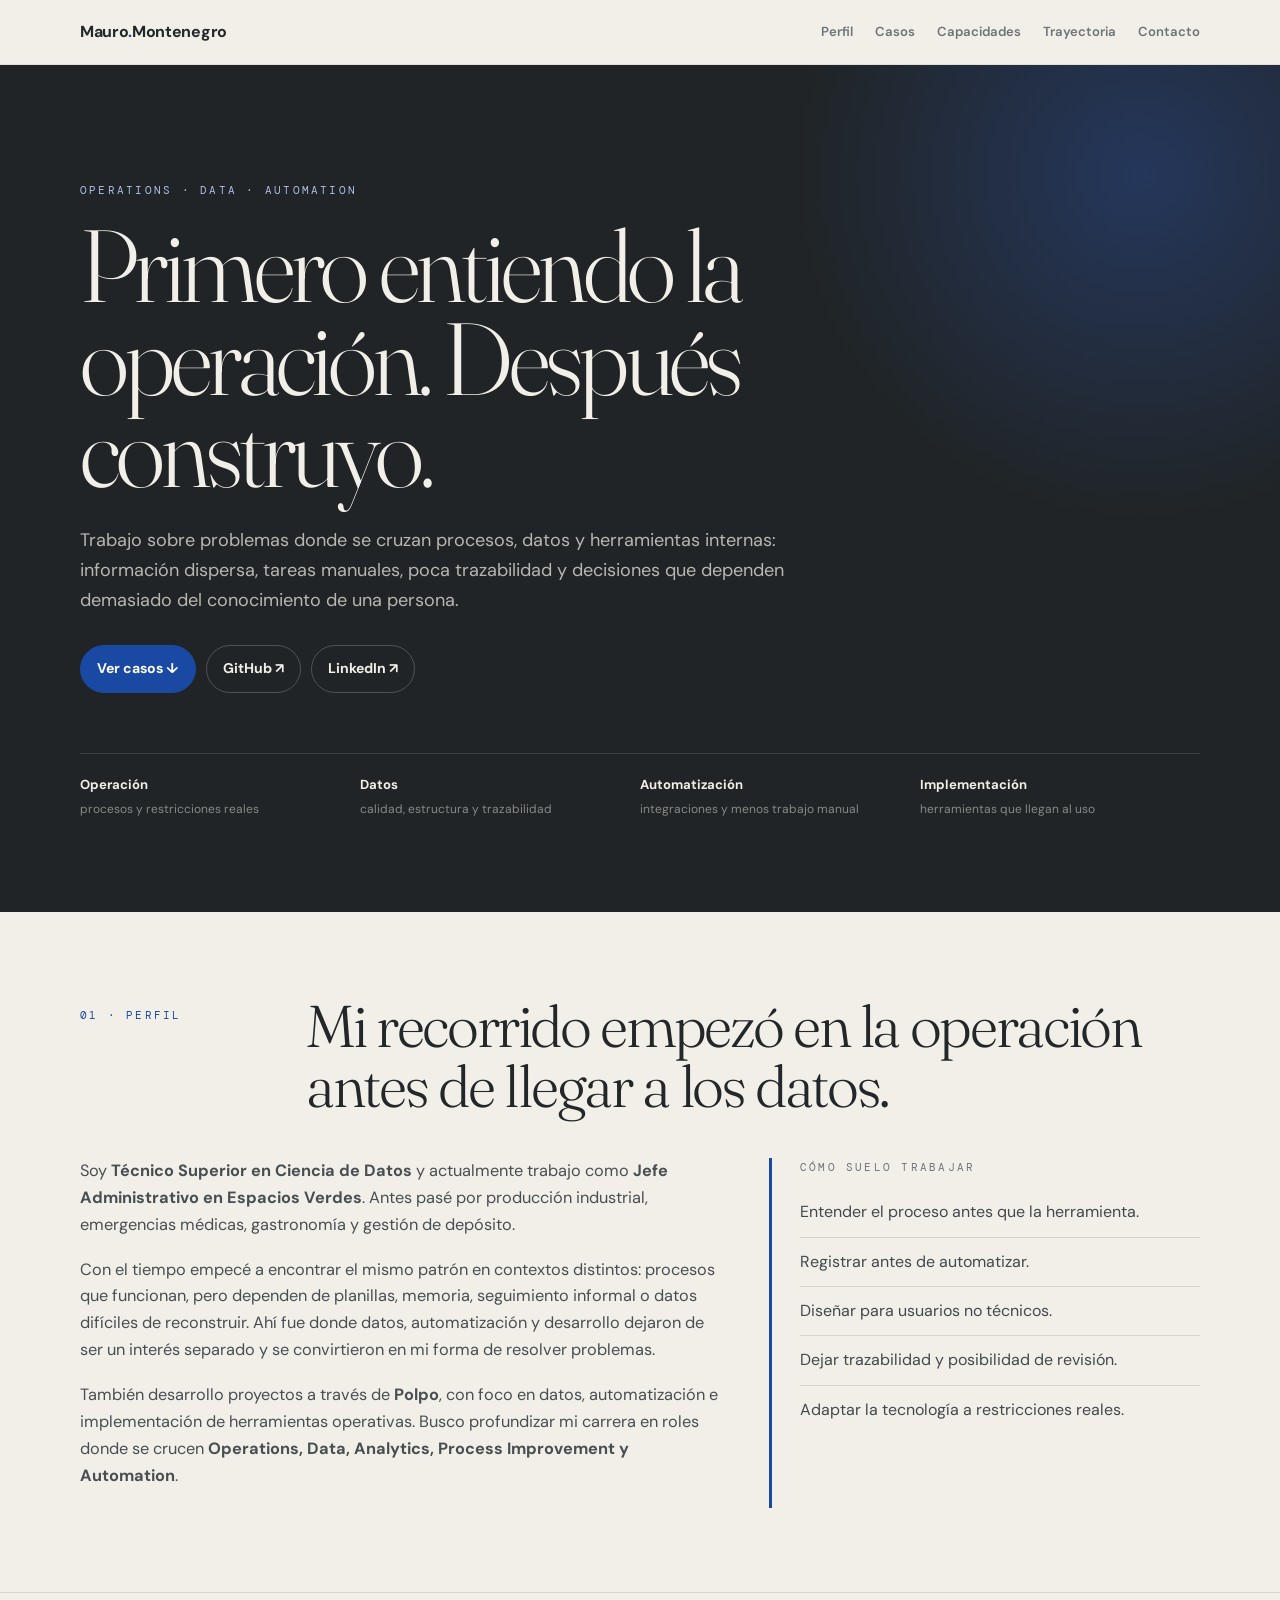
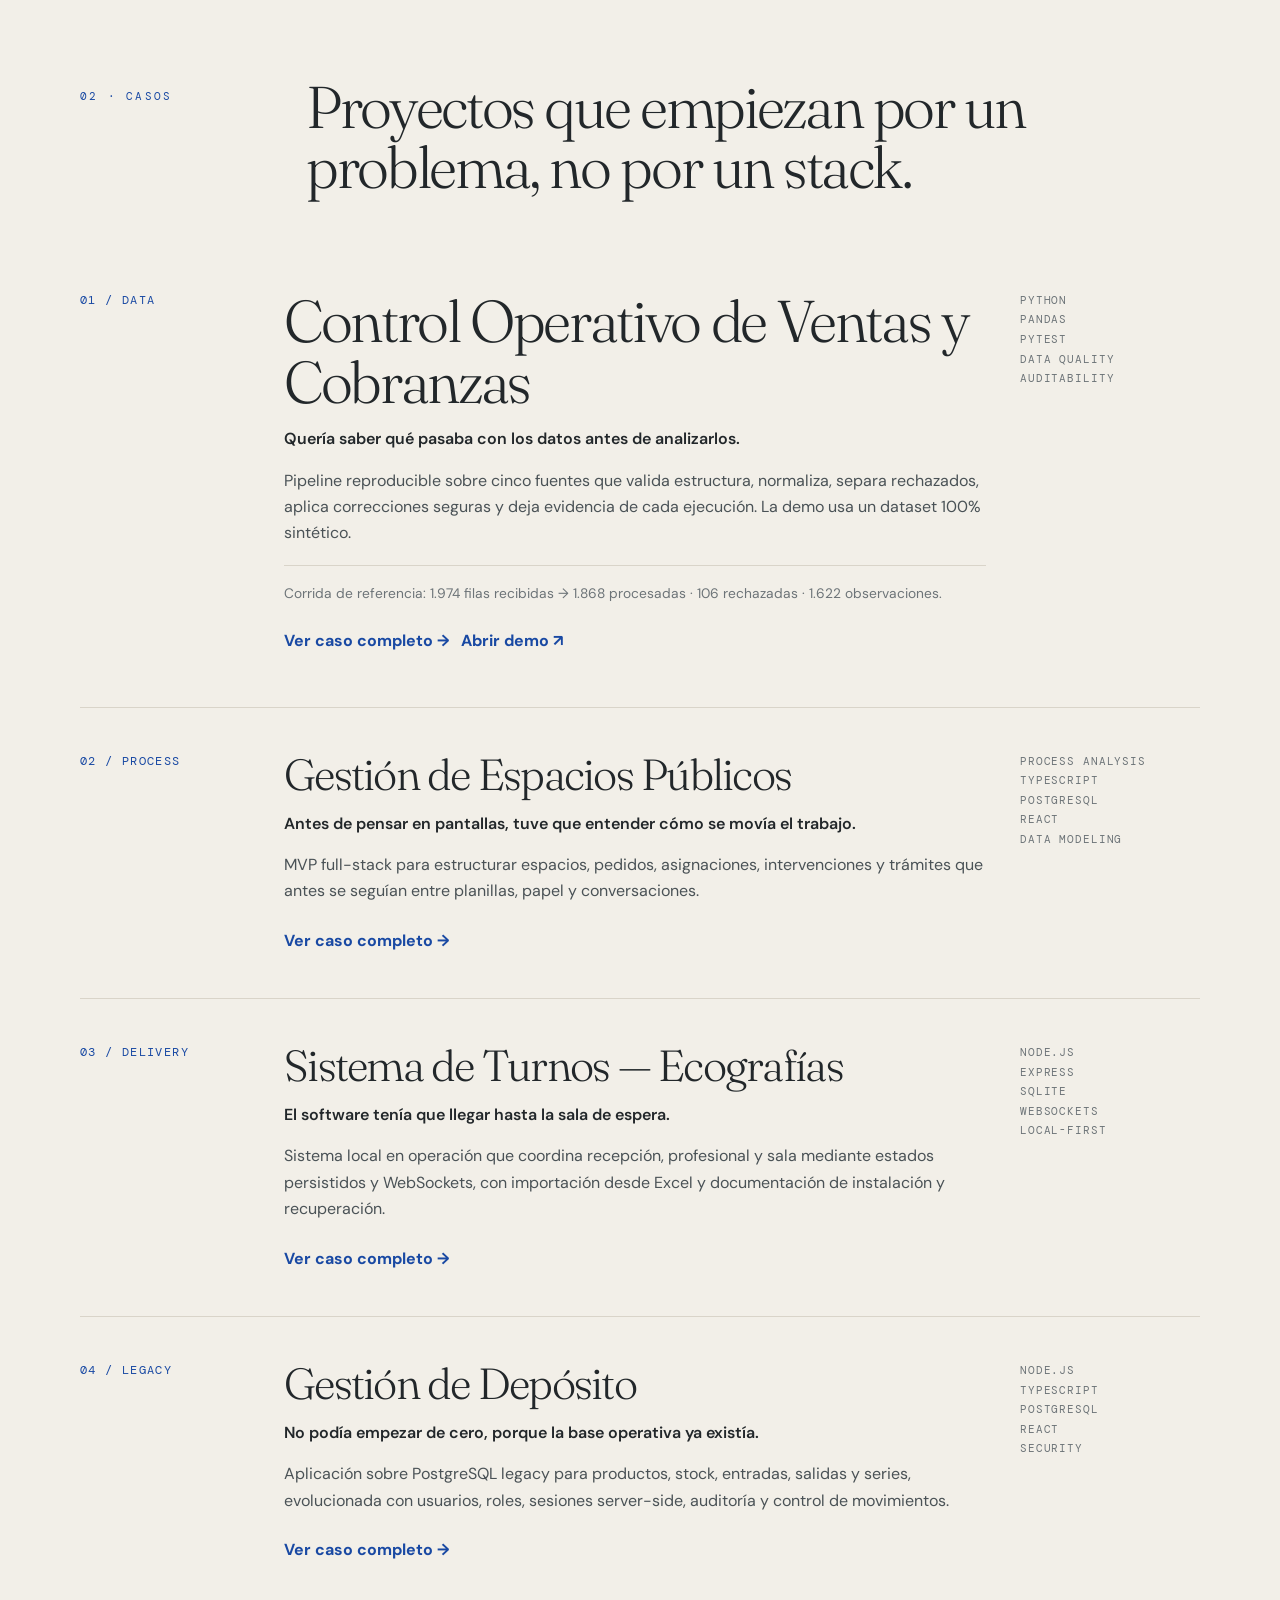
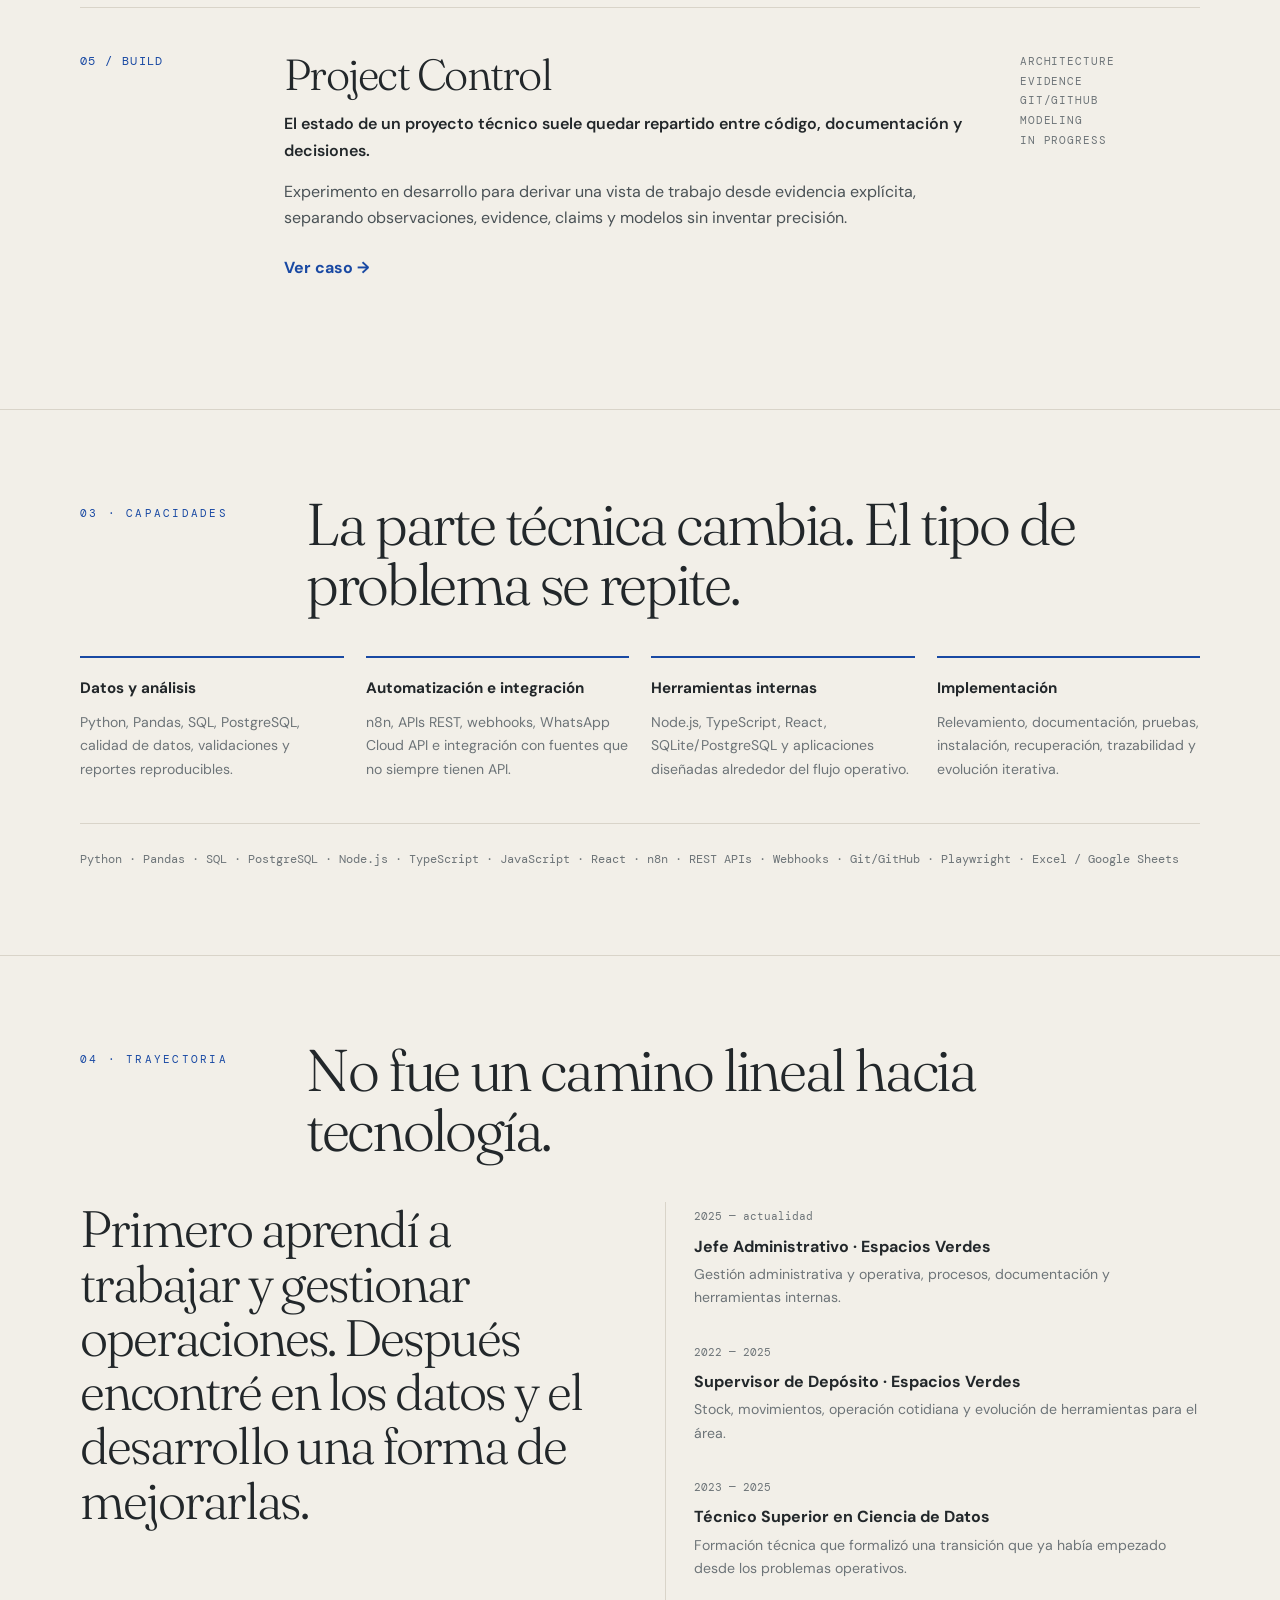
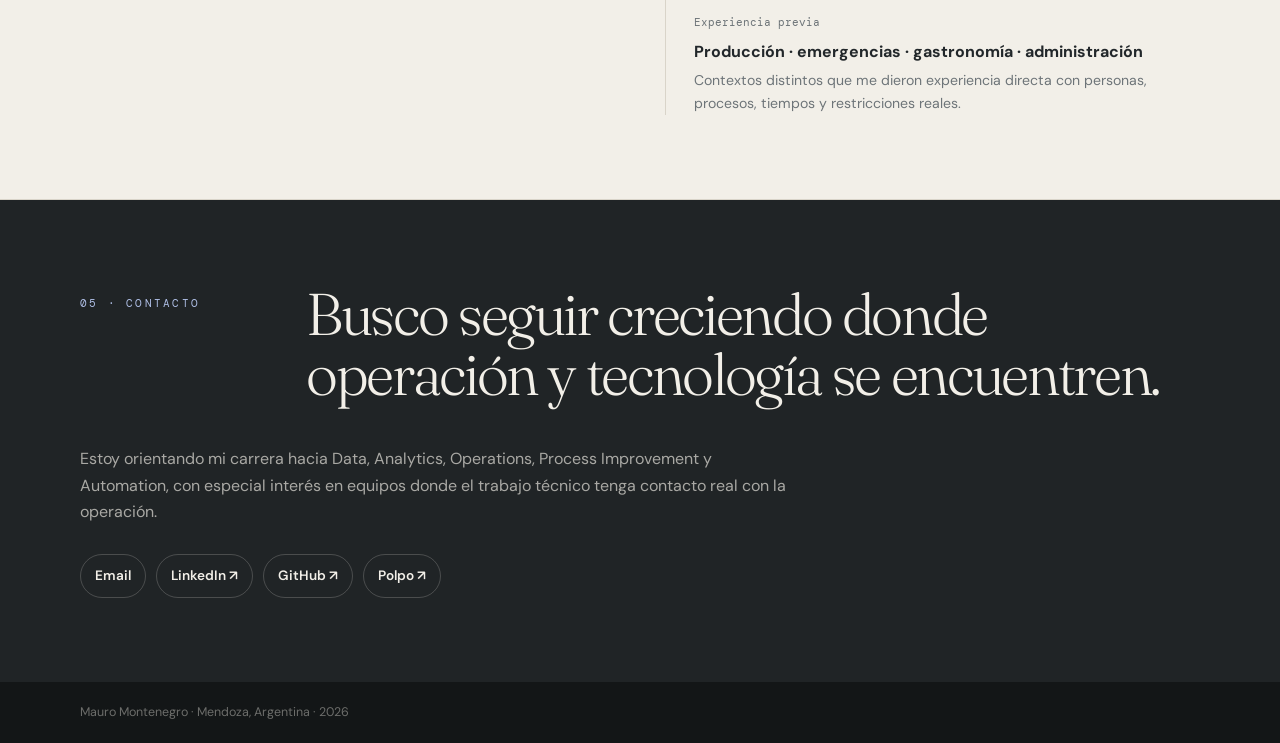
==== index.html @ 7356fea2 "redesign: align portfolio home with editorial case direction" ====
<!doctype html>
<html lang="es">
<head>
  <meta charset="utf-8">
  <meta name="viewport" content="width=device-width,initial-scale=1">
  <meta name="description" content="Portfolio de Mauro Montenegro: operaciones, datos, automatización y mejora de procesos.">
  <title>Mauro Montenegro — Operations & Data</title>
  <link rel="preconnect" href="https://fonts.googleapis.com">
  <link rel="preconnect" href="https://fonts.gstatic.com" crossorigin>
  <link href="https://fonts.googleapis.com/css2?family=DM+Mono:wght@400;500&family=DM+Sans:wght@400;500;600;700&family=Fraunces:opsz,wght@9..144,300;9..144,400&display=swap" rel="stylesheet">
  <style>
    :root{--ivory:#f2efe8;--paper:#f8f6f1;--graphite:#202426;--ink:#22272a;--muted:#6d7478;--line:#d9d4c9;--cobalt:#1949a3;--cobalt2:#2f62d6;--max:1120px}
    *{box-sizing:border-box}html{scroll-behavior:smooth}body{margin:0;background:var(--ivory);color:var(--ink);font-family:"DM Sans",system-ui,sans-serif;line-height:1.65}a{color:inherit}.wrap{width:min(var(--max),calc(100% - 48px));margin:auto}
    nav{position:sticky;top:0;z-index:30;background:rgba(242,239,232,.9);backdrop-filter:blur(14px);border-bottom:1px solid rgba(32,36,38,.08)}.nav{height:64px;display:flex;align-items:center;justify-content:space-between;gap:20px}.brand{text-decoration:none;font-weight:700;letter-spacing:-.02em}.brand span{color:var(--cobalt)}.links{display:flex;gap:22px}.links a{text-decoration:none;font-size:.82rem;font-weight:600;color:var(--muted)}
    .hero{position:relative;overflow:hidden;background:var(--graphite);color:var(--ivory);padding:116px 0 90px}.hero:after{content:"";position:absolute;width:720px;height:720px;border-radius:50%;background:radial-gradient(circle,rgba(47,98,214,.3),rgba(47,98,214,0) 68%);right:-220px;top:-250px}.hero .wrap{position:relative;z-index:1}.eyebrow,.kicker,.tiny{font-family:"DM Mono",monospace;text-transform:uppercase;letter-spacing:.2em;font-size:.7rem}.eyebrow{color:#aebee5}.hero h1,.section-title,.case-title,.bigline{font-family:"Fraunces",Georgia,serif;font-weight:300;letter-spacing:-.04em}.hero h1{font-size:clamp(3.3rem,8vw,7rem);line-height:.9;max-width:1000px;margin:20px 0 30px}.hero .lead{max-width:760px;color:rgba(242,239,232,.72);font-size:1.13rem}.actions{display:flex;gap:10px;flex-wrap:wrap;margin-top:30px}.btn{display:inline-flex;align-items:center;gap:8px;border-radius:999px;padding:11px 16px;text-decoration:none;font-size:.88rem;font-weight:700;border:1px solid rgba(242,239,232,.22)}.btn.primary{background:var(--cobalt);border-color:var(--cobalt);color:#fff}.hero-foot{display:grid;grid-template-columns:repeat(4,1fr);gap:0;margin-top:60px;border-top:1px solid rgba(242,239,232,.13)}.hero-foot div{padding:20px 24px 0 0}.hero-foot b{display:block;font-size:.82rem}.hero-foot span{font-size:.75rem;color:rgba(242,239,232,.5)}
    section{padding:84px 0;border-bottom:1px solid var(--line)}.section-head{display:grid;grid-template-columns:180px 1fr;gap:46px;margin-bottom:42px}.kicker{color:var(--cobalt);padding-top:10px}.section-title{font-size:clamp(2.2rem,4.6vw,4.4rem);line-height:1.02;margin:0;max-width:850px}.intro{max-width:780px;color:#474f53;font-size:1.02rem}.intro p{margin:0 0 18px}.profile-grid{display:grid;grid-template-columns:1.2fr .8fr;gap:42px}.principles{border-left:3px solid var(--cobalt);padding-left:28px}.principles .tiny{color:var(--muted);margin-bottom:12px}.principles ul{list-style:none;padding:0;margin:0}.principles li{padding:11px 0;border-bottom:1px solid var(--line);color:#42494d}.principles li:last-child{border-bottom:0}
    .cases{display:grid;gap:0}.case{display:grid;grid-template-columns:170px 1fr 180px;gap:34px;padding:44px 0;border-top:1px solid var(--line);align-items:start}.case:first-child{border-top:0}.case-number{font-family:"DM Mono",monospace;font-size:.72rem;color:var(--cobalt);letter-spacing:.12em}.case-title{font-size:clamp(2rem,3.4vw,3.3rem);line-height:1.03;margin:0 0 14px}.case p{margin:0 0 15px;color:#4a5256;max-width:720px}.case .problem{color:var(--ink);font-weight:600}.case-meta{font-family:"DM Mono",monospace;font-size:.68rem;color:var(--muted);text-transform:uppercase;letter-spacing:.08em;line-height:1.8}.case-link{display:inline-block;margin-top:8px;color:var(--cobalt);font-weight:700;text-decoration:none}.case-link:hover{text-decoration:underline}.case.featured{padding:52px 0}.case.featured .case-title{font-size:clamp(2.4rem,4.6vw,4.5rem)}.case-note{margin-top:18px;padding:16px 0;border-top:1px solid var(--line);font-size:.86rem;color:var(--muted)}
    .capabilities{display:grid;grid-template-columns:repeat(4,1fr);gap:22px}.capability{padding-top:18px;border-top:2px solid var(--cobalt)}.capability h3{margin:0 0 10px;font-size:.95rem}.capability p{margin:0;color:var(--muted);font-size:.88rem}.stackline{margin-top:42px;padding-top:24px;border-top:1px solid var(--line);font-family:"DM Mono",monospace;color:var(--muted);font-size:.73rem;line-height:2}
    .journey{display:grid;grid-template-columns:1fr 1fr;gap:50px}.bigline{font-size:clamp(2rem,4vw,3.8rem);line-height:1.06;margin:0}.timeline{border-left:1px solid var(--line);padding-left:28px}.job{padding:0 0 28px}.job:last-child{padding-bottom:0}.job time{font-family:"DM Mono",monospace;font-size:.7rem;color:var(--muted)}.job h3{margin:5px 0 3px;font-size:1rem}.job p{margin:0;color:var(--muted);font-size:.88rem}
    .contact{background:var(--graphite);color:var(--ivory);border-bottom:0}.contact .kicker{color:#aebee5}.contact .section-title{max-width:900px}.contact p{max-width:720px;color:rgba(242,239,232,.65)}.contact-links{display:flex;gap:10px;flex-wrap:wrap;margin-top:28px}.contact-links a{padding:10px 14px;border:1px solid rgba(242,239,232,.2);border-radius:999px;text-decoration:none;font-weight:600;font-size:.85rem}
    footer{background:#131617;color:rgba(242,239,232,.4);padding:20px 0;font-size:.78rem}
    @media(max-width:850px){.links{display:none}.hero-foot{grid-template-columns:1fr 1fr}.section-head,.profile-grid,.journey{grid-template-columns:1fr;gap:20px}.case{grid-template-columns:70px 1fr}.case-meta{grid-column:2}.capabilities{grid-template-columns:1fr 1fr}}
    @media(max-width:540px){.wrap{width:calc(100% - 28px)}.hero{padding:92px 0 70px}.hero h1{font-size:clamp(3rem,15vw,4.8rem)}.hero-foot,.capabilities{grid-template-columns:1fr}.case{grid-template-columns:1fr;gap:10px}.case-meta{grid-column:auto}.case-number{margin-bottom:4px}section{padding:64px 0}}
  </style>
</head>
<body>
  <nav>
    <div class="wrap nav">
      <a class="brand" href="#inicio">Mauro<span>.</span>Montenegro</a>
      <div class="links"><a href="#perfil">Perfil</a><a href="#casos">Casos</a><a href="#capacidades">Capacidades</a><a href="#trayectoria">Trayectoria</a><a href="#contacto">Contacto</a></div>
    </div>
  </nav>

  <header class="hero" id="inicio">
    <div class="wrap">
      <div class="eyebrow">Operations · Data · Automation</div>
      <h1>Primero entiendo la operación. Después construyo.</h1>
      <p class="lead">Trabajo sobre problemas donde se cruzan procesos, datos y herramientas internas: información dispersa, tareas manuales, poca trazabilidad y decisiones que dependen demasiado del conocimiento de una persona.</p>
      <div class="actions">
        <a class="btn primary" href="#casos">Ver casos ↓</a>
        <a class="btn" href="https://github.com/mauro-montenegro-data" target="_blank" rel="noreferrer">GitHub ↗</a>
        <a class="btn" href="https://linkedin.com/in/mauro-montenegro-data" target="_blank" rel="noreferrer">LinkedIn ↗</a>
      </div>
      <div class="hero-foot">
        <div><b>Operación</b><span>procesos y restricciones reales</span></div>
        <div><b>Datos</b><span>calidad, estructura y trazabilidad</span></div>
        <div><b>Automatización</b><span>integraciones y menos trabajo manual</span></div>
        <div><b>Implementación</b><span>herramientas que llegan al uso</span></div>
      </div>
    </div>
  </header>

  <main>
    <section id="perfil">
      <div class="wrap">
        <div class="section-head"><div class="kicker">01 · Perfil</div><h2 class="section-title">Mi recorrido empezó en la operación antes de llegar a los datos.</h2></div>
        <div class="profile-grid">
          <div class="intro">
            <p>Soy <strong>Técnico Superior en Ciencia de Datos</strong> y actualmente trabajo como <strong>Jefe Administrativo en Espacios Verdes</strong>. Antes pasé por producción industrial, emergencias médicas, gastronomía y gestión de depósito.</p>
            <p>Con el tiempo empecé a encontrar el mismo patrón en contextos distintos: procesos que funcionan, pero dependen de planillas, memoria, seguimiento informal o datos difíciles de reconstruir. Ahí fue donde datos, automatización y desarrollo dejaron de ser un interés separado y se convirtieron en mi forma de resolver problemas.</p>
            <p>También desarrollo proyectos a través de <strong>Polpo</strong>, con foco en datos, automatización e implementación de herramientas operativas. Busco profundizar mi carrera en roles donde se crucen <strong>Operations, Data, Analytics, Process Improvement y Automation</strong>.</p>
          </div>
          <aside class="principles">
            <div class="tiny">Cómo suelo trabajar</div>
            <ul>
              <li>Entender el proceso antes que la herramienta.</li>
              <li>Registrar antes de automatizar.</li>
              <li>Diseñar para usuarios no técnicos.</li>
              <li>Dejar trazabilidad y posibilidad de revisión.</li>
              <li>Adaptar la tecnología a restricciones reales.</li>
            </ul>
          </aside>
        </div>
      </div>
    </section>

    <section id="casos">
      <div class="wrap">
        <div class="section-head"><div class="kicker">02 · Casos</div><h2 class="section-title">Proyectos que empiezan por un problema, no por un stack.</h2></div>
        <div class="cases">
          <article class="case featured">
            <div class="case-number">01 / DATA</div>
            <div>
              <h3 class="case-title">Control Operativo de Ventas y Cobranzas</h3>
              <p class="problem">Quería saber qué pasaba con los datos antes de analizarlos.</p>
              <p>Pipeline reproducible sobre cinco fuentes que valida estructura, normaliza, separa rechazados, aplica correcciones seguras y deja evidencia de cada ejecución. La demo usa un dataset 100% sintético.</p>
              <div class="case-note">Corrida de referencia: 1.974 filas recibidas → 1.868 procesadas · 106 rechazadas · 1.622 observaciones.</div>
              <a class="case-link" href="cases/ventas-cobranzas.html">Ver caso completo →</a>
              &nbsp;&nbsp;<a class="case-link" href="https://polpo-control-demo.vercel.app/" target="_blank" rel="noreferrer">Abrir demo ↗</a>
            </div>
            <div class="case-meta">Python<br>Pandas<br>Pytest<br>Data quality<br>Auditability</div>
          </article>

          <article class="case">
            <div class="case-number">02 / PROCESS</div>
            <div>
              <h3 class="case-title">Gestión de Espacios Públicos</h3>
              <p class="problem">Antes de pensar en pantallas, tuve que entender cómo se movía el trabajo.</p>
              <p>MVP full-stack para estructurar espacios, pedidos, asignaciones, intervenciones y trámites que antes se seguían entre planillas, papel y conversaciones.</p>
              <a class="case-link" href="cases/espacios-publicos.html">Ver caso completo →</a>
            </div>
            <div class="case-meta">Process analysis<br>TypeScript<br>PostgreSQL<br>React<br>Data modeling</div>
          </article>

          <article class="case">
            <div class="case-number">03 / DELIVERY</div>
            <div>
              <h3 class="case-title">Sistema de Turnos — Ecografías</h3>
              <p class="problem">El software tenía que llegar hasta la sala de espera.</p>
              <p>Sistema local en operación que coordina recepción, profesional y sala mediante estados persistidos y WebSockets, con importación desde Excel y documentación de instalación y recuperación.</p>
              <a class="case-link" href="cases/ecografias-turnos.html">Ver caso completo →</a>
            </div>
            <div class="case-meta">Node.js<br>Express<br>SQLite<br>WebSockets<br>Local-first</div>
          </article>

          <article class="case">
            <div class="case-number">04 / LEGACY</div>
            <div>
              <h3 class="case-title">Gestión de Depósito</h3>
              <p class="problem">No podía empezar de cero, porque la base operativa ya existía.</p>
              <p>Aplicación sobre PostgreSQL legacy para productos, stock, entradas, salidas y series, evolucionada con usuarios, roles, sesiones server-side, auditoría y control de movimientos.</p>
              <a class="case-link" href="cases/deposito.html">Ver caso completo →</a>
            </div>
            <div class="case-meta">Node.js<br>TypeScript<br>PostgreSQL<br>React<br>Security</div>
          </article>

          <article class="case">
            <div class="case-number">05 / BUILD</div>
            <div>
              <h3 class="case-title">Project Control</h3>
              <p class="problem">El estado de un proyecto técnico suele quedar repartido entre código, documentación y decisiones.</p>
              <p>Experimento en desarrollo para derivar una vista de trabajo desde evidencia explícita, separando observaciones, evidence, claims y modelos sin inventar precisión.</p>
              <a class="case-link" href="cases/project-control.html">Ver caso →</a>
            </div>
            <div class="case-meta">Architecture<br>Evidence<br>Git/GitHub<br>Modeling<br>In progress</div>
          </article>
        </div>
      </div>
    </section>

    <section id="capacidades">
      <div class="wrap">
        <div class="section-head"><div class="kicker">03 · Capacidades</div><h2 class="section-title">La parte técnica cambia. El tipo de problema se repite.</h2></div>
        <div class="capabilities">
          <article class="capability"><h3>Datos y análisis</h3><p>Python, Pandas, SQL, PostgreSQL, calidad de datos, validaciones y reportes reproducibles.</p></article>
          <article class="capability"><h3>Automatización e integración</h3><p>n8n, APIs REST, webhooks, WhatsApp Cloud API e integración con fuentes que no siempre tienen API.</p></article>
          <article class="capability"><h3>Herramientas internas</h3><p>Node.js, TypeScript, React, SQLite/PostgreSQL y aplicaciones diseñadas alrededor del flujo operativo.</p></article>
          <article class="capability"><h3>Implementación</h3><p>Relevamiento, documentación, pruebas, instalación, recuperación, trazabilidad y evolución iterativa.</p></article>
        </div>
        <div class="stackline">Python · Pandas · SQL · PostgreSQL · Node.js · TypeScript · JavaScript · React · n8n · REST APIs · Webhooks · Git/GitHub · Playwright · Excel / Google Sheets</div>
      </div>
    </section>

    <section id="trayectoria">
      <div class="wrap">
        <div class="section-head"><div class="kicker">04 · Trayectoria</div><h2 class="section-title">No fue un camino lineal hacia tecnología.</h2></div>
        <div class="journey">
          <p class="bigline">Primero aprendí a trabajar y gestionar operaciones. Después encontré en los datos y el desarrollo una forma de mejorarlas.</p>
          <div class="timeline">
            <div class="job"><time>2025 — actualidad</time><h3>Jefe Administrativo · Espacios Verdes</h3><p>Gestión administrativa y operativa, procesos, documentación y herramientas internas.</p></div>
            <div class="job"><time>2022 — 2025</time><h3>Supervisor de Depósito · Espacios Verdes</h3><p>Stock, movimientos, operación cotidiana y evolución de herramientas para el área.</p></div>
            <div class="job"><time>2023 — 2025</time><h3>Técnico Superior en Ciencia de Datos</h3><p>Formación técnica que formalizó una transición que ya había empezado desde los problemas operativos.</p></div>
            <div class="job"><time>Experiencia previa</time><h3>Producción · emergencias · gastronomía · administración</h3><p>Contextos distintos que me dieron experiencia directa con personas, procesos, tiempos y restricciones reales.</p></div>
          </div>
        </div>
      </div>
    </section>

    <section class="contact" id="contacto">
      <div class="wrap">
        <div class="section-head"><div class="kicker">05 · Contacto</div><h2 class="section-title">Busco seguir creciendo donde operación y tecnología se encuentren.</h2></div>
        <p>Estoy orientando mi carrera hacia Data, Analytics, Operations, Process Improvement y Automation, con especial interés en equipos donde el trabajo técnico tenga contacto real con la operación.</p>
        <div class="contact-links">
          <a href="mailto:maumontenegrom@gmail.com">Email</a>
          <a href="https://linkedin.com/in/mauro-montenegro-data" target="_blank" rel="noreferrer">LinkedIn ↗</a>
          <a href="https://github.com/mauro-montenegro-data" target="_blank" rel="noreferrer">GitHub ↗</a>
          <a href="https://polpo.ar" target="_blank" rel="noreferrer">Polpo ↗</a>
        </div>
      </div>
    </section>
  </main>

  <footer><div class="wrap">Mauro Montenegro · Mendoza, Argentina · 2026</div></footer>
</body>
</html>
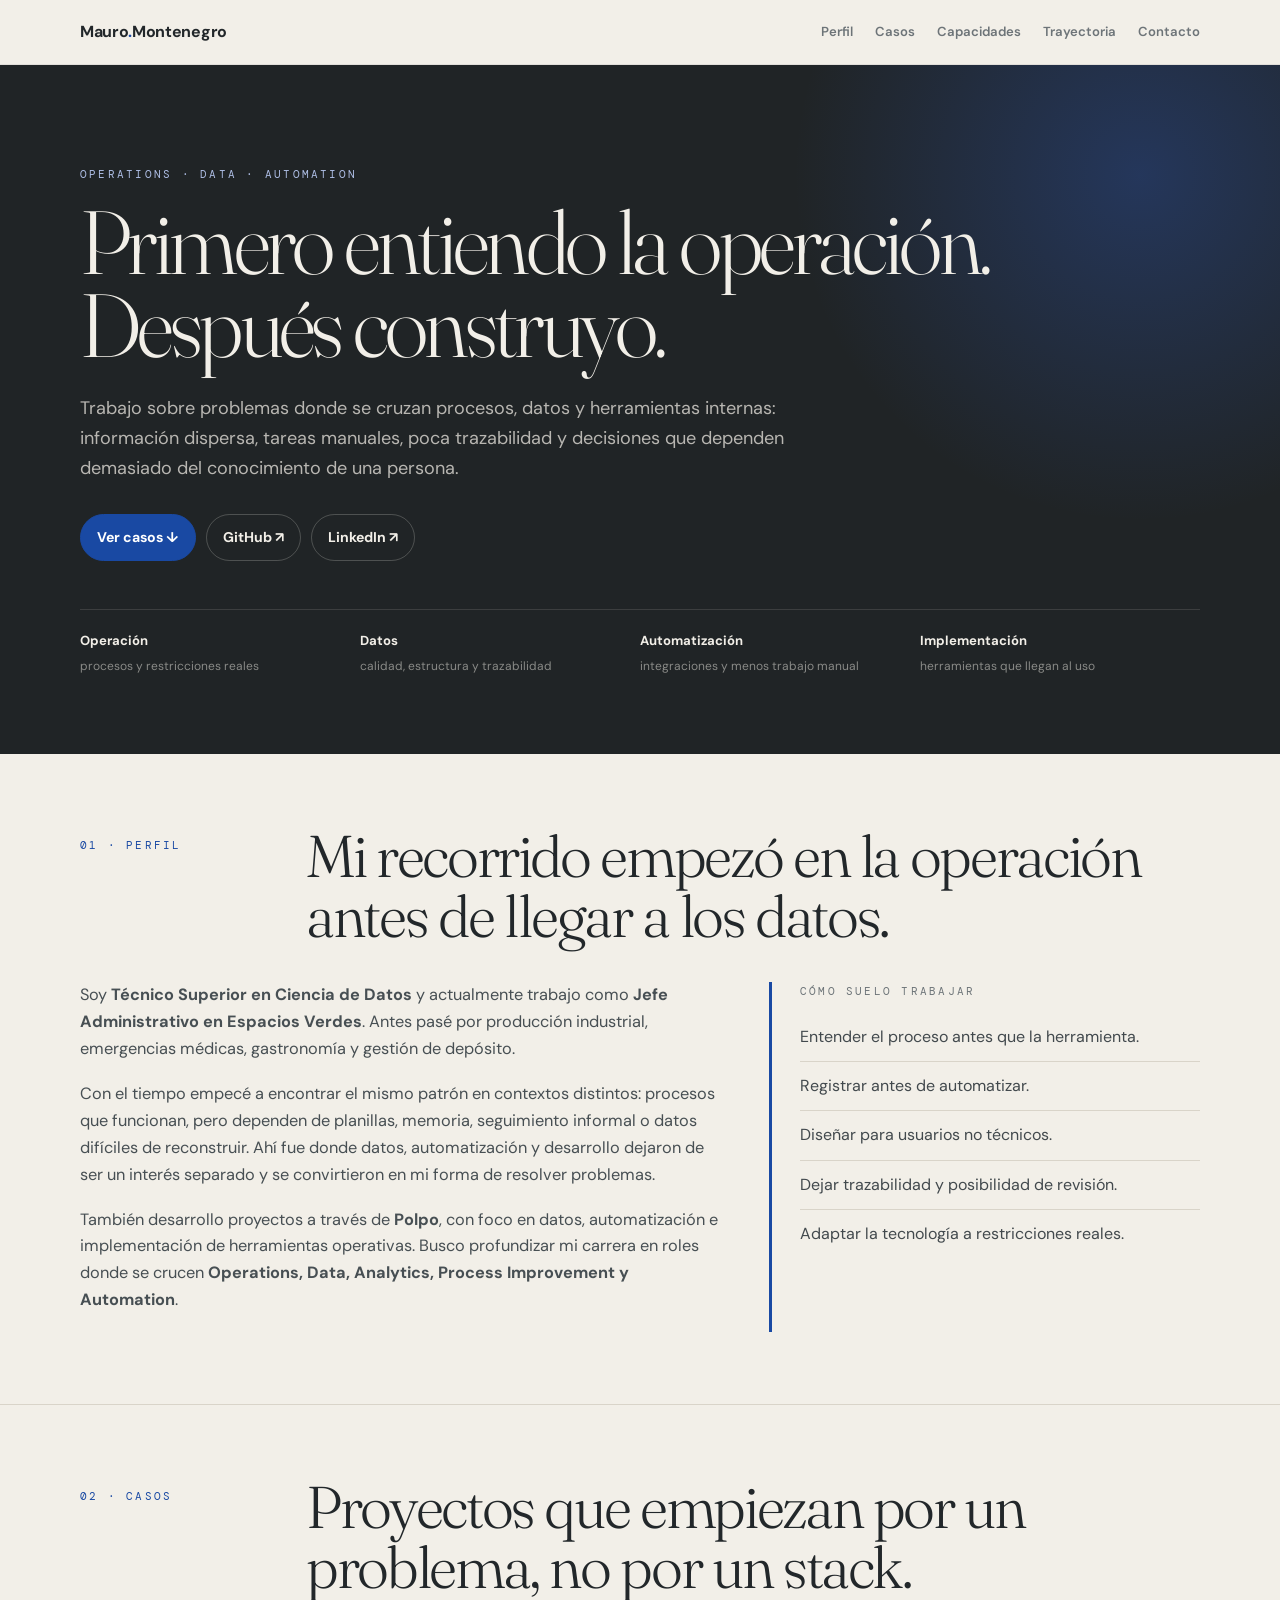
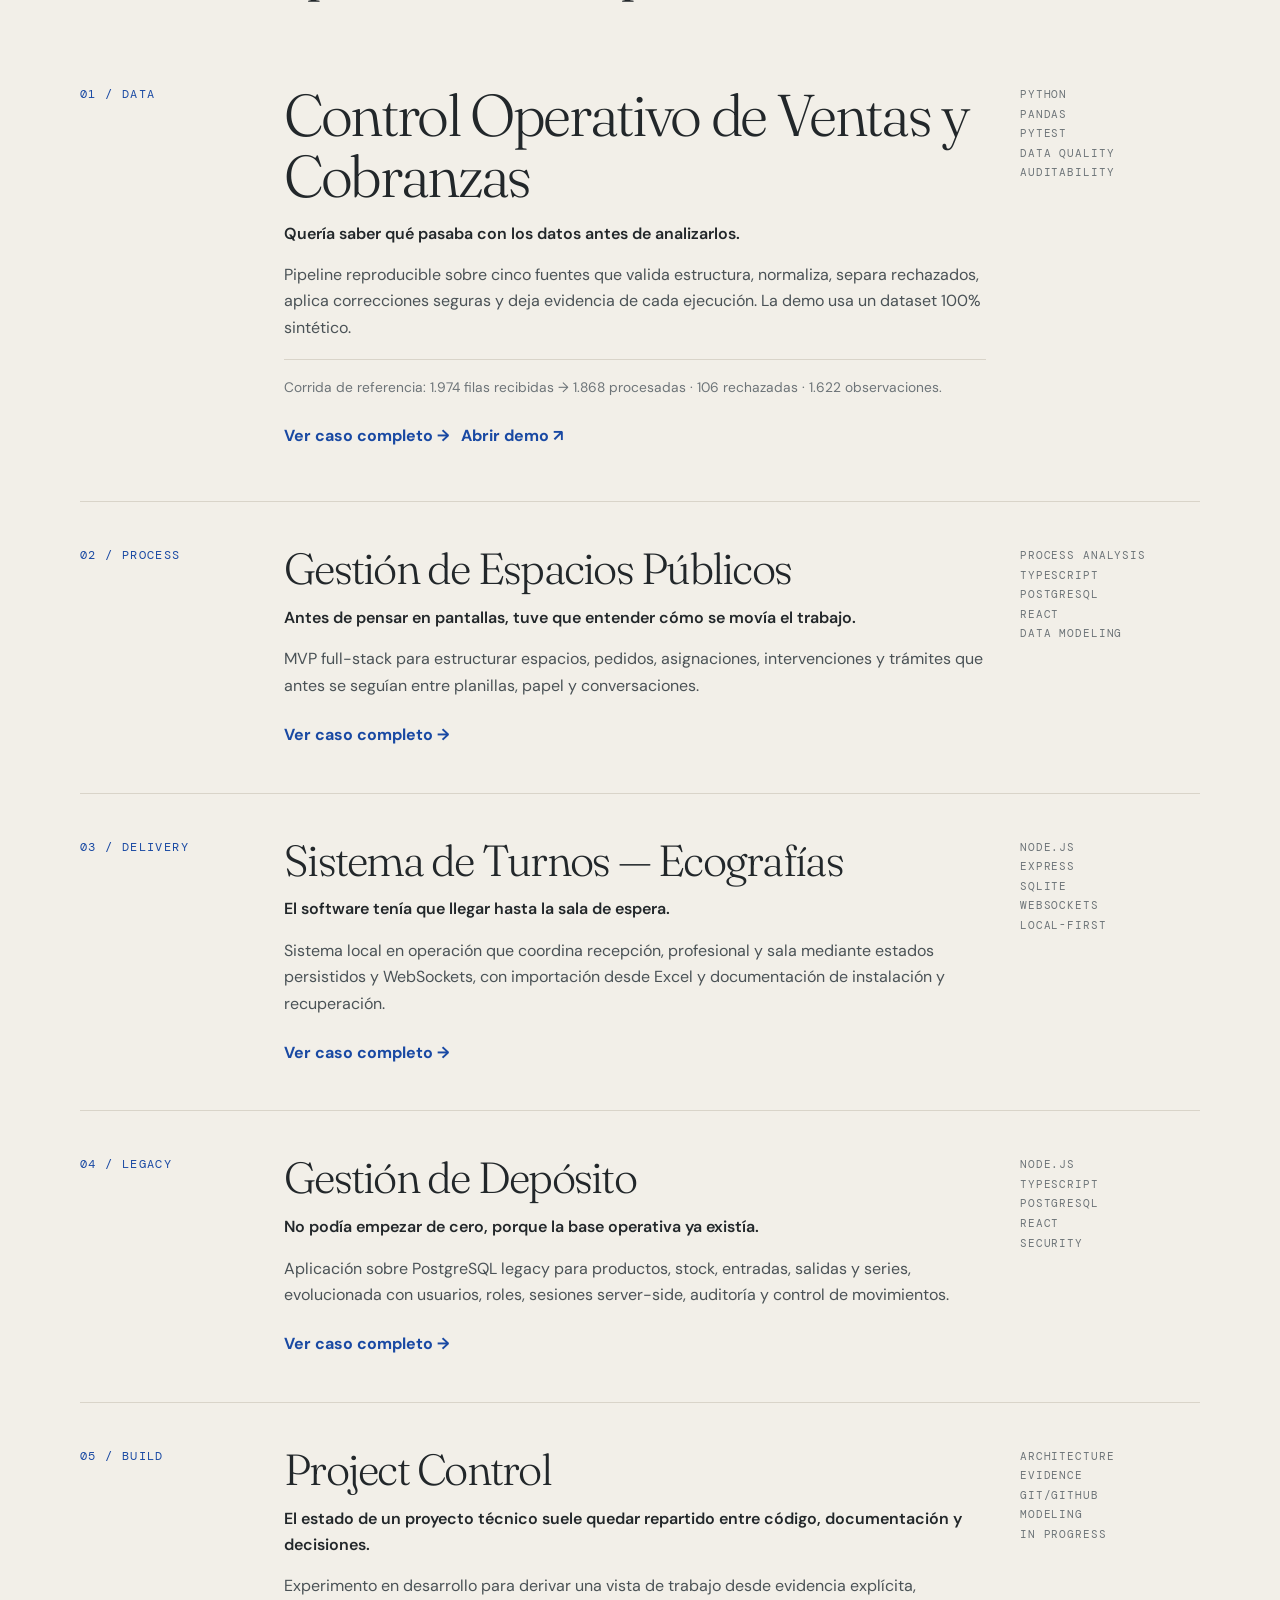
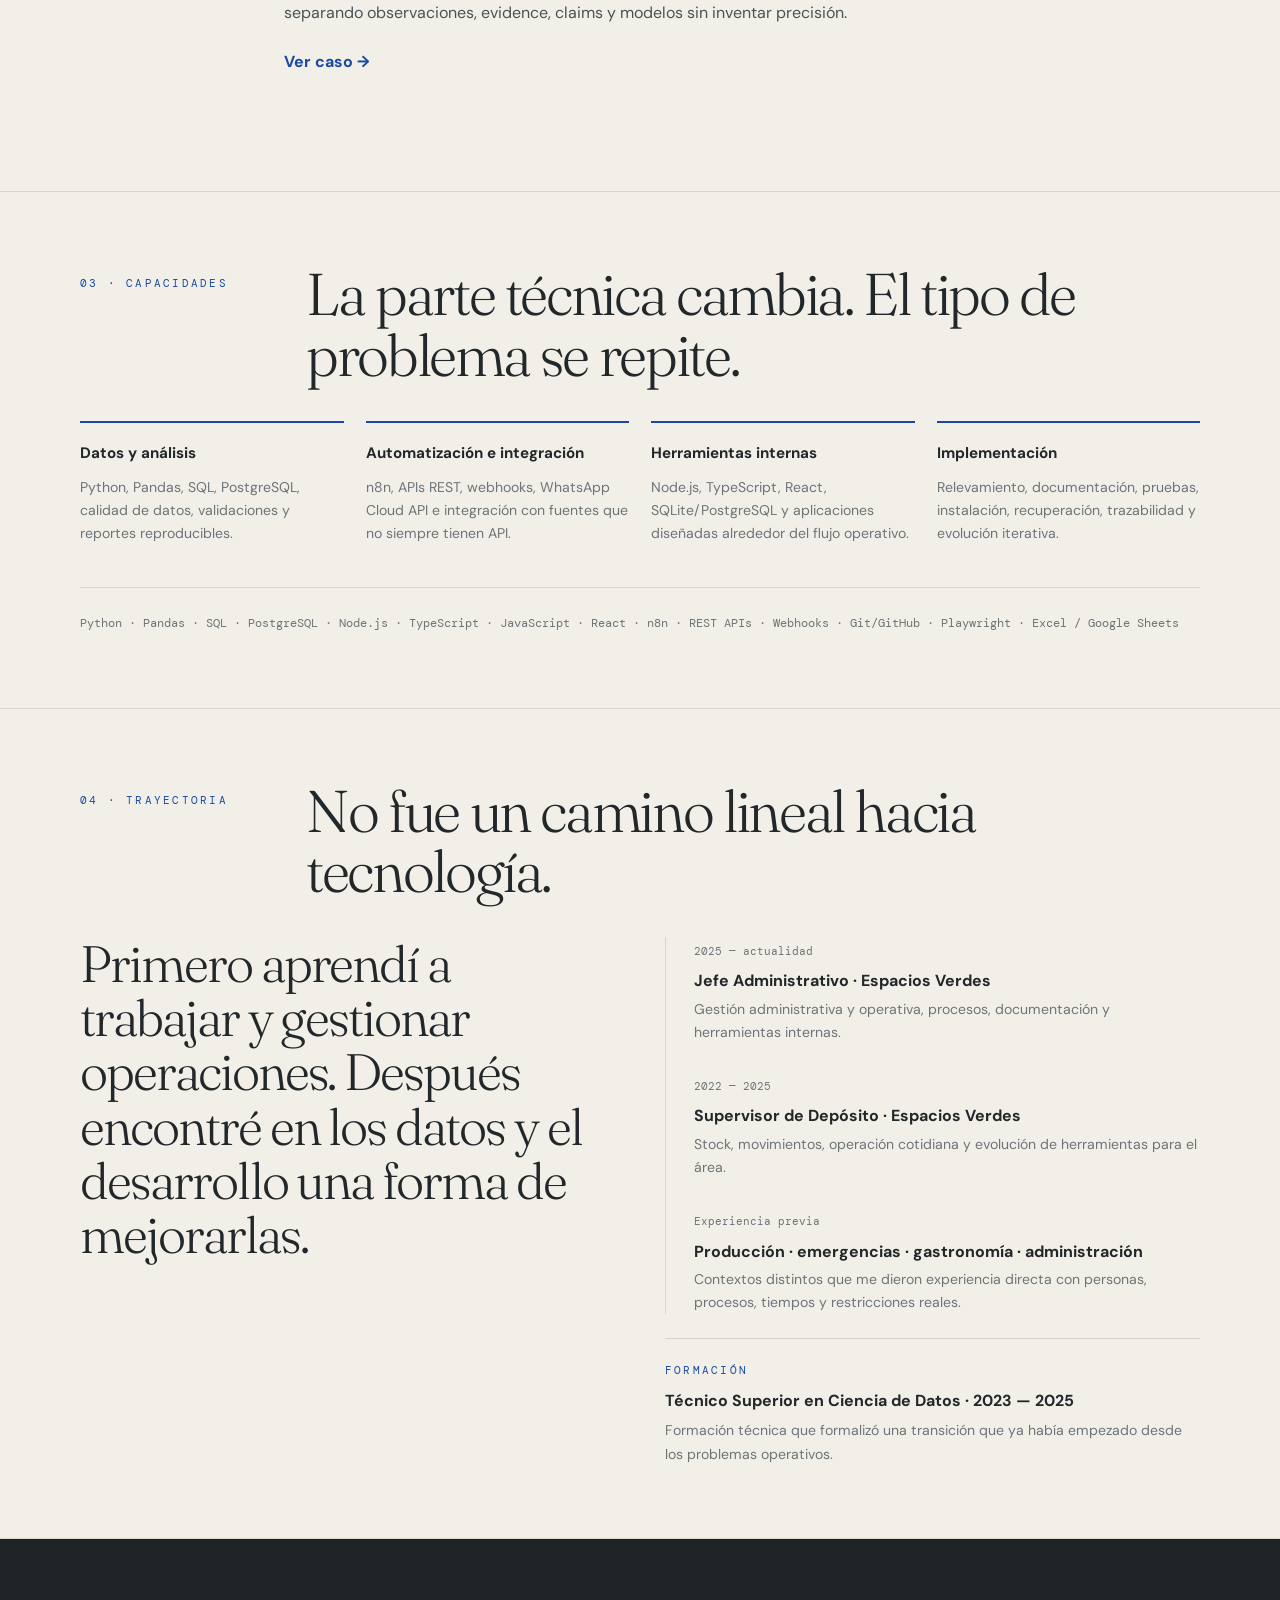
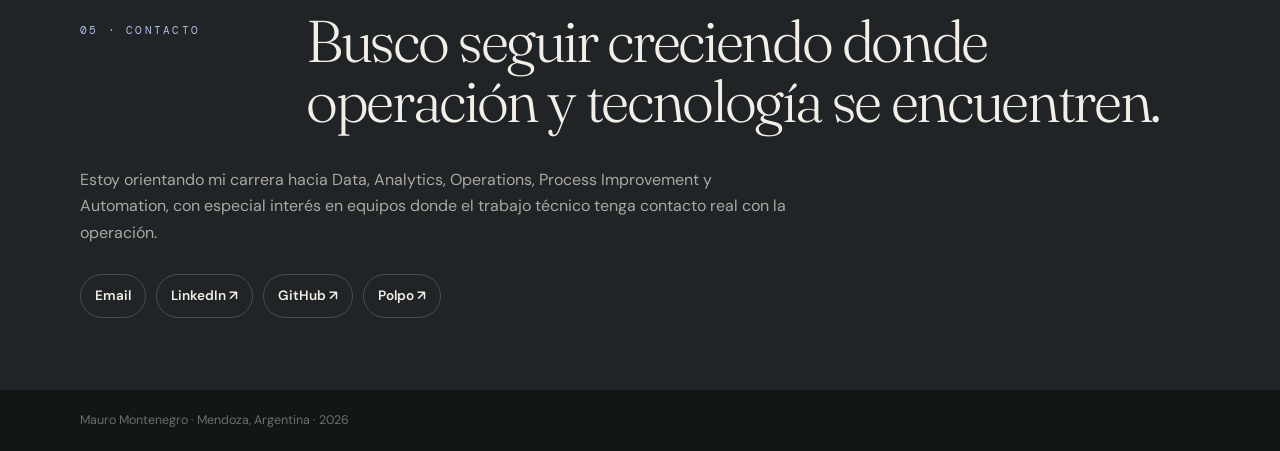
==== commit f211b85f: "polish: tighten home and separate education" ====
--- a/index.html
+++ b/index.html
@@ -12,15 +12,15 @@
     :root{--ivory:#f2efe8;--paper:#f8f6f1;--graphite:#202426;--ink:#22272a;--muted:#6d7478;--line:#d9d4c9;--cobalt:#1949a3;--cobalt2:#2f62d6;--max:1120px}
     *{box-sizing:border-box}html{scroll-behavior:smooth}body{margin:0;background:var(--ivory);color:var(--ink);font-family:"DM Sans",system-ui,sans-serif;line-height:1.65}a{color:inherit}.wrap{width:min(var(--max),calc(100% - 48px));margin:auto}
     nav{position:sticky;top:0;z-index:30;background:rgba(242,239,232,.9);backdrop-filter:blur(14px);border-bottom:1px solid rgba(32,36,38,.08)}.nav{height:64px;display:flex;align-items:center;justify-content:space-between;gap:20px}.brand{text-decoration:none;font-weight:700;letter-spacing:-.02em}.brand span{color:var(--cobalt)}.links{display:flex;gap:22px}.links a{text-decoration:none;font-size:.82rem;font-weight:600;color:var(--muted)}
-    .hero{position:relative;overflow:hidden;background:var(--graphite);color:var(--ivory);padding:116px 0 90px}.hero:after{content:"";position:absolute;width:720px;height:720px;border-radius:50%;background:radial-gradient(circle,rgba(47,98,214,.3),rgba(47,98,214,0) 68%);right:-220px;top:-250px}.hero .wrap{position:relative;z-index:1}.eyebrow,.kicker,.tiny{font-family:"DM Mono",monospace;text-transform:uppercase;letter-spacing:.2em;font-size:.7rem}.eyebrow{color:#aebee5}.hero h1,.section-title,.case-title,.bigline{font-family:"Fraunces",Georgia,serif;font-weight:300;letter-spacing:-.04em}.hero h1{font-size:clamp(3.3rem,8vw,7rem);line-height:.9;max-width:1000px;margin:20px 0 30px}.hero .lead{max-width:760px;color:rgba(242,239,232,.72);font-size:1.13rem}.actions{display:flex;gap:10px;flex-wrap:wrap;margin-top:30px}.btn{display:inline-flex;align-items:center;gap:8px;border-radius:999px;padding:11px 16px;text-decoration:none;font-size:.88rem;font-weight:700;border:1px solid rgba(242,239,232,.22)}.btn.primary{background:var(--cobalt);border-color:var(--cobalt);color:#fff}.hero-foot{display:grid;grid-template-columns:repeat(4,1fr);gap:0;margin-top:60px;border-top:1px solid rgba(242,239,232,.13)}.hero-foot div{padding:20px 24px 0 0}.hero-foot b{display:block;font-size:.82rem}.hero-foot span{font-size:.75rem;color:rgba(242,239,232,.5)}
-    section{padding:84px 0;border-bottom:1px solid var(--line)}.section-head{display:grid;grid-template-columns:180px 1fr;gap:46px;margin-bottom:42px}.kicker{color:var(--cobalt);padding-top:10px}.section-title{font-size:clamp(2.2rem,4.6vw,4.4rem);line-height:1.02;margin:0;max-width:850px}.intro{max-width:780px;color:#474f53;font-size:1.02rem}.intro p{margin:0 0 18px}.profile-grid{display:grid;grid-template-columns:1.2fr .8fr;gap:42px}.principles{border-left:3px solid var(--cobalt);padding-left:28px}.principles .tiny{color:var(--muted);margin-bottom:12px}.principles ul{list-style:none;padding:0;margin:0}.principles li{padding:11px 0;border-bottom:1px solid var(--line);color:#42494d}.principles li:last-child{border-bottom:0}
+    .hero{position:relative;overflow:hidden;background:var(--graphite);color:var(--ivory);padding:100px 0 76px}.hero:after{content:"";position:absolute;width:720px;height:720px;border-radius:50%;background:radial-gradient(circle,rgba(47,98,214,.3),rgba(47,98,214,0) 68%);right:-220px;top:-250px}.hero .wrap{position:relative;z-index:1}.eyebrow,.kicker,.tiny{font-family:"DM Mono",monospace;text-transform:uppercase;letter-spacing:.2em;font-size:.7rem}.eyebrow{color:#aebee5}.hero h1,.section-title,.case-title,.bigline{font-family:"Fraunces",Georgia,serif;font-weight:300;letter-spacing:-.04em}.hero h1{font-size:clamp(3.1rem,7vw,6.2rem);line-height:.92;max-width:980px;margin:18px 0 28px}.hero .lead{max-width:760px;color:rgba(242,239,232,.72);font-size:1.13rem}.actions{display:flex;gap:10px;flex-wrap:wrap;margin-top:30px}.btn{display:inline-flex;align-items:center;gap:8px;border-radius:999px;padding:11px 16px;text-decoration:none;font-size:.88rem;font-weight:700;border:1px solid rgba(242,239,232,.22)}.btn.primary{background:var(--cobalt);border-color:var(--cobalt);color:#fff}.hero-foot{display:grid;grid-template-columns:repeat(4,1fr);gap:0;margin-top:48px;border-top:1px solid rgba(242,239,232,.13)}.hero-foot div{padding:20px 24px 0 0}.hero-foot b{display:block;font-size:.82rem}.hero-foot span{font-size:.75rem;color:rgba(242,239,232,.5)}
+    section{padding:72px 0;border-bottom:1px solid var(--line)}.section-head{display:grid;grid-template-columns:180px 1fr;gap:46px;margin-bottom:36px}.kicker{color:var(--cobalt);padding-top:10px}.section-title{font-size:clamp(2.2rem,4.6vw,4.4rem);line-height:1.02;margin:0;max-width:850px}.intro{max-width:780px;color:#474f53;font-size:1.02rem}.intro p{margin:0 0 18px}.profile-grid{display:grid;grid-template-columns:1.2fr .8fr;gap:42px}.principles{border-left:3px solid var(--cobalt);padding-left:28px}.principles .tiny{color:var(--muted);margin-bottom:12px}.principles ul{list-style:none;padding:0;margin:0}.principles li{padding:11px 0;border-bottom:1px solid var(--line);color:#42494d}.principles li:last-child{border-bottom:0}
     .cases{display:grid;gap:0}.case{display:grid;grid-template-columns:170px 1fr 180px;gap:34px;padding:44px 0;border-top:1px solid var(--line);align-items:start}.case:first-child{border-top:0}.case-number{font-family:"DM Mono",monospace;font-size:.72rem;color:var(--cobalt);letter-spacing:.12em}.case-title{font-size:clamp(2rem,3.4vw,3.3rem);line-height:1.03;margin:0 0 14px}.case p{margin:0 0 15px;color:#4a5256;max-width:720px}.case .problem{color:var(--ink);font-weight:600}.case-meta{font-family:"DM Mono",monospace;font-size:.68rem;color:var(--muted);text-transform:uppercase;letter-spacing:.08em;line-height:1.8}.case-link{display:inline-block;margin-top:8px;color:var(--cobalt);font-weight:700;text-decoration:none}.case-link:hover{text-decoration:underline}.case.featured{padding:52px 0}.case.featured .case-title{font-size:clamp(2.4rem,4.6vw,4.5rem)}.case-note{margin-top:18px;padding:16px 0;border-top:1px solid var(--line);font-size:.86rem;color:var(--muted)}
     .capabilities{display:grid;grid-template-columns:repeat(4,1fr);gap:22px}.capability{padding-top:18px;border-top:2px solid var(--cobalt)}.capability h3{margin:0 0 10px;font-size:.95rem}.capability p{margin:0;color:var(--muted);font-size:.88rem}.stackline{margin-top:42px;padding-top:24px;border-top:1px solid var(--line);font-family:"DM Mono",monospace;color:var(--muted);font-size:.73rem;line-height:2}
-    .journey{display:grid;grid-template-columns:1fr 1fr;gap:50px}.bigline{font-size:clamp(2rem,4vw,3.8rem);line-height:1.06;margin:0}.timeline{border-left:1px solid var(--line);padding-left:28px}.job{padding:0 0 28px}.job:last-child{padding-bottom:0}.job time{font-family:"DM Mono",monospace;font-size:.7rem;color:var(--muted)}.job h3{margin:5px 0 3px;font-size:1rem}.job p{margin:0;color:var(--muted);font-size:.88rem}
+    .journey{display:grid;grid-template-columns:1fr 1fr;gap:50px}.bigline{font-size:clamp(2rem,4vw,3.8rem);line-height:1.06;margin:0}.timeline{border-left:1px solid var(--line);padding-left:28px}.job{padding:0 0 28px}.job:last-child{padding-bottom:0}.job time{font-family:"DM Mono",monospace;font-size:.7rem;color:var(--muted)}.job h3{margin:5px 0 3px;font-size:1rem}.job p{margin:0;color:var(--muted);font-size:.88rem}.education{margin-top:24px;padding-top:22px;border-top:1px solid var(--line)}.education .tiny{color:var(--cobalt);margin-bottom:8px}.education h3{margin:0 0 5px;font-size:1rem}.education p{margin:0;color:var(--muted);font-size:.88rem}
     .contact{background:var(--graphite);color:var(--ivory);border-bottom:0}.contact .kicker{color:#aebee5}.contact .section-title{max-width:900px}.contact p{max-width:720px;color:rgba(242,239,232,.65)}.contact-links{display:flex;gap:10px;flex-wrap:wrap;margin-top:28px}.contact-links a{padding:10px 14px;border:1px solid rgba(242,239,232,.2);border-radius:999px;text-decoration:none;font-weight:600;font-size:.85rem}
     footer{background:#131617;color:rgba(242,239,232,.4);padding:20px 0;font-size:.78rem}
     @media(max-width:850px){.links{display:none}.hero-foot{grid-template-columns:1fr 1fr}.section-head,.profile-grid,.journey{grid-template-columns:1fr;gap:20px}.case{grid-template-columns:70px 1fr}.case-meta{grid-column:2}.capabilities{grid-template-columns:1fr 1fr}}
-    @media(max-width:540px){.wrap{width:calc(100% - 28px)}.hero{padding:92px 0 70px}.hero h1{font-size:clamp(3rem,15vw,4.8rem)}.hero-foot,.capabilities{grid-template-columns:1fr}.case{grid-template-columns:1fr;gap:10px}.case-meta{grid-column:auto}.case-number{margin-bottom:4px}section{padding:64px 0}}
+    @media(max-width:540px){.wrap{width:calc(100% - 28px)}.hero{padding:78px 0 58px}.hero h1{font-size:clamp(2.8rem,14vw,4.2rem)}.hero-foot,.capabilities{grid-template-columns:1fr}.case{grid-template-columns:1fr;gap:10px}.case-meta{grid-column:auto}.case-number{margin-bottom:4px}section{padding:56px 0}}
   </style>
 </head>
 <body>
@@ -156,11 +156,17 @@
         <div class="section-head"><div class="kicker">04 · Trayectoria</div><h2 class="section-title">No fue un camino lineal hacia tecnología.</h2></div>
         <div class="journey">
           <p class="bigline">Primero aprendí a trabajar y gestionar operaciones. Después encontré en los datos y el desarrollo una forma de mejorarlas.</p>
-          <div class="timeline">
-            <div class="job"><time>2025 — actualidad</time><h3>Jefe Administrativo · Espacios Verdes</h3><p>Gestión administrativa y operativa, procesos, documentación y herramientas internas.</p></div>
-            <div class="job"><time>2022 — 2025</time><h3>Supervisor de Depósito · Espacios Verdes</h3><p>Stock, movimientos, operación cotidiana y evolución de herramientas para el área.</p></div>
-            <div class="job"><time>2023 — 2025</time><h3>Técnico Superior en Ciencia de Datos</h3><p>Formación técnica que formalizó una transición que ya había empezado desde los problemas operativos.</p></div>
-            <div class="job"><time>Experiencia previa</time><h3>Producción · emergencias · gastronomía · administración</h3><p>Contextos distintos que me dieron experiencia directa con personas, procesos, tiempos y restricciones reales.</p></div>
+          <div>
+            <div class="timeline">
+              <div class="job"><time>2025 — actualidad</time><h3>Jefe Administrativo · Espacios Verdes</h3><p>Gestión administrativa y operativa, procesos, documentación y herramientas internas.</p></div>
+              <div class="job"><time>2022 — 2025</time><h3>Supervisor de Depósito · Espacios Verdes</h3><p>Stock, movimientos, operación cotidiana y evolución de herramientas para el área.</p></div>
+              <div class="job"><time>Experiencia previa</time><h3>Producción · emergencias · gastronomía · administración</h3><p>Contextos distintos que me dieron experiencia directa con personas, procesos, tiempos y restricciones reales.</p></div>
+            </div>
+            <div class="education">
+              <div class="tiny">Formación</div>
+              <h3>Técnico Superior en Ciencia de Datos · 2023 — 2025</h3>
+              <p>Formación técnica que formalizó una transición que ya había empezado desde los problemas operativos.</p>
+            </div>
           </div>
         </div>
       </div>
@@ -182,4 +188,4 @@
 
   <footer><div class="wrap">Mauro Montenegro · Mendoza, Argentina · 2026</div></footer>
 </body>
-</html>
+</html>
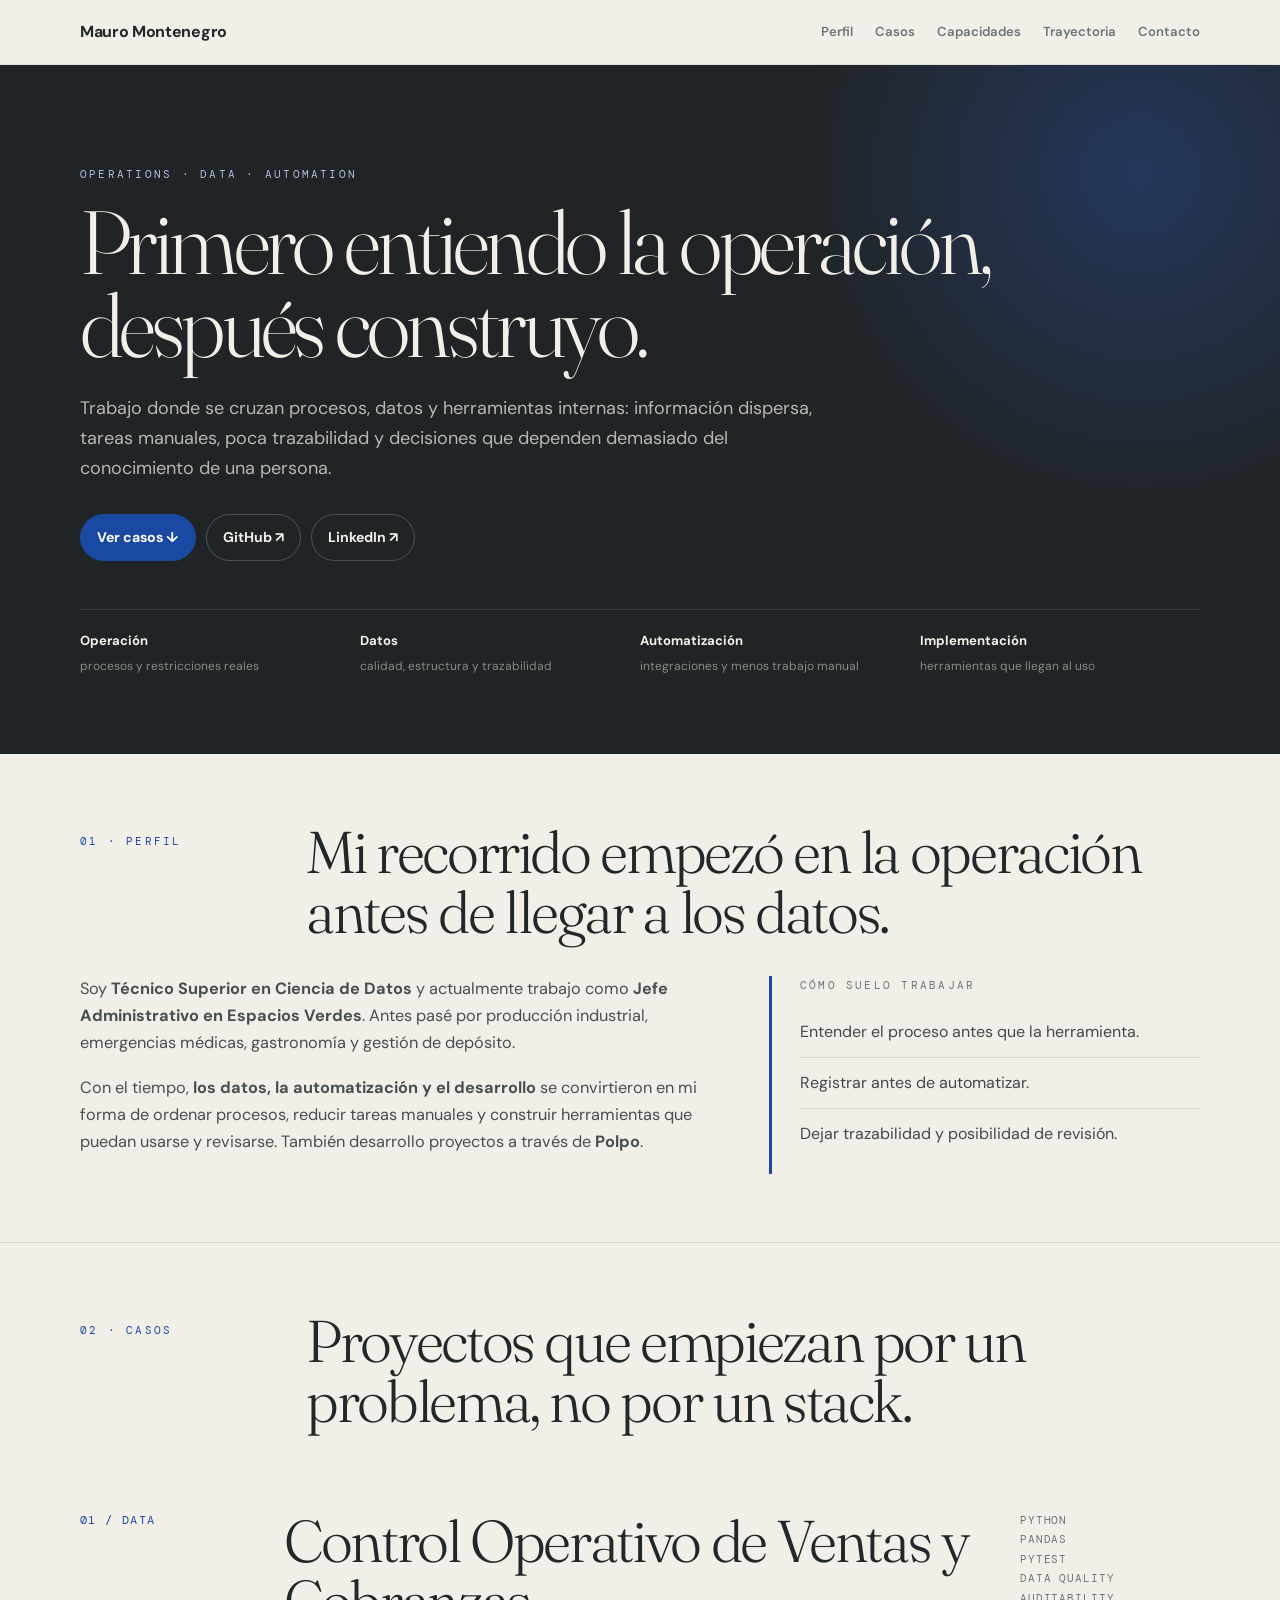
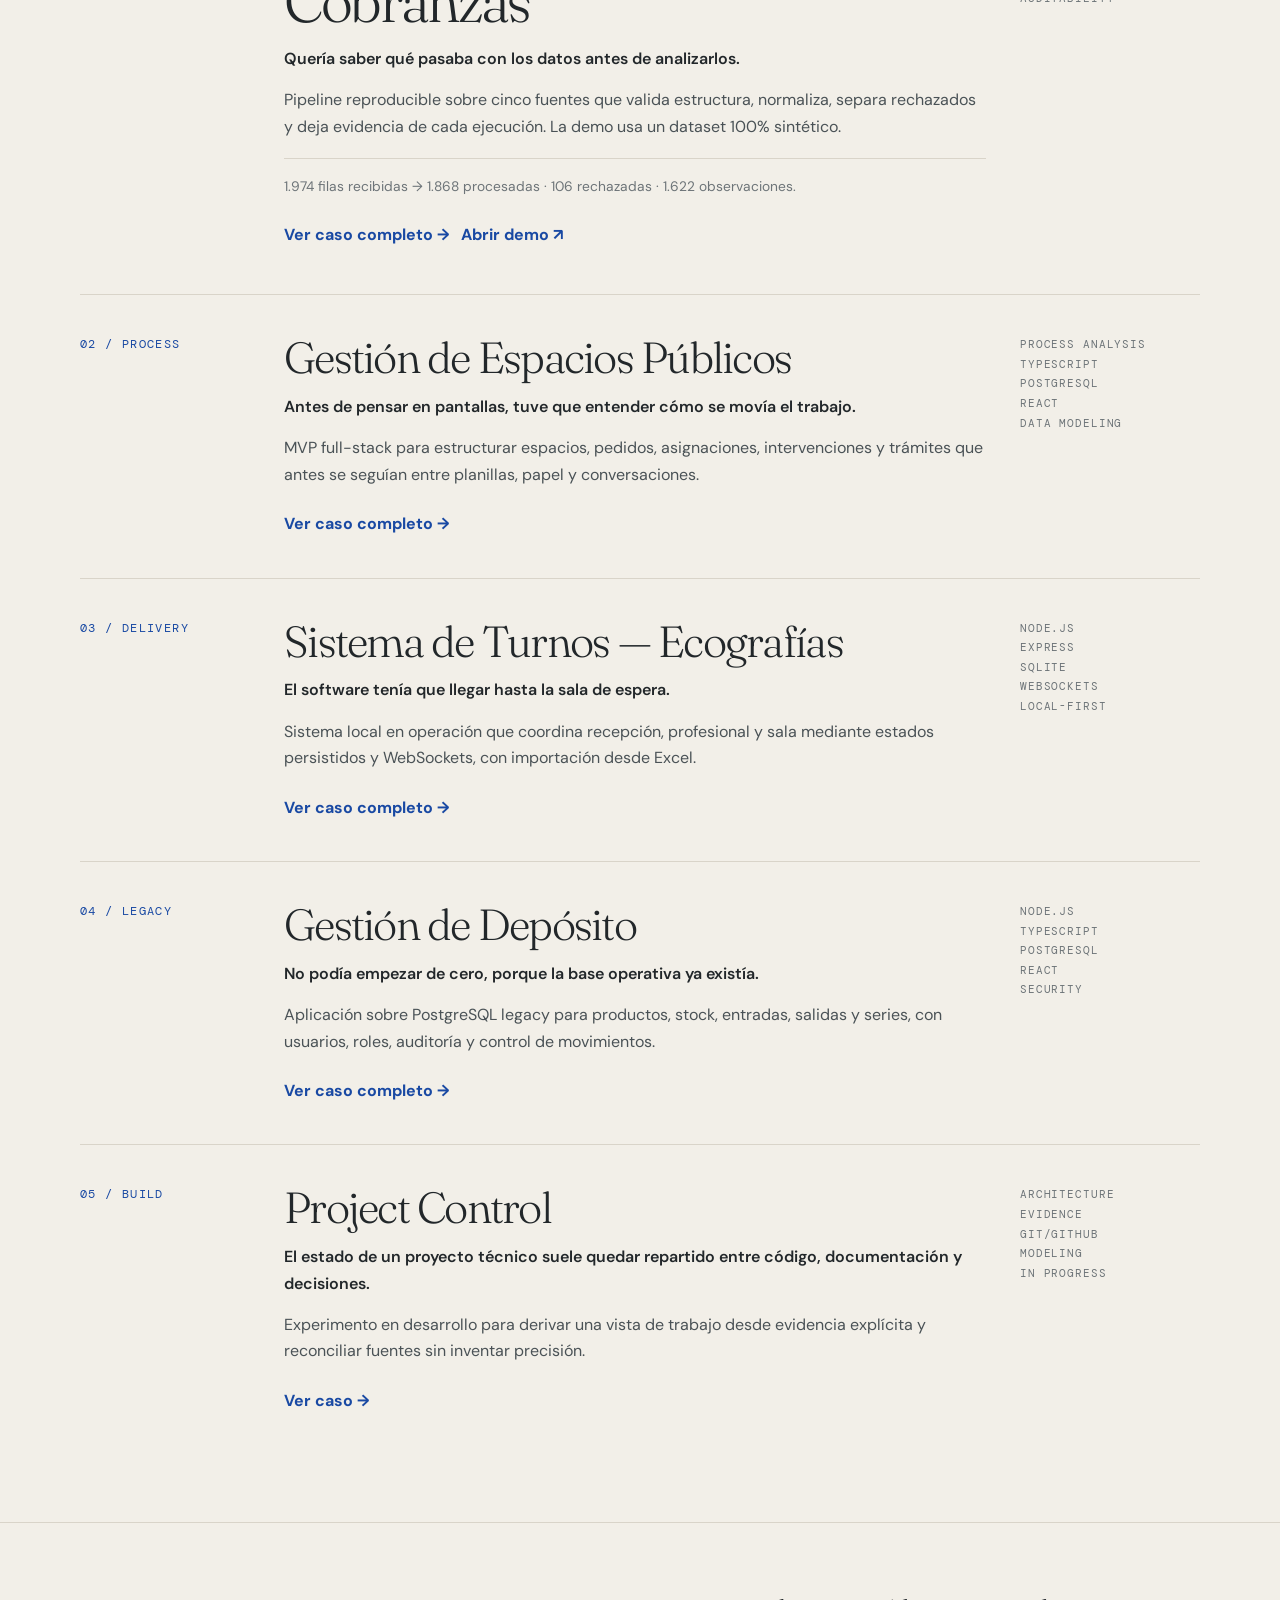
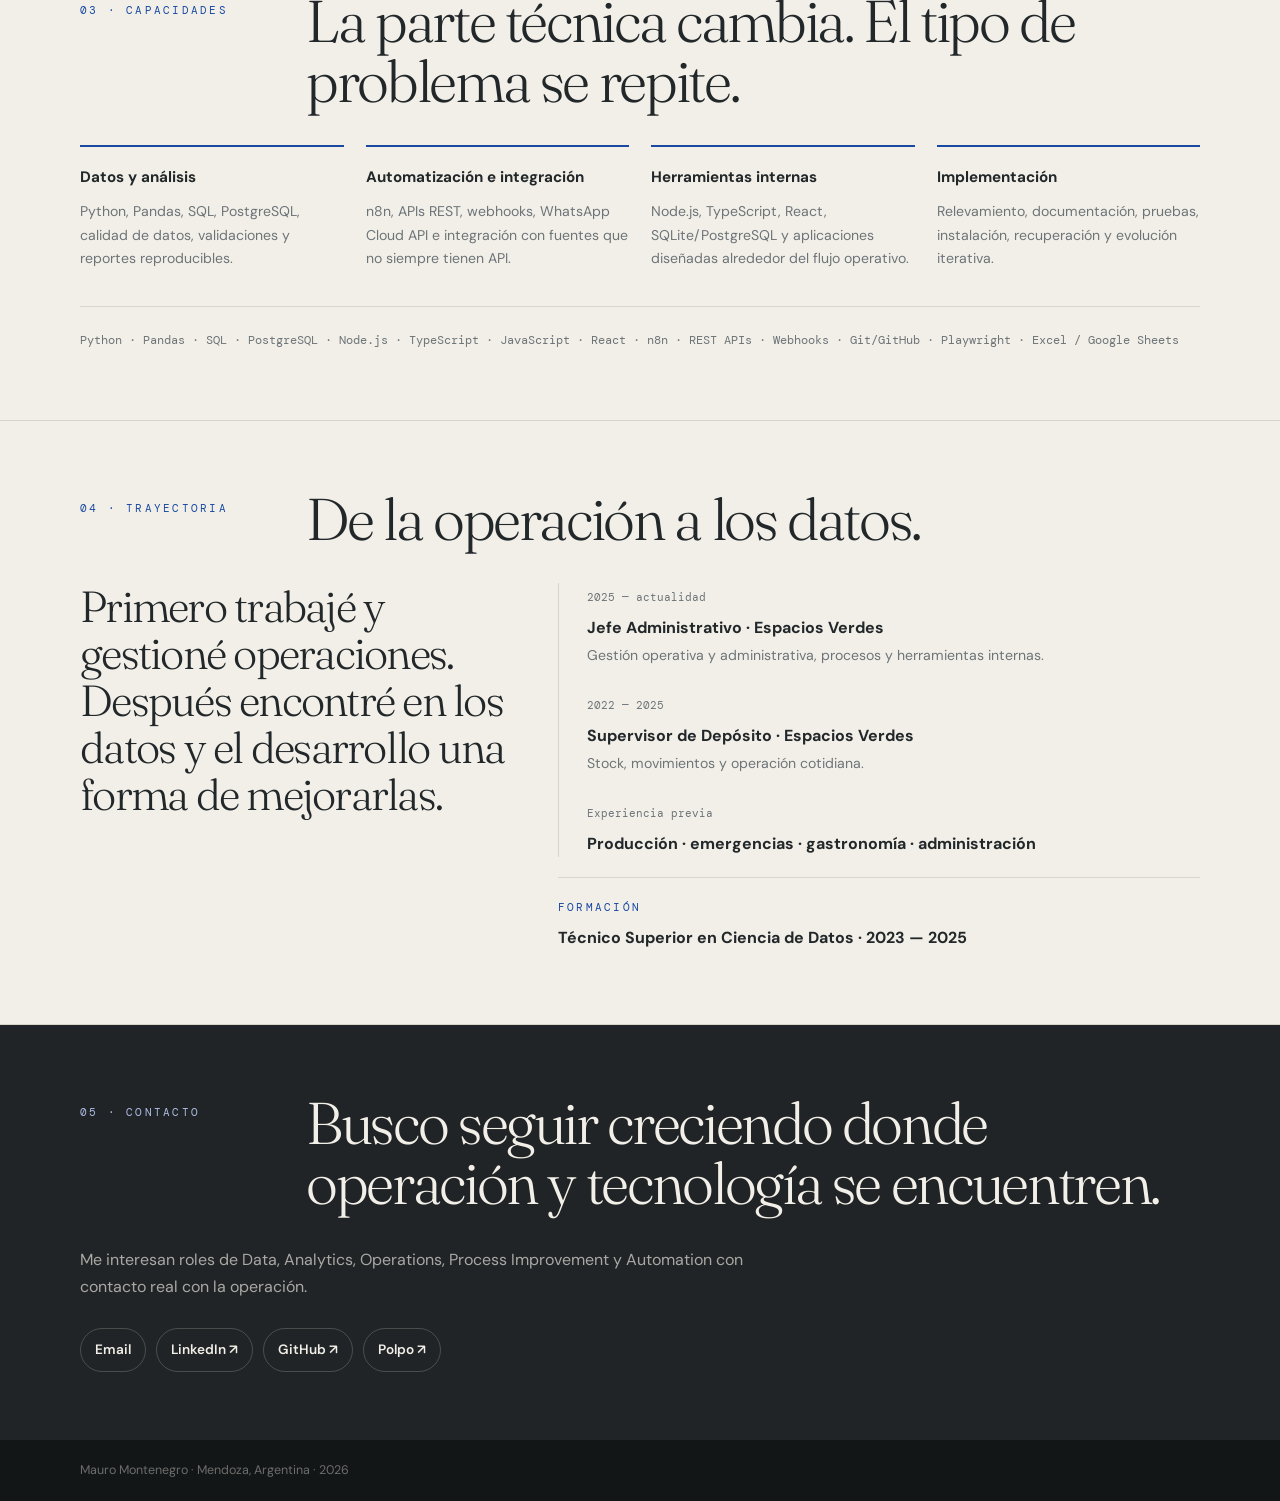
==== commit 5515a95f: "polish: recortar home y simplificar narrativa" ====
--- a/index.html
+++ b/index.html
@@ -11,22 +11,22 @@
   <style>
     :root{--ivory:#f2efe8;--paper:#f8f6f1;--graphite:#202426;--ink:#22272a;--muted:#6d7478;--line:#d9d4c9;--cobalt:#1949a3;--cobalt2:#2f62d6;--max:1120px}
     *{box-sizing:border-box}html{scroll-behavior:smooth}body{margin:0;background:var(--ivory);color:var(--ink);font-family:"DM Sans",system-ui,sans-serif;line-height:1.65}a{color:inherit}.wrap{width:min(var(--max),calc(100% - 48px));margin:auto}
-    nav{position:sticky;top:0;z-index:30;background:rgba(242,239,232,.9);backdrop-filter:blur(14px);border-bottom:1px solid rgba(32,36,38,.08)}.nav{height:64px;display:flex;align-items:center;justify-content:space-between;gap:20px}.brand{text-decoration:none;font-weight:700;letter-spacing:-.02em}.brand span{color:var(--cobalt)}.links{display:flex;gap:22px}.links a{text-decoration:none;font-size:.82rem;font-weight:600;color:var(--muted)}
+    nav{position:sticky;top:0;z-index:30;background:rgba(242,239,232,.9);backdrop-filter:blur(14px);border-bottom:1px solid rgba(32,36,38,.08)}.nav{height:64px;display:flex;align-items:center;justify-content:space-between;gap:20px}.brand{text-decoration:none;font-weight:700;letter-spacing:-.02em}.links{display:flex;gap:22px}.links a{text-decoration:none;font-size:.82rem;font-weight:600;color:var(--muted)}
     .hero{position:relative;overflow:hidden;background:var(--graphite);color:var(--ivory);padding:100px 0 76px}.hero:after{content:"";position:absolute;width:720px;height:720px;border-radius:50%;background:radial-gradient(circle,rgba(47,98,214,.3),rgba(47,98,214,0) 68%);right:-220px;top:-250px}.hero .wrap{position:relative;z-index:1}.eyebrow,.kicker,.tiny{font-family:"DM Mono",monospace;text-transform:uppercase;letter-spacing:.2em;font-size:.7rem}.eyebrow{color:#aebee5}.hero h1,.section-title,.case-title,.bigline{font-family:"Fraunces",Georgia,serif;font-weight:300;letter-spacing:-.04em}.hero h1{font-size:clamp(3.1rem,7vw,6.2rem);line-height:.92;max-width:980px;margin:18px 0 28px}.hero .lead{max-width:760px;color:rgba(242,239,232,.72);font-size:1.13rem}.actions{display:flex;gap:10px;flex-wrap:wrap;margin-top:30px}.btn{display:inline-flex;align-items:center;gap:8px;border-radius:999px;padding:11px 16px;text-decoration:none;font-size:.88rem;font-weight:700;border:1px solid rgba(242,239,232,.22)}.btn.primary{background:var(--cobalt);border-color:var(--cobalt);color:#fff}.hero-foot{display:grid;grid-template-columns:repeat(4,1fr);gap:0;margin-top:48px;border-top:1px solid rgba(242,239,232,.13)}.hero-foot div{padding:20px 24px 0 0}.hero-foot b{display:block;font-size:.82rem}.hero-foot span{font-size:.75rem;color:rgba(242,239,232,.5)}
-    section{padding:72px 0;border-bottom:1px solid var(--line)}.section-head{display:grid;grid-template-columns:180px 1fr;gap:46px;margin-bottom:36px}.kicker{color:var(--cobalt);padding-top:10px}.section-title{font-size:clamp(2.2rem,4.6vw,4.4rem);line-height:1.02;margin:0;max-width:850px}.intro{max-width:780px;color:#474f53;font-size:1.02rem}.intro p{margin:0 0 18px}.profile-grid{display:grid;grid-template-columns:1.2fr .8fr;gap:42px}.principles{border-left:3px solid var(--cobalt);padding-left:28px}.principles .tiny{color:var(--muted);margin-bottom:12px}.principles ul{list-style:none;padding:0;margin:0}.principles li{padding:11px 0;border-bottom:1px solid var(--line);color:#42494d}.principles li:last-child{border-bottom:0}
-    .cases{display:grid;gap:0}.case{display:grid;grid-template-columns:170px 1fr 180px;gap:34px;padding:44px 0;border-top:1px solid var(--line);align-items:start}.case:first-child{border-top:0}.case-number{font-family:"DM Mono",monospace;font-size:.72rem;color:var(--cobalt);letter-spacing:.12em}.case-title{font-size:clamp(2rem,3.4vw,3.3rem);line-height:1.03;margin:0 0 14px}.case p{margin:0 0 15px;color:#4a5256;max-width:720px}.case .problem{color:var(--ink);font-weight:600}.case-meta{font-family:"DM Mono",monospace;font-size:.68rem;color:var(--muted);text-transform:uppercase;letter-spacing:.08em;line-height:1.8}.case-link{display:inline-block;margin-top:8px;color:var(--cobalt);font-weight:700;text-decoration:none}.case-link:hover{text-decoration:underline}.case.featured{padding:52px 0}.case.featured .case-title{font-size:clamp(2.4rem,4.6vw,4.5rem)}.case-note{margin-top:18px;padding:16px 0;border-top:1px solid var(--line);font-size:.86rem;color:var(--muted)}
-    .capabilities{display:grid;grid-template-columns:repeat(4,1fr);gap:22px}.capability{padding-top:18px;border-top:2px solid var(--cobalt)}.capability h3{margin:0 0 10px;font-size:.95rem}.capability p{margin:0;color:var(--muted);font-size:.88rem}.stackline{margin-top:42px;padding-top:24px;border-top:1px solid var(--line);font-family:"DM Mono",monospace;color:var(--muted);font-size:.73rem;line-height:2}
-    .journey{display:grid;grid-template-columns:1fr 1fr;gap:50px}.bigline{font-size:clamp(2rem,4vw,3.8rem);line-height:1.06;margin:0}.timeline{border-left:1px solid var(--line);padding-left:28px}.job{padding:0 0 28px}.job:last-child{padding-bottom:0}.job time{font-family:"DM Mono",monospace;font-size:.7rem;color:var(--muted)}.job h3{margin:5px 0 3px;font-size:1rem}.job p{margin:0;color:var(--muted);font-size:.88rem}.education{margin-top:24px;padding-top:22px;border-top:1px solid var(--line)}.education .tiny{color:var(--cobalt);margin-bottom:8px}.education h3{margin:0 0 5px;font-size:1rem}.education p{margin:0;color:var(--muted);font-size:.88rem}
+    section{padding:68px 0;border-bottom:1px solid var(--line)}.section-head{display:grid;grid-template-columns:180px 1fr;gap:46px;margin-bottom:34px}.kicker{color:var(--cobalt);padding-top:10px}.section-title{font-size:clamp(2.2rem,4.6vw,4.4rem);line-height:1.02;margin:0;max-width:850px}.intro{max-width:780px;color:#474f53;font-size:1.02rem}.intro p{margin:0 0 18px}.profile-grid{display:grid;grid-template-columns:1.2fr .8fr;gap:42px}.principles{border-left:3px solid var(--cobalt);padding-left:28px}.principles .tiny{color:var(--muted);margin-bottom:12px}.principles ul{list-style:none;padding:0;margin:0}.principles li{padding:12px 0;border-bottom:1px solid var(--line);color:#42494d}.principles li:last-child{border-bottom:0}
+    .cases{display:grid;gap:0}.case{display:grid;grid-template-columns:170px 1fr 180px;gap:34px;padding:40px 0;border-top:1px solid var(--line);align-items:start}.case:first-child{border-top:0}.case-number{font-family:"DM Mono",monospace;font-size:.72rem;color:var(--cobalt);letter-spacing:.12em}.case-title{font-size:clamp(2rem,3.4vw,3.3rem);line-height:1.03;margin:0 0 14px}.case p{margin:0 0 15px;color:#4a5256;max-width:720px}.case .problem{color:var(--ink);font-weight:600}.case-meta{font-family:"DM Mono",monospace;font-size:.68rem;color:var(--muted);text-transform:uppercase;letter-spacing:.08em;line-height:1.8}.case-link{display:inline-block;margin-top:8px;color:var(--cobalt);font-weight:700;text-decoration:none}.case-link:hover{text-decoration:underline}.case.featured{padding:46px 0}.case.featured .case-title{font-size:clamp(2.4rem,4.6vw,4.5rem)}.case-note{margin-top:18px;padding:16px 0;border-top:1px solid var(--line);font-size:.86rem;color:var(--muted)}
+    .capabilities{display:grid;grid-template-columns:repeat(4,1fr);gap:22px}.capability{padding-top:18px;border-top:2px solid var(--cobalt)}.capability h3{margin:0 0 10px;font-size:.95rem}.capability p{margin:0;color:var(--muted);font-size:.88rem}.stackline{margin-top:36px;padding-top:22px;border-top:1px solid var(--line);font-family:"DM Mono",monospace;color:var(--muted);font-size:.73rem;line-height:2}
+    .journey{display:grid;grid-template-columns:.8fr 1.2fr;gap:50px}.bigline{font-size:clamp(1.9rem,3.4vw,3.2rem);line-height:1.08;margin:0}.timeline{border-left:1px solid var(--line);padding-left:28px}.job{padding:0 0 24px}.job:last-child{padding-bottom:0}.job time{font-family:"DM Mono",monospace;font-size:.7rem;color:var(--muted)}.job h3{margin:5px 0 3px;font-size:1rem}.job p{margin:0;color:var(--muted);font-size:.88rem}.education{margin-top:20px;padding-top:20px;border-top:1px solid var(--line)}.education .tiny{color:var(--cobalt);margin-bottom:8px}.education h3{margin:0 0 5px;font-size:1rem}.education p{margin:0;color:var(--muted);font-size:.88rem}
     .contact{background:var(--graphite);color:var(--ivory);border-bottom:0}.contact .kicker{color:#aebee5}.contact .section-title{max-width:900px}.contact p{max-width:720px;color:rgba(242,239,232,.65)}.contact-links{display:flex;gap:10px;flex-wrap:wrap;margin-top:28px}.contact-links a{padding:10px 14px;border:1px solid rgba(242,239,232,.2);border-radius:999px;text-decoration:none;font-weight:600;font-size:.85rem}
     footer{background:#131617;color:rgba(242,239,232,.4);padding:20px 0;font-size:.78rem}
     @media(max-width:850px){.links{display:none}.hero-foot{grid-template-columns:1fr 1fr}.section-head,.profile-grid,.journey{grid-template-columns:1fr;gap:20px}.case{grid-template-columns:70px 1fr}.case-meta{grid-column:2}.capabilities{grid-template-columns:1fr 1fr}}
-    @media(max-width:540px){.wrap{width:calc(100% - 28px)}.hero{padding:78px 0 58px}.hero h1{font-size:clamp(2.8rem,14vw,4.2rem)}.hero-foot,.capabilities{grid-template-columns:1fr}.case{grid-template-columns:1fr;gap:10px}.case-meta{grid-column:auto}.case-number{margin-bottom:4px}section{padding:56px 0}}
+    @media(max-width:540px){.wrap{width:calc(100% - 28px)}.hero{padding:78px 0 58px}.hero h1{font-size:clamp(2.8rem,14vw,4.2rem)}.hero-foot,.capabilities{grid-template-columns:1fr}.case{grid-template-columns:1fr;gap:10px}.case-meta{grid-column:auto}.case-number{margin-bottom:4px}section{padding:54px 0}}
   </style>
 </head>
 <body>
   <nav>
     <div class="wrap nav">
-      <a class="brand" href="#inicio">Mauro<span>.</span>Montenegro</a>
+      <a class="brand" href="#inicio">Mauro Montenegro</a>
       <div class="links"><a href="#perfil">Perfil</a><a href="#casos">Casos</a><a href="#capacidades">Capacidades</a><a href="#trayectoria">Trayectoria</a><a href="#contacto">Contacto</a></div>
     </div>
   </nav>
@@ -34,8 +34,8 @@
   <header class="hero" id="inicio">
     <div class="wrap">
       <div class="eyebrow">Operations · Data · Automation</div>
-      <h1>Primero entiendo la operación. Después construyo.</h1>
-      <p class="lead">Trabajo sobre problemas donde se cruzan procesos, datos y herramientas internas: información dispersa, tareas manuales, poca trazabilidad y decisiones que dependen demasiado del conocimiento de una persona.</p>
+      <h1>Primero entiendo la operación, después construyo.</h1>
+      <p class="lead">Trabajo donde se cruzan procesos, datos y herramientas internas: información dispersa, tareas manuales, poca trazabilidad y decisiones que dependen demasiado del conocimiento de una persona.</p>
       <div class="actions">
         <a class="btn primary" href="#casos">Ver casos ↓</a>
         <a class="btn" href="https://github.com/mauro-montenegro-data" target="_blank" rel="noreferrer">GitHub ↗</a>
@@ -57,17 +57,14 @@
         <div class="profile-grid">
           <div class="intro">
             <p>Soy <strong>Técnico Superior en Ciencia de Datos</strong> y actualmente trabajo como <strong>Jefe Administrativo en Espacios Verdes</strong>. Antes pasé por producción industrial, emergencias médicas, gastronomía y gestión de depósito.</p>
-            <p>Con el tiempo empecé a encontrar el mismo patrón en contextos distintos: procesos que funcionan, pero dependen de planillas, memoria, seguimiento informal o datos difíciles de reconstruir. Ahí fue donde datos, automatización y desarrollo dejaron de ser un interés separado y se convirtieron en mi forma de resolver problemas.</p>
-            <p>También desarrollo proyectos a través de <strong>Polpo</strong>, con foco en datos, automatización e implementación de herramientas operativas. Busco profundizar mi carrera en roles donde se crucen <strong>Operations, Data, Analytics, Process Improvement y Automation</strong>.</p>
+            <p>Con el tiempo, <strong>los datos, la automatización y el desarrollo</strong> se convirtieron en mi forma de ordenar procesos, reducir tareas manuales y construir herramientas que puedan usarse y revisarse. También desarrollo proyectos a través de <strong>Polpo</strong>.</p>
           </div>
           <aside class="principles">
             <div class="tiny">Cómo suelo trabajar</div>
             <ul>
               <li>Entender el proceso antes que la herramienta.</li>
               <li>Registrar antes de automatizar.</li>
-              <li>Diseñar para usuarios no técnicos.</li>
               <li>Dejar trazabilidad y posibilidad de revisión.</li>
-              <li>Adaptar la tecnología a restricciones reales.</li>
             </ul>
           </aside>
         </div>
@@ -83,8 +80,8 @@
             <div>
               <h3 class="case-title">Control Operativo de Ventas y Cobranzas</h3>
               <p class="problem">Quería saber qué pasaba con los datos antes de analizarlos.</p>
-              <p>Pipeline reproducible sobre cinco fuentes que valida estructura, normaliza, separa rechazados, aplica correcciones seguras y deja evidencia de cada ejecución. La demo usa un dataset 100% sintético.</p>
-              <div class="case-note">Corrida de referencia: 1.974 filas recibidas → 1.868 procesadas · 106 rechazadas · 1.622 observaciones.</div>
+              <p>Pipeline reproducible sobre cinco fuentes que valida estructura, normaliza, separa rechazados y deja evidencia de cada ejecución. La demo usa un dataset 100% sintético.</p>
+              <div class="case-note">1.974 filas recibidas → 1.868 procesadas · 106 rechazadas · 1.622 observaciones.</div>
               <a class="case-link" href="cases/ventas-cobranzas.html">Ver caso completo →</a>
               &nbsp;&nbsp;<a class="case-link" href="https://polpo-control-demo.vercel.app/" target="_blank" rel="noreferrer">Abrir demo ↗</a>
             </div>
@@ -107,7 +104,7 @@
             <div>
               <h3 class="case-title">Sistema de Turnos — Ecografías</h3>
               <p class="problem">El software tenía que llegar hasta la sala de espera.</p>
-              <p>Sistema local en operación que coordina recepción, profesional y sala mediante estados persistidos y WebSockets, con importación desde Excel y documentación de instalación y recuperación.</p>
+              <p>Sistema local en operación que coordina recepción, profesional y sala mediante estados persistidos y WebSockets, con importación desde Excel.</p>
               <a class="case-link" href="cases/ecografias-turnos.html">Ver caso completo →</a>
             </div>
             <div class="case-meta">Node.js<br>Express<br>SQLite<br>WebSockets<br>Local-first</div>
@@ -118,7 +115,7 @@
             <div>
               <h3 class="case-title">Gestión de Depósito</h3>
               <p class="problem">No podía empezar de cero, porque la base operativa ya existía.</p>
-              <p>Aplicación sobre PostgreSQL legacy para productos, stock, entradas, salidas y series, evolucionada con usuarios, roles, sesiones server-side, auditoría y control de movimientos.</p>
+              <p>Aplicación sobre PostgreSQL legacy para productos, stock, entradas, salidas y series, con usuarios, roles, auditoría y control de movimientos.</p>
               <a class="case-link" href="cases/deposito.html">Ver caso completo →</a>
             </div>
             <div class="case-meta">Node.js<br>TypeScript<br>PostgreSQL<br>React<br>Security</div>
@@ -129,7 +126,7 @@
             <div>
               <h3 class="case-title">Project Control</h3>
               <p class="problem">El estado de un proyecto técnico suele quedar repartido entre código, documentación y decisiones.</p>
-              <p>Experimento en desarrollo para derivar una vista de trabajo desde evidencia explícita, separando observaciones, evidence, claims y modelos sin inventar precisión.</p>
+              <p>Experimento en desarrollo para derivar una vista de trabajo desde evidencia explícita y reconciliar fuentes sin inventar precisión.</p>
               <a class="case-link" href="cases/project-control.html">Ver caso →</a>
             </div>
             <div class="case-meta">Architecture<br>Evidence<br>Git/GitHub<br>Modeling<br>In progress</div>
@@ -145,7 +142,7 @@
           <article class="capability"><h3>Datos y análisis</h3><p>Python, Pandas, SQL, PostgreSQL, calidad de datos, validaciones y reportes reproducibles.</p></article>
           <article class="capability"><h3>Automatización e integración</h3><p>n8n, APIs REST, webhooks, WhatsApp Cloud API e integración con fuentes que no siempre tienen API.</p></article>
           <article class="capability"><h3>Herramientas internas</h3><p>Node.js, TypeScript, React, SQLite/PostgreSQL y aplicaciones diseñadas alrededor del flujo operativo.</p></article>
-          <article class="capability"><h3>Implementación</h3><p>Relevamiento, documentación, pruebas, instalación, recuperación, trazabilidad y evolución iterativa.</p></article>
+          <article class="capability"><h3>Implementación</h3><p>Relevamiento, documentación, pruebas, instalación, recuperación y evolución iterativa.</p></article>
         </div>
         <div class="stackline">Python · Pandas · SQL · PostgreSQL · Node.js · TypeScript · JavaScript · React · n8n · REST APIs · Webhooks · Git/GitHub · Playwright · Excel / Google Sheets</div>
       </div>
@@ -153,19 +150,18 @@
 
     <section id="trayectoria">
       <div class="wrap">
-        <div class="section-head"><div class="kicker">04 · Trayectoria</div><h2 class="section-title">No fue un camino lineal hacia tecnología.</h2></div>
+        <div class="section-head"><div class="kicker">04 · Trayectoria</div><h2 class="section-title">De la operación a los datos.</h2></div>
         <div class="journey">
-          <p class="bigline">Primero aprendí a trabajar y gestionar operaciones. Después encontré en los datos y el desarrollo una forma de mejorarlas.</p>
+          <p class="bigline">Primero trabajé y gestioné operaciones. Después encontré en los datos y el desarrollo una forma de mejorarlas.</p>
           <div>
             <div class="timeline">
-              <div class="job"><time>2025 — actualidad</time><h3>Jefe Administrativo · Espacios Verdes</h3><p>Gestión administrativa y operativa, procesos, documentación y herramientas internas.</p></div>
-              <div class="job"><time>2022 — 2025</time><h3>Supervisor de Depósito · Espacios Verdes</h3><p>Stock, movimientos, operación cotidiana y evolución de herramientas para el área.</p></div>
-              <div class="job"><time>Experiencia previa</time><h3>Producción · emergencias · gastronomía · administración</h3><p>Contextos distintos que me dieron experiencia directa con personas, procesos, tiempos y restricciones reales.</p></div>
+              <div class="job"><time>2025 — actualidad</time><h3>Jefe Administrativo · Espacios Verdes</h3><p>Gestión operativa y administrativa, procesos y herramientas internas.</p></div>
+              <div class="job"><time>2022 — 2025</time><h3>Supervisor de Depósito · Espacios Verdes</h3><p>Stock, movimientos y operación cotidiana.</p></div>
+              <div class="job"><time>Experiencia previa</time><h3>Producción · emergencias · gastronomía · administración</h3></div>
             </div>
             <div class="education">
               <div class="tiny">Formación</div>
               <h3>Técnico Superior en Ciencia de Datos · 2023 — 2025</h3>
-              <p>Formación técnica que formalizó una transición que ya había empezado desde los problemas operativos.</p>
             </div>
           </div>
         </div>
@@ -175,7 +171,7 @@
     <section class="contact" id="contacto">
       <div class="wrap">
         <div class="section-head"><div class="kicker">05 · Contacto</div><h2 class="section-title">Busco seguir creciendo donde operación y tecnología se encuentren.</h2></div>
-        <p>Estoy orientando mi carrera hacia Data, Analytics, Operations, Process Improvement y Automation, con especial interés en equipos donde el trabajo técnico tenga contacto real con la operación.</p>
+        <p>Me interesan roles de Data, Analytics, Operations, Process Improvement y Automation con contacto real con la operación.</p>
         <div class="contact-links">
           <a href="mailto:maumontenegrom@gmail.com">Email</a>
           <a href="https://linkedin.com/in/mauro-montenegro-data" target="_blank" rel="noreferrer">LinkedIn ↗</a>
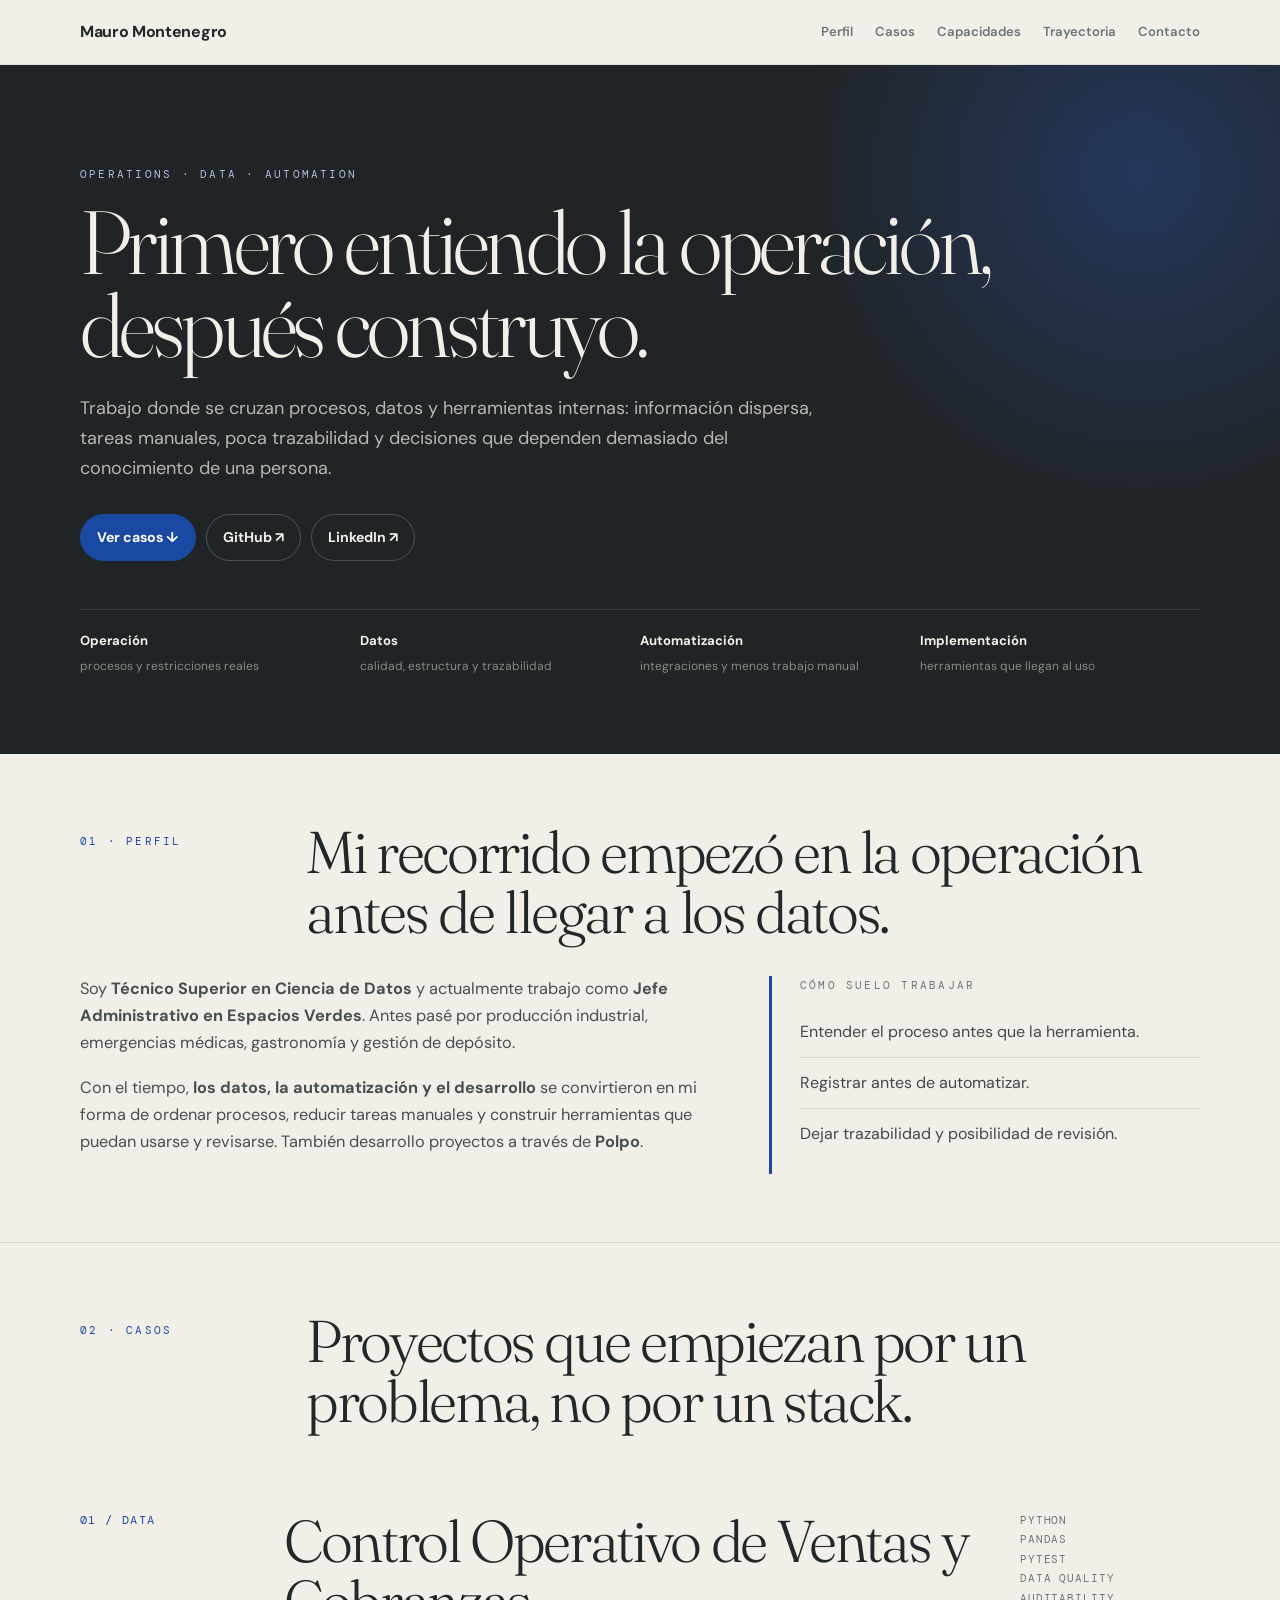
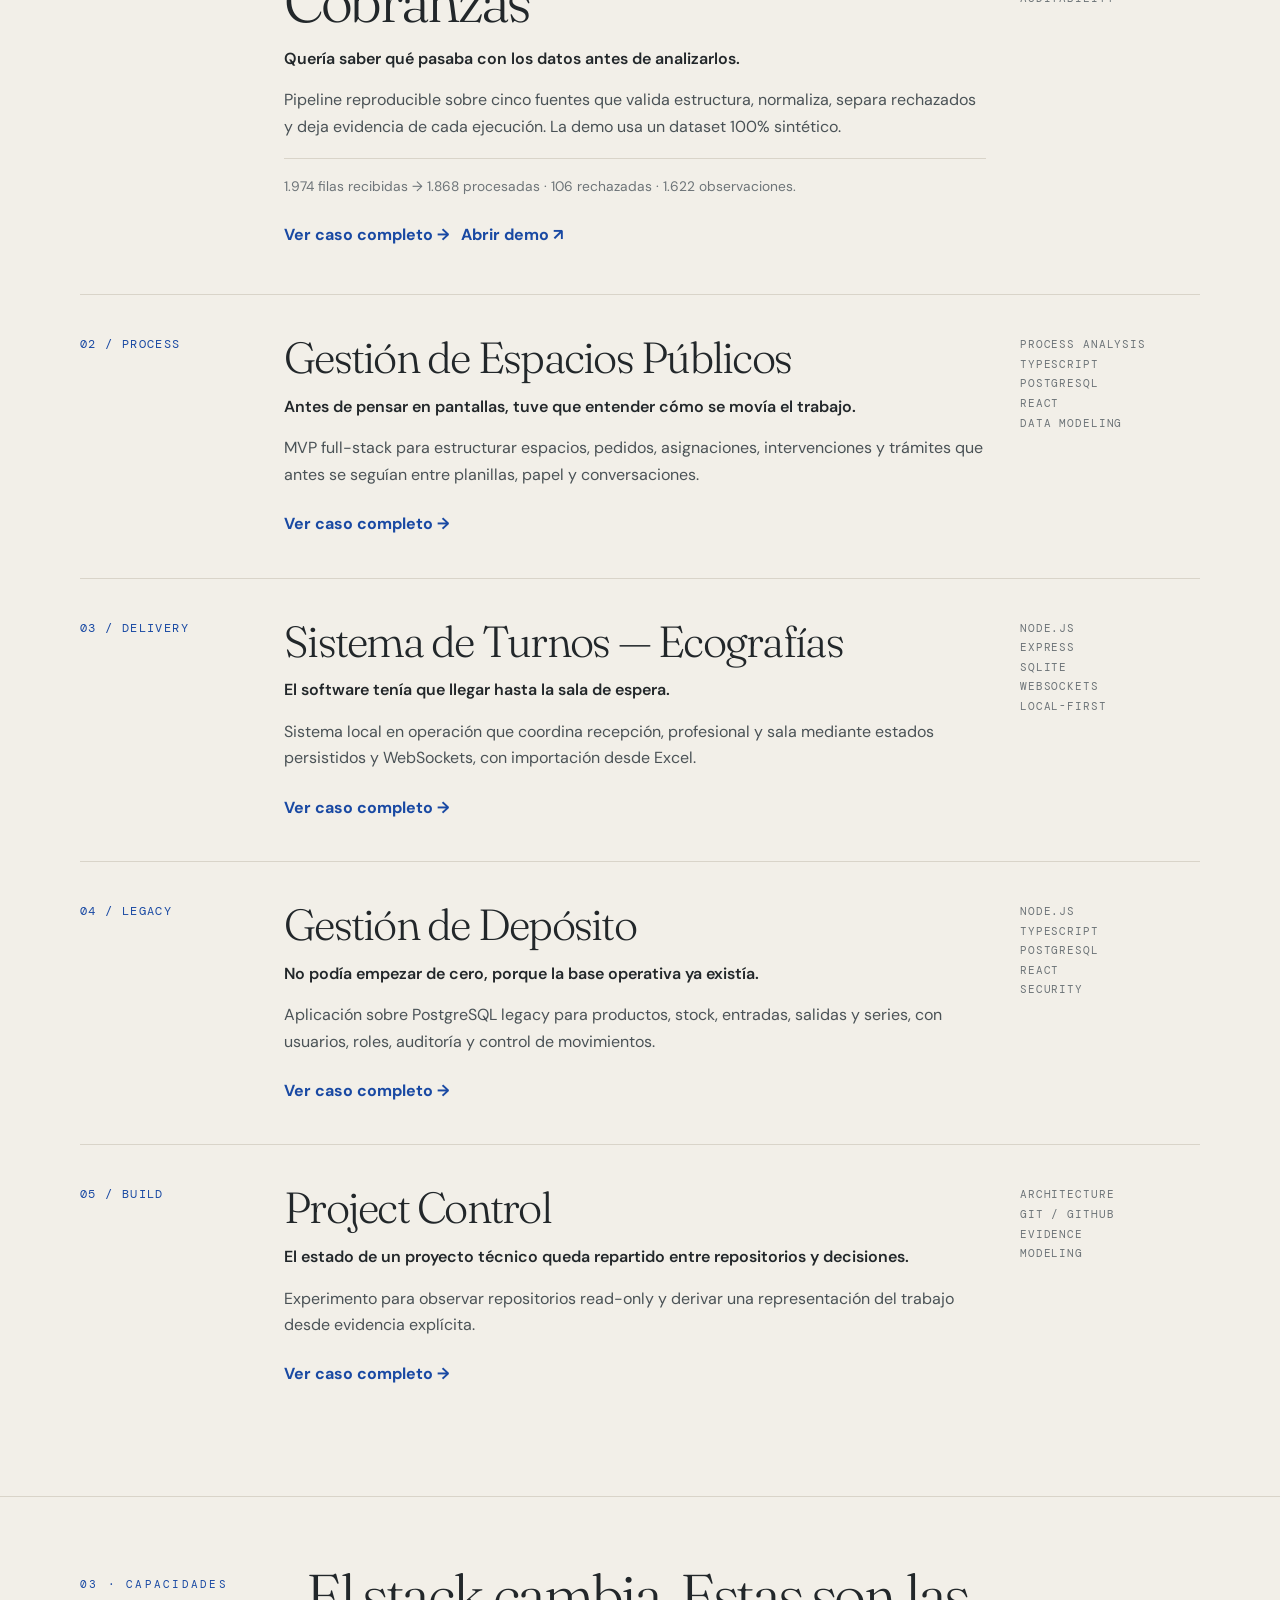
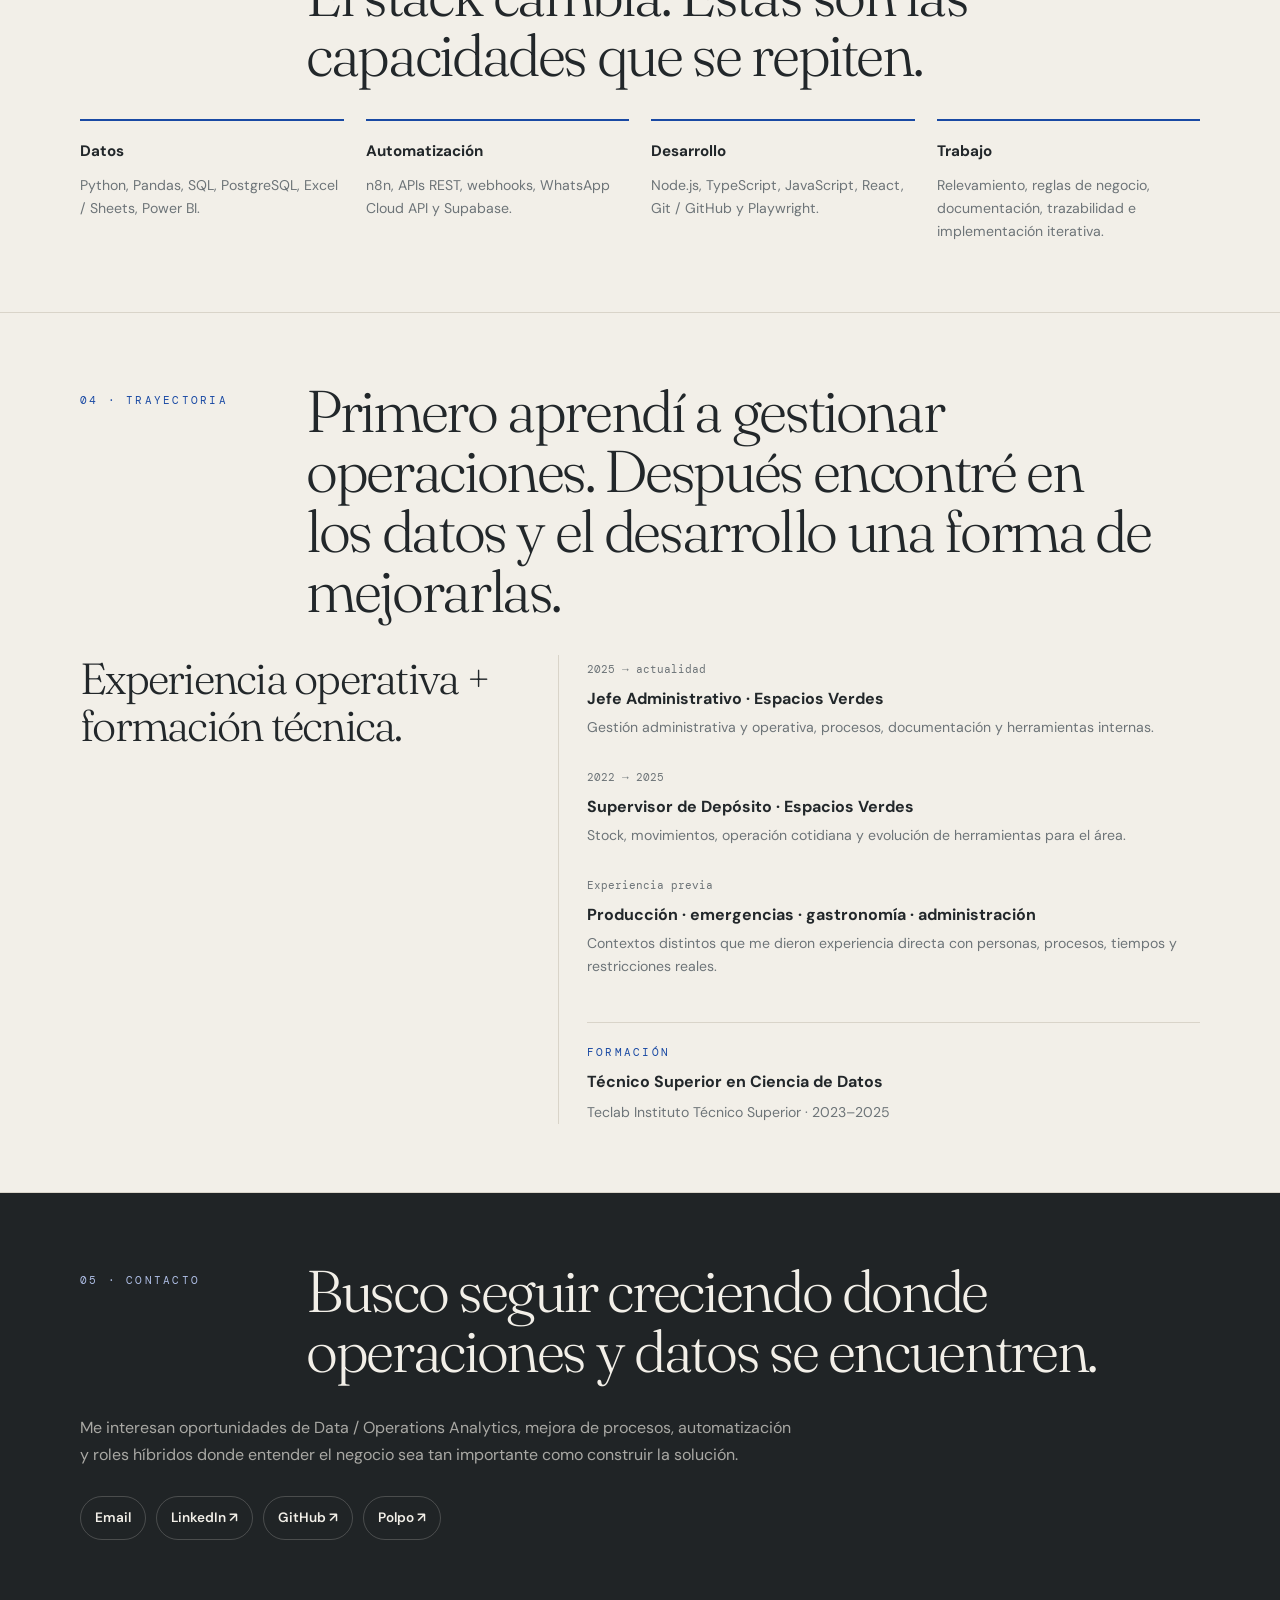
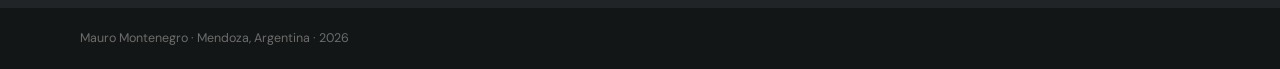
==== commit 9e8bc38a: "feat: add social metadata and favicon" ====
--- a/index.html
+++ b/index.html
@@ -4,6 +4,21 @@
   <meta charset="utf-8">
   <meta name="viewport" content="width=device-width,initial-scale=1">
   <meta name="description" content="Portfolio de Mauro Montenegro: operaciones, datos, automatización y mejora de procesos.">
+  <link rel="canonical" href="https://mauro-montenegro-data.github.io/portfolio/">
+  <meta property="og:type" content="website">
+  <meta property="og:locale" content="es_AR">
+  <meta property="og:title" content="Mauro Montenegro — Operations & Data">
+  <meta property="og:description" content="Operaciones, datos, automatización y herramientas internas. Casos reales, demos sintéticas y trabajo orientado a procesos.">
+  <meta property="og:url" content="https://mauro-montenegro-data.github.io/portfolio/">
+  <meta property="og:image" content="https://mauro-montenegro-data.github.io/portfolio/assets/social-preview.png">
+  <meta property="og:image:width" content="1200">
+  <meta property="og:image:height" content="630">
+  <meta property="og:image:alt" content="Portfolio de Mauro Montenegro — Operations & Data">
+  <meta name="twitter:card" content="summary_large_image">
+  <meta name="twitter:title" content="Mauro Montenegro — Operations & Data">
+  <meta name="twitter:description" content="Operaciones, datos, automatización y herramientas internas.">
+  <meta name="twitter:image" content="https://mauro-montenegro-data.github.io/portfolio/assets/social-preview.png">
+  <link rel="icon" href="assets/favicon.svg" type="image/svg+xml">
   <title>Mauro Montenegro — Operations & Data</title>
   <link rel="preconnect" href="https://fonts.googleapis.com">
   <link rel="preconnect" href="https://fonts.gstatic.com" crossorigin>
@@ -125,11 +140,11 @@
             <div class="case-number">05 / BUILD</div>
             <div>
               <h3 class="case-title">Project Control</h3>
-              <p class="problem">El estado de un proyecto técnico suele quedar repartido entre código, documentación y decisiones.</p>
-              <p>Experimento en desarrollo para derivar una vista de trabajo desde evidencia explícita y reconciliar fuentes sin inventar precisión.</p>
-              <a class="case-link" href="cases/project-control.html">Ver caso →</a>
+              <p class="problem">El estado de un proyecto técnico queda repartido entre repositorios y decisiones.</p>
+              <p>Experimento para observar repositorios read-only y derivar una representación del trabajo desde evidencia explícita.</p>
+              <a class="case-link" href="cases/project-control.html">Ver caso completo →</a>
             </div>
-            <div class="case-meta">Architecture<br>Evidence<br>Git/GitHub<br>Modeling<br>In progress</div>
+            <div class="case-meta">Architecture<br>Git / GitHub<br>Evidence<br>Modeling</div>
           </article>
         </div>
       </div>
@@ -137,32 +152,26 @@
 
     <section id="capacidades">
       <div class="wrap">
-        <div class="section-head"><div class="kicker">03 · Capacidades</div><h2 class="section-title">La parte técnica cambia. El tipo de problema se repite.</h2></div>
+        <div class="section-head"><div class="kicker">03 · Capacidades</div><h2 class="section-title">El stack cambia. Estas son las capacidades que se repiten.</h2></div>
         <div class="capabilities">
-          <article class="capability"><h3>Datos y análisis</h3><p>Python, Pandas, SQL, PostgreSQL, calidad de datos, validaciones y reportes reproducibles.</p></article>
-          <article class="capability"><h3>Automatización e integración</h3><p>n8n, APIs REST, webhooks, WhatsApp Cloud API e integración con fuentes que no siempre tienen API.</p></article>
-          <article class="capability"><h3>Herramientas internas</h3><p>Node.js, TypeScript, React, SQLite/PostgreSQL y aplicaciones diseñadas alrededor del flujo operativo.</p></article>
-          <article class="capability"><h3>Implementación</h3><p>Relevamiento, documentación, pruebas, instalación, recuperación y evolución iterativa.</p></article>
+          <div class="capability"><h3>Datos</h3><p>Python, Pandas, SQL, PostgreSQL, Excel / Sheets, Power BI.</p></div>
+          <div class="capability"><h3>Automatización</h3><p>n8n, APIs REST, webhooks, WhatsApp Cloud API y Supabase.</p></div>
+          <div class="capability"><h3>Desarrollo</h3><p>Node.js, TypeScript, JavaScript, React, Git / GitHub y Playwright.</p></div>
+          <div class="capability"><h3>Trabajo</h3><p>Relevamiento, reglas de negocio, documentación, trazabilidad e implementación iterativa.</p></div>
         </div>
-        <div class="stackline">Python · Pandas · SQL · PostgreSQL · Node.js · TypeScript · JavaScript · React · n8n · REST APIs · Webhooks · Git/GitHub · Playwright · Excel / Google Sheets</div>
       </div>
     </section>
 
     <section id="trayectoria">
       <div class="wrap">
-        <div class="section-head"><div class="kicker">04 · Trayectoria</div><h2 class="section-title">De la operación a los datos.</h2></div>
+        <div class="section-head"><div class="kicker">04 · Trayectoria</div><h2 class="section-title">Primero aprendí a gestionar operaciones. Después encontré en los datos y el desarrollo una forma de mejorarlas.</h2></div>
         <div class="journey">
-          <p class="bigline">Primero trabajé y gestioné operaciones. Después encontré en los datos y el desarrollo una forma de mejorarlas.</p>
-          <div>
-            <div class="timeline">
-              <div class="job"><time>2025 — actualidad</time><h3>Jefe Administrativo · Espacios Verdes</h3><p>Gestión operativa y administrativa, procesos y herramientas internas.</p></div>
-              <div class="job"><time>2022 — 2025</time><h3>Supervisor de Depósito · Espacios Verdes</h3><p>Stock, movimientos y operación cotidiana.</p></div>
-              <div class="job"><time>Experiencia previa</time><h3>Producción · emergencias · gastronomía · administración</h3></div>
-            </div>
-            <div class="education">
-              <div class="tiny">Formación</div>
-              <h3>Técnico Superior en Ciencia de Datos · 2023 — 2025</h3>
-            </div>
+          <p class="bigline">Experiencia operativa + formación técnica.</p>
+          <div class="timeline">
+            <div class="job"><time>2025 → actualidad</time><h3>Jefe Administrativo · Espacios Verdes</h3><p>Gestión administrativa y operativa, procesos, documentación y herramientas internas.</p></div>
+            <div class="job"><time>2022 → 2025</time><h3>Supervisor de Depósito · Espacios Verdes</h3><p>Stock, movimientos, operación cotidiana y evolución de herramientas para el área.</p></div>
+            <div class="job"><time>Experiencia previa</time><h3>Producción · emergencias · gastronomía · administración</h3><p>Contextos distintos que me dieron experiencia directa con personas, procesos, tiempos y restricciones reales.</p></div>
+            <div class="education"><div class="tiny">Formación</div><h3>Técnico Superior en Ciencia de Datos</h3><p>Teclab Instituto Técnico Superior · 2023–2025</p></div>
           </div>
         </div>
       </div>
@@ -170,8 +179,8 @@
 
     <section class="contact" id="contacto">
       <div class="wrap">
-        <div class="section-head"><div class="kicker">05 · Contacto</div><h2 class="section-title">Busco seguir creciendo donde operación y tecnología se encuentren.</h2></div>
-        <p>Me interesan roles de Data, Analytics, Operations, Process Improvement y Automation con contacto real con la operación.</p>
+        <div class="section-head"><div class="kicker">05 · Contacto</div><h2 class="section-title">Busco seguir creciendo donde operaciones y datos se encuentren.</h2></div>
+        <p>Me interesan oportunidades de Data / Operations Analytics, mejora de procesos, automatización y roles híbridos donde entender el negocio sea tan importante como construir la solución.</p>
         <div class="contact-links">
           <a href="mailto:maumontenegrom@gmail.com">Email</a>
           <a href="https://linkedin.com/in/mauro-montenegro-data" target="_blank" rel="noreferrer">LinkedIn ↗</a>
@@ -181,7 +190,6 @@
       </div>
     </section>
   </main>
-
   <footer><div class="wrap">Mauro Montenegro · Mendoza, Argentina · 2026</div></footer>
 </body>
-</html>+</html>
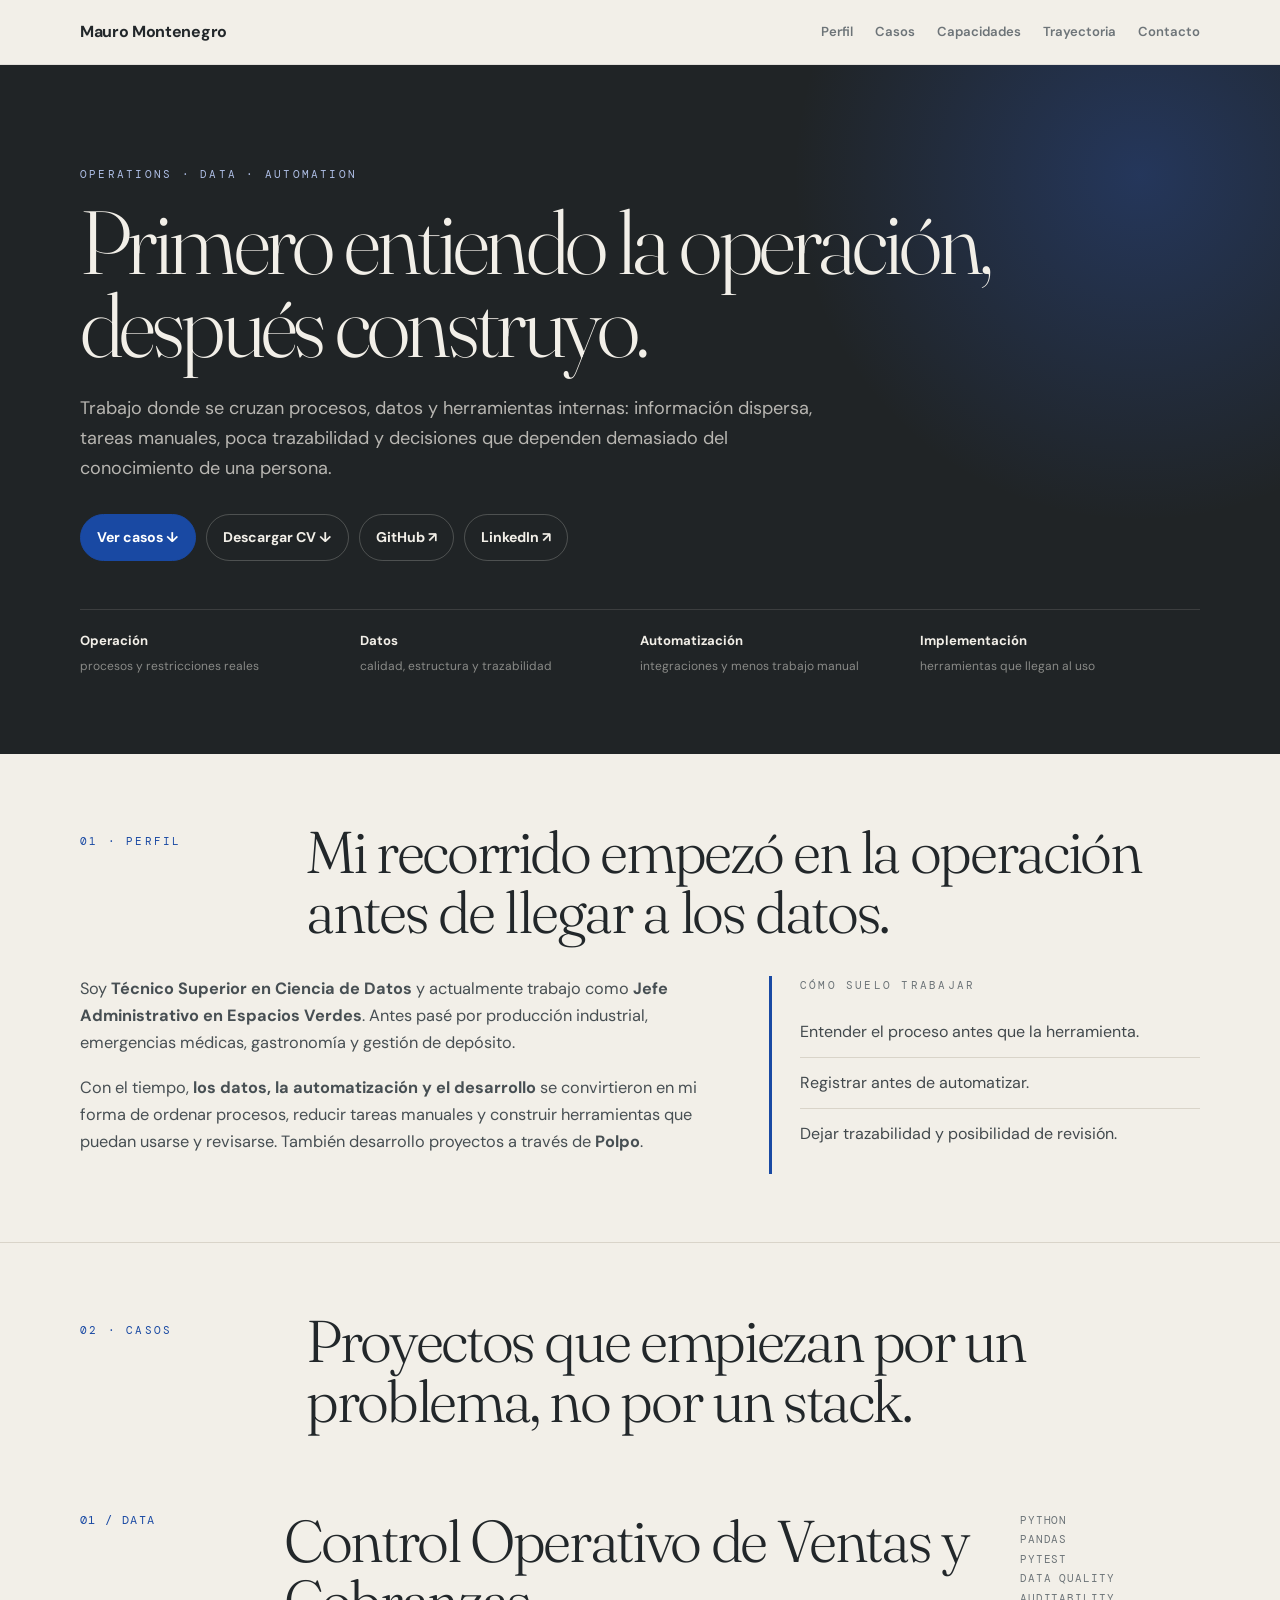
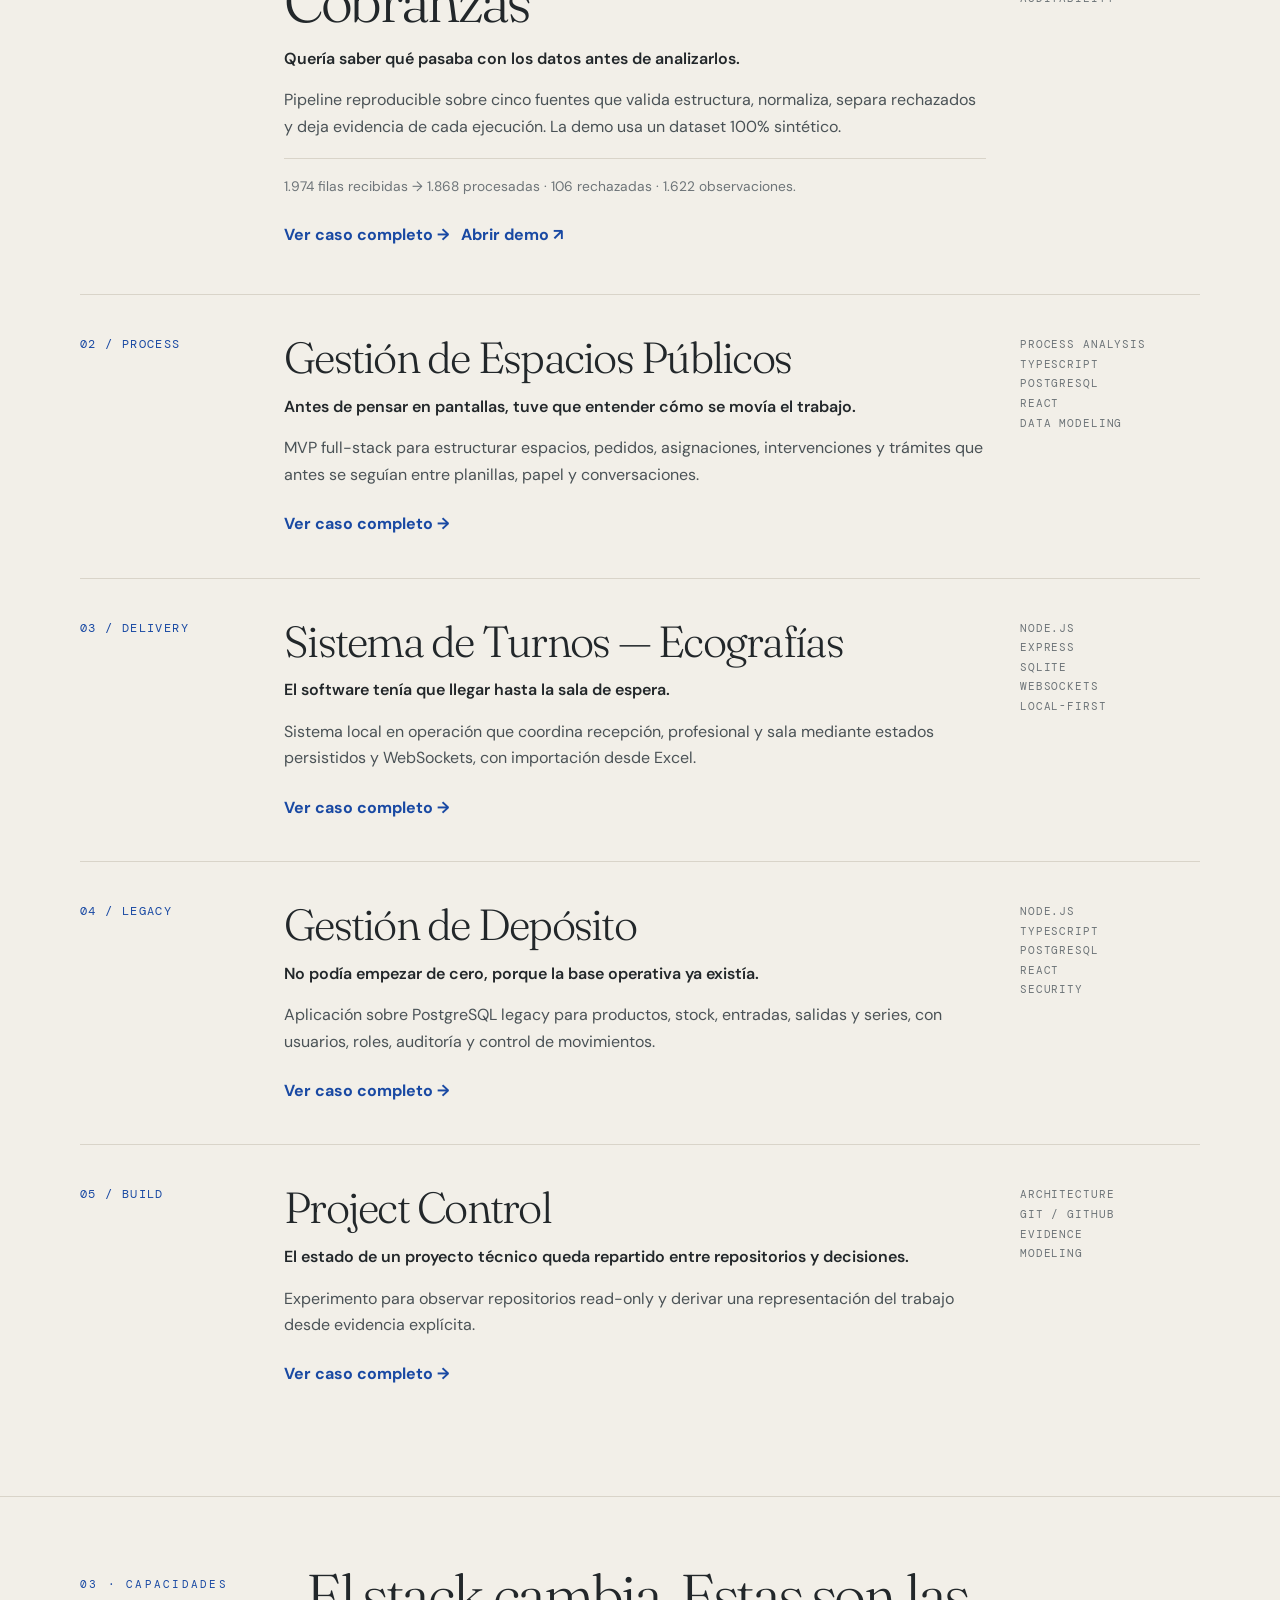
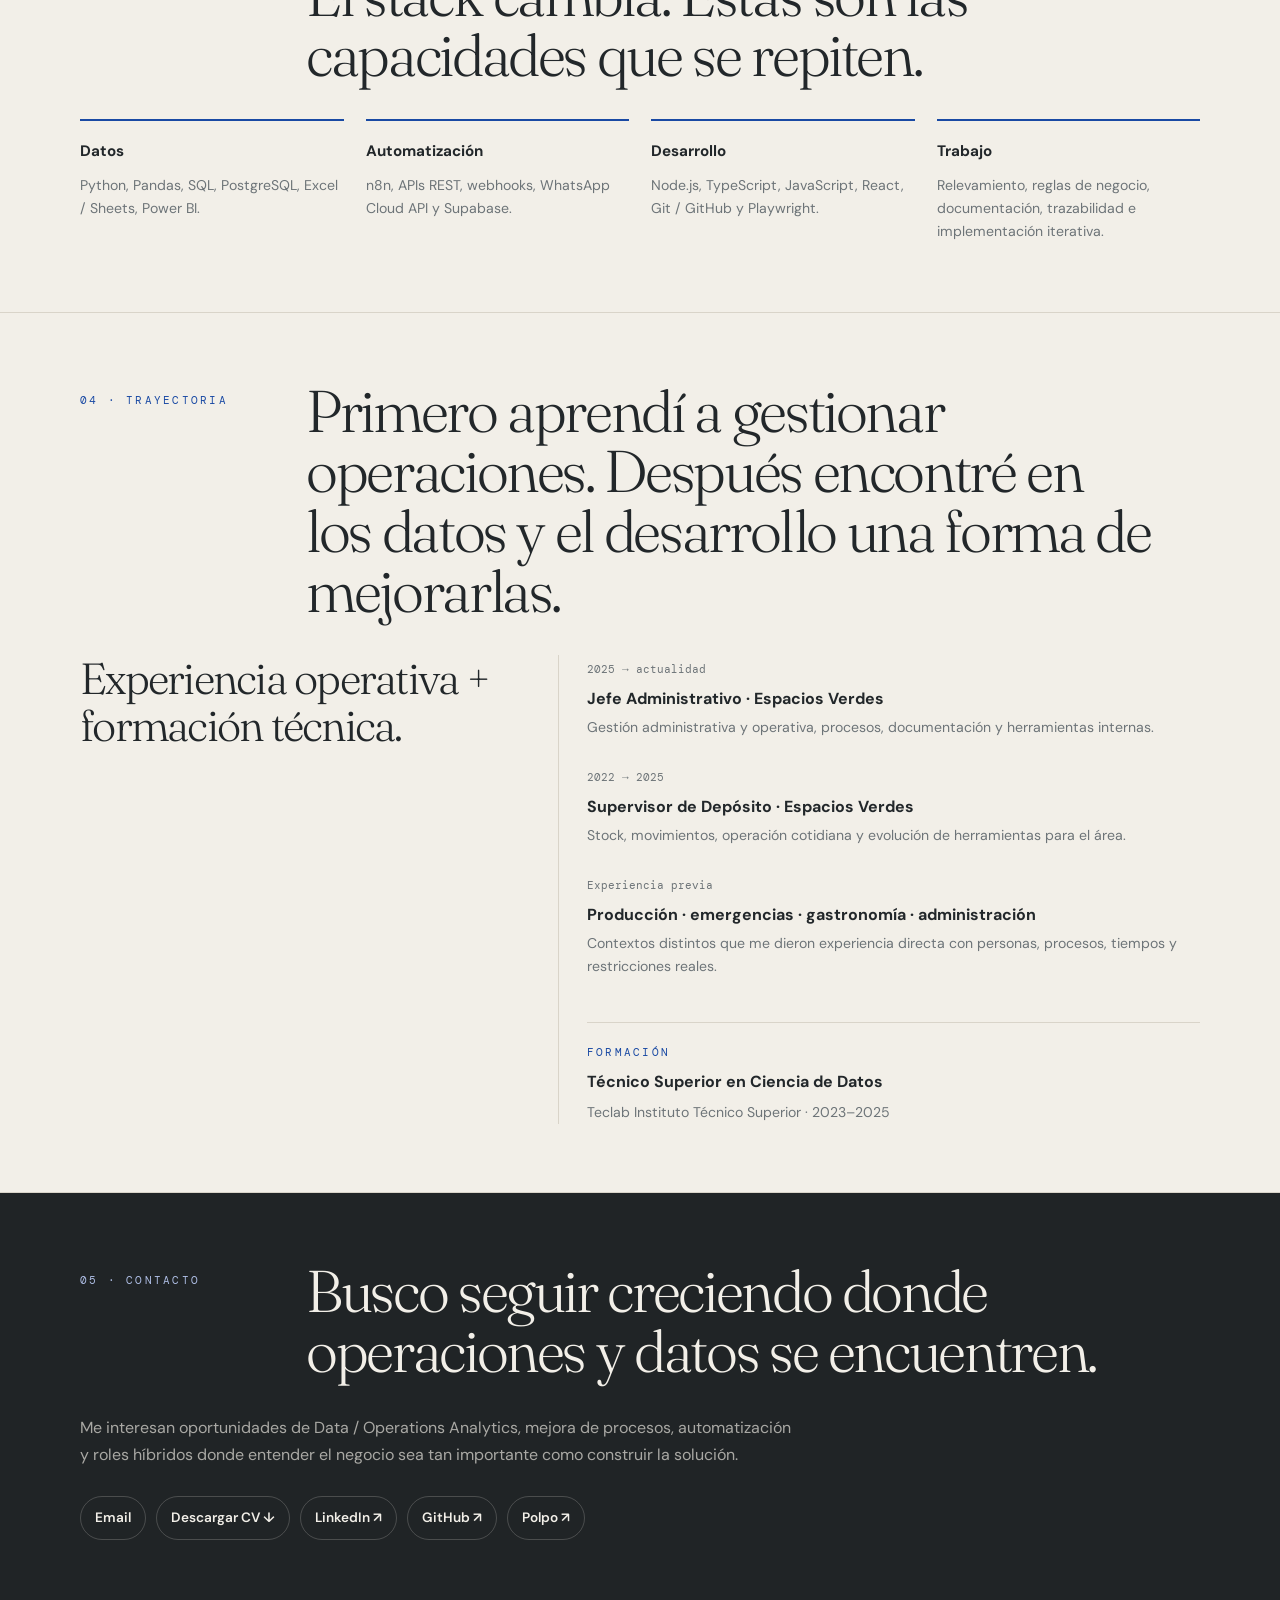
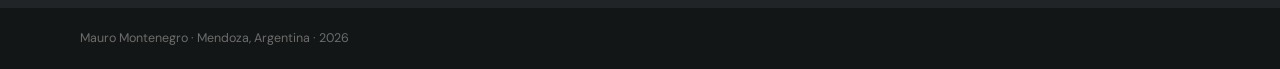
==== commit 0296feb6: "feat: agregar accesos al CV" ====
--- a/index.html
+++ b/index.html
@@ -53,6 +53,7 @@
       <p class="lead">Trabajo donde se cruzan procesos, datos y herramientas internas: información dispersa, tareas manuales, poca trazabilidad y decisiones que dependen demasiado del conocimiento de una persona.</p>
       <div class="actions">
         <a class="btn primary" href="#casos">Ver casos ↓</a>
+        <a class="btn" href="cv/CV_Mauro_Montenegro.pdf" download="CV_Mauro_Montenegro.pdf">Descargar CV ↓</a>
         <a class="btn" href="https://github.com/mauro-montenegro-data" target="_blank" rel="noreferrer">GitHub ↗</a>
         <a class="btn" href="https://linkedin.com/in/mauro-montenegro-data" target="_blank" rel="noreferrer">LinkedIn ↗</a>
       </div>
@@ -183,6 +184,7 @@
         <p>Me interesan oportunidades de Data / Operations Analytics, mejora de procesos, automatización y roles híbridos donde entender el negocio sea tan importante como construir la solución.</p>
         <div class="contact-links">
           <a href="mailto:maumontenegrom@gmail.com">Email</a>
+          <a href="cv/CV_Mauro_Montenegro.pdf" download="CV_Mauro_Montenegro.pdf">Descargar CV ↓</a>
           <a href="https://linkedin.com/in/mauro-montenegro-data" target="_blank" rel="noreferrer">LinkedIn ↗</a>
           <a href="https://github.com/mauro-montenegro-data" target="_blank" rel="noreferrer">GitHub ↗</a>
           <a href="https://polpo.ar" target="_blank" rel="noreferrer">Polpo ↗</a>
@@ -192,4 +194,4 @@
   </main>
   <footer><div class="wrap">Mauro Montenegro · Mendoza, Argentina · 2026</div></footer>
 </body>
-</html>
+</html>
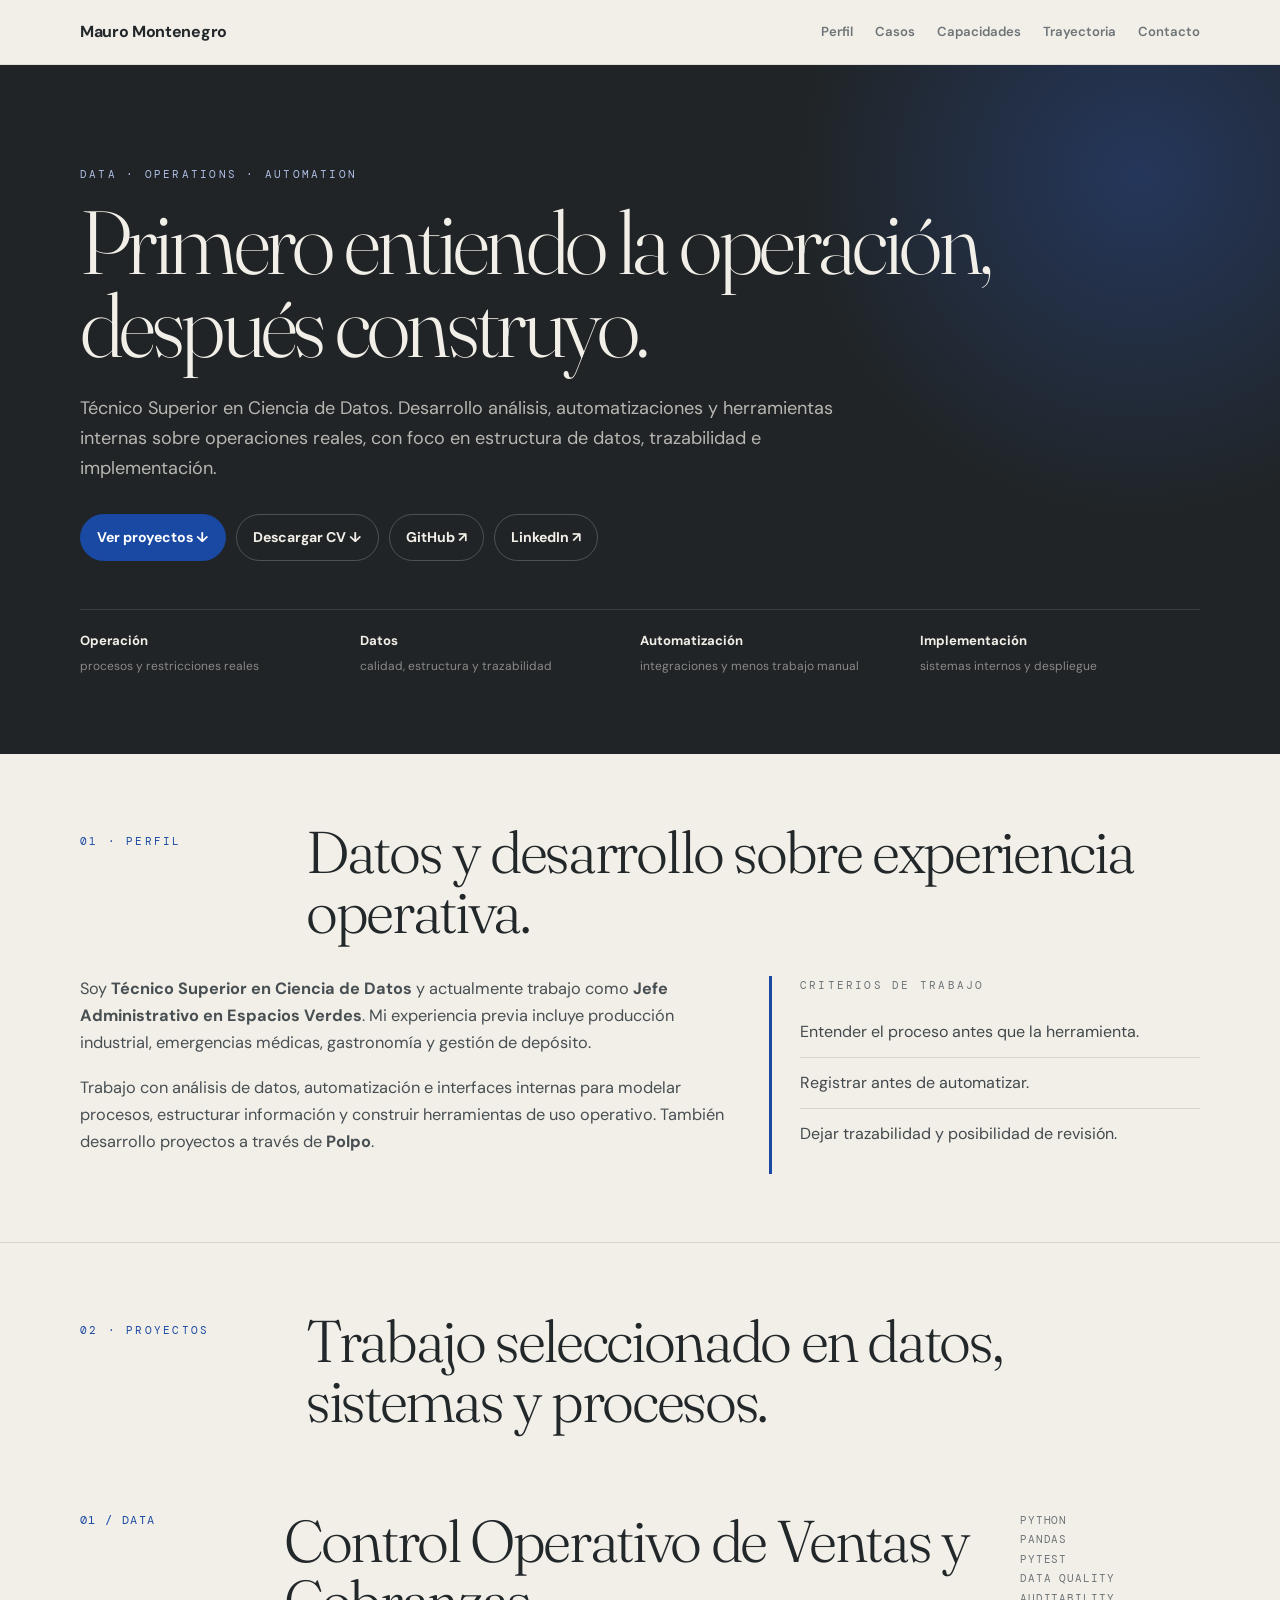
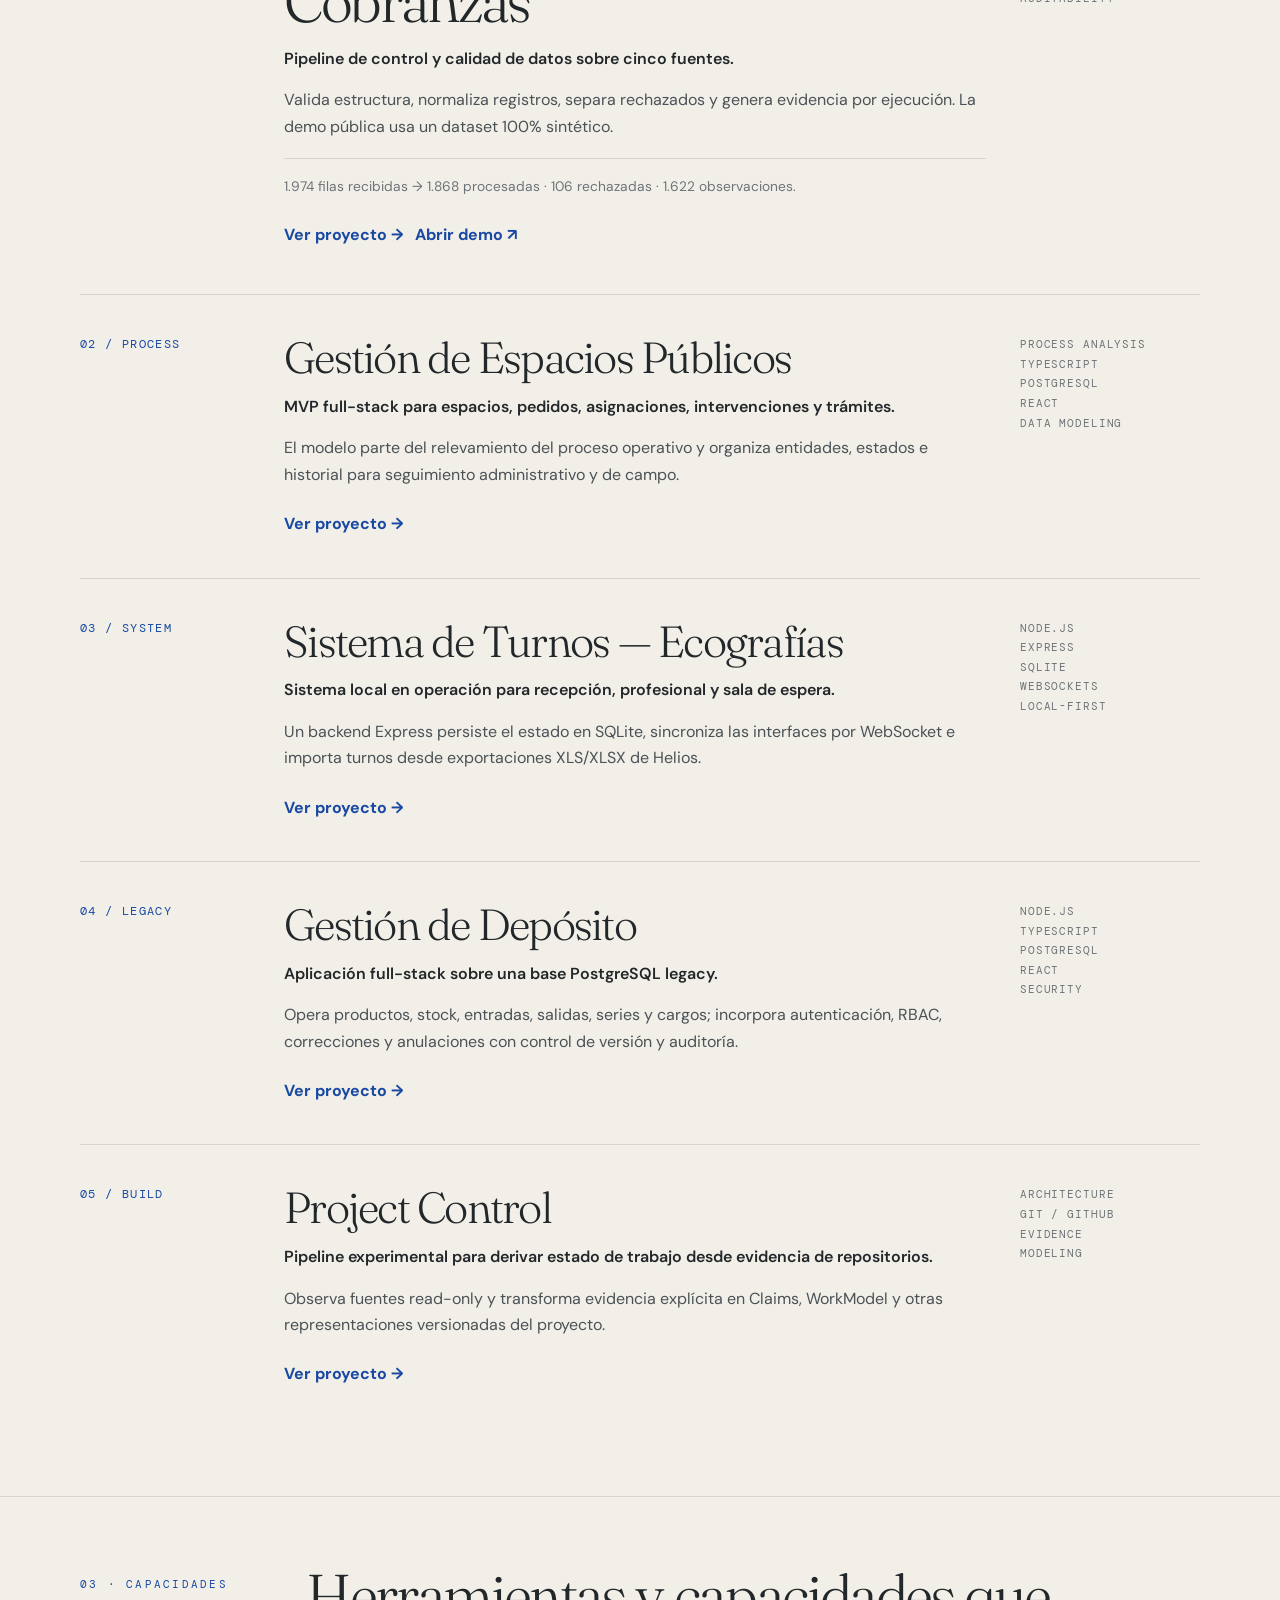
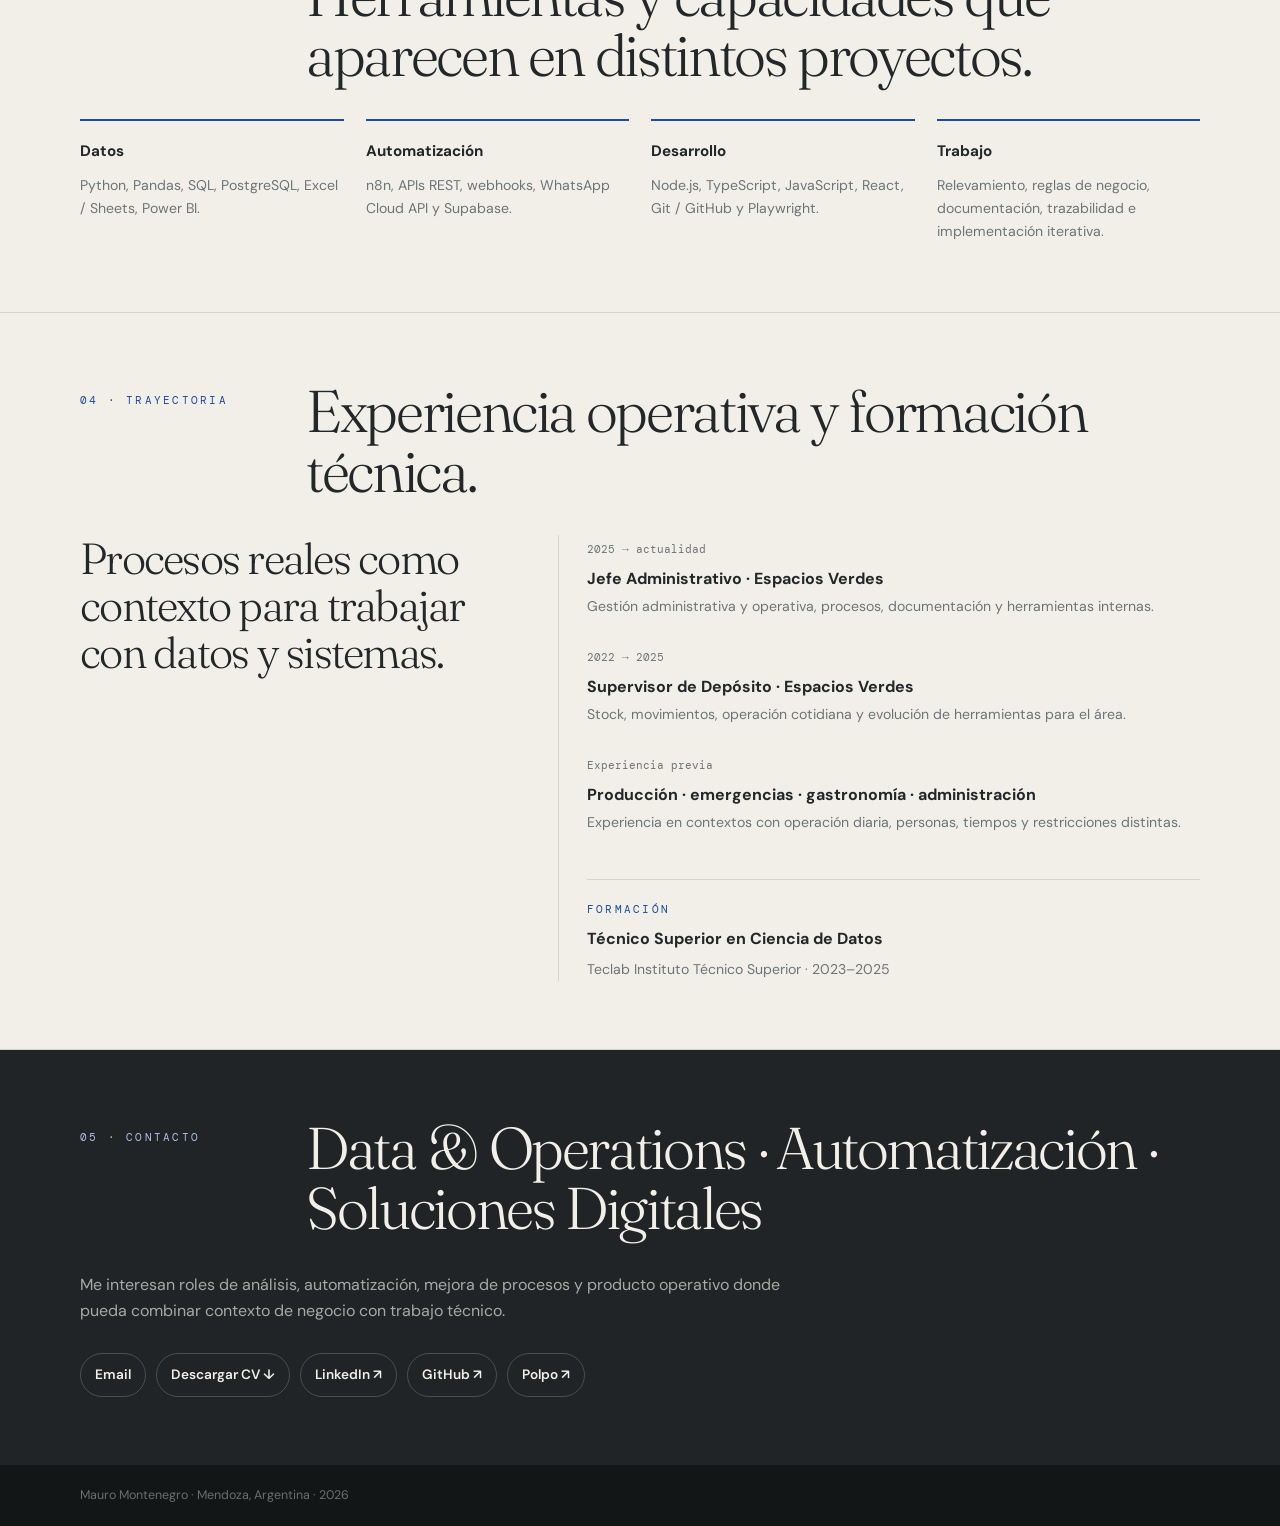
==== commit 4e3e4a8e: "refactor: limpiar narrativa comercial de la home" ====
--- a/index.html
+++ b/index.html
@@ -48,11 +48,11 @@
 
   <header class="hero" id="inicio">
     <div class="wrap">
-      <div class="eyebrow">Operations · Data · Automation</div>
+      <div class="eyebrow">Data · Operations · Automation</div>
       <h1>Primero entiendo la operación, después construyo.</h1>
-      <p class="lead">Trabajo donde se cruzan procesos, datos y herramientas internas: información dispersa, tareas manuales, poca trazabilidad y decisiones que dependen demasiado del conocimiento de una persona.</p>
+      <p class="lead">Técnico Superior en Ciencia de Datos. Desarrollo análisis, automatizaciones y herramientas internas sobre operaciones reales, con foco en estructura de datos, trazabilidad e implementación.</p>
       <div class="actions">
-        <a class="btn primary" href="#casos">Ver casos ↓</a>
+        <a class="btn primary" href="#casos">Ver proyectos ↓</a>
         <a class="btn" href="cv/CV_Mauro_Montenegro.pdf" download="CV_Mauro_Montenegro.pdf">Descargar CV ↓</a>
         <a class="btn" href="https://github.com/mauro-montenegro-data" target="_blank" rel="noreferrer">GitHub ↗</a>
         <a class="btn" href="https://linkedin.com/in/mauro-montenegro-data" target="_blank" rel="noreferrer">LinkedIn ↗</a>
@@ -61,7 +61,7 @@
         <div><b>Operación</b><span>procesos y restricciones reales</span></div>
         <div><b>Datos</b><span>calidad, estructura y trazabilidad</span></div>
         <div><b>Automatización</b><span>integraciones y menos trabajo manual</span></div>
-        <div><b>Implementación</b><span>herramientas que llegan al uso</span></div>
+        <div><b>Implementación</b><span>sistemas internos y despliegue</span></div>
       </div>
     </div>
   </header>
@@ -69,14 +69,14 @@
   <main>
     <section id="perfil">
       <div class="wrap">
-        <div class="section-head"><div class="kicker">01 · Perfil</div><h2 class="section-title">Mi recorrido empezó en la operación antes de llegar a los datos.</h2></div>
+        <div class="section-head"><div class="kicker">01 · Perfil</div><h2 class="section-title">Datos y desarrollo sobre experiencia operativa.</h2></div>
         <div class="profile-grid">
           <div class="intro">
-            <p>Soy <strong>Técnico Superior en Ciencia de Datos</strong> y actualmente trabajo como <strong>Jefe Administrativo en Espacios Verdes</strong>. Antes pasé por producción industrial, emergencias médicas, gastronomía y gestión de depósito.</p>
-            <p>Con el tiempo, <strong>los datos, la automatización y el desarrollo</strong> se convirtieron en mi forma de ordenar procesos, reducir tareas manuales y construir herramientas que puedan usarse y revisarse. También desarrollo proyectos a través de <strong>Polpo</strong>.</p>
+            <p>Soy <strong>Técnico Superior en Ciencia de Datos</strong> y actualmente trabajo como <strong>Jefe Administrativo en Espacios Verdes</strong>. Mi experiencia previa incluye producción industrial, emergencias médicas, gastronomía y gestión de depósito.</p>
+            <p>Trabajo con análisis de datos, automatización e interfaces internas para modelar procesos, estructurar información y construir herramientas de uso operativo. También desarrollo proyectos a través de <strong>Polpo</strong>.</p>
           </div>
           <aside class="principles">
-            <div class="tiny">Cómo suelo trabajar</div>
+            <div class="tiny">Criterios de trabajo</div>
             <ul>
               <li>Entender el proceso antes que la herramienta.</li>
               <li>Registrar antes de automatizar.</li>
@@ -89,16 +89,16 @@
 
     <section id="casos">
       <div class="wrap">
-        <div class="section-head"><div class="kicker">02 · Casos</div><h2 class="section-title">Proyectos que empiezan por un problema, no por un stack.</h2></div>
+        <div class="section-head"><div class="kicker">02 · Proyectos</div><h2 class="section-title">Trabajo seleccionado en datos, sistemas y procesos.</h2></div>
         <div class="cases">
           <article class="case featured">
             <div class="case-number">01 / DATA</div>
             <div>
               <h3 class="case-title">Control Operativo de Ventas y Cobranzas</h3>
-              <p class="problem">Quería saber qué pasaba con los datos antes de analizarlos.</p>
-              <p>Pipeline reproducible sobre cinco fuentes que valida estructura, normaliza, separa rechazados y deja evidencia de cada ejecución. La demo usa un dataset 100% sintético.</p>
+              <p class="problem">Pipeline de control y calidad de datos sobre cinco fuentes.</p>
+              <p>Valida estructura, normaliza registros, separa rechazados y genera evidencia por ejecución. La demo pública usa un dataset 100% sintético.</p>
               <div class="case-note">1.974 filas recibidas → 1.868 procesadas · 106 rechazadas · 1.622 observaciones.</div>
-              <a class="case-link" href="cases/ventas-cobranzas.html">Ver caso completo →</a>
+              <a class="case-link" href="cases/ventas-cobranzas.html">Ver proyecto →</a>
               &nbsp;&nbsp;<a class="case-link" href="https://polpo-control-demo.vercel.app/" target="_blank" rel="noreferrer">Abrir demo ↗</a>
             </div>
             <div class="case-meta">Python<br>Pandas<br>Pytest<br>Data quality<br>Auditability</div>
@@ -108,20 +108,20 @@
             <div class="case-number">02 / PROCESS</div>
             <div>
               <h3 class="case-title">Gestión de Espacios Públicos</h3>
-              <p class="problem">Antes de pensar en pantallas, tuve que entender cómo se movía el trabajo.</p>
-              <p>MVP full-stack para estructurar espacios, pedidos, asignaciones, intervenciones y trámites que antes se seguían entre planillas, papel y conversaciones.</p>
-              <a class="case-link" href="cases/espacios-publicos.html">Ver caso completo →</a>
+              <p class="problem">MVP full-stack para espacios, pedidos, asignaciones, intervenciones y trámites.</p>
+              <p>El modelo parte del relevamiento del proceso operativo y organiza entidades, estados e historial para seguimiento administrativo y de campo.</p>
+              <a class="case-link" href="cases/espacios-publicos.html">Ver proyecto →</a>
             </div>
             <div class="case-meta">Process analysis<br>TypeScript<br>PostgreSQL<br>React<br>Data modeling</div>
           </article>
 
           <article class="case">
-            <div class="case-number">03 / DELIVERY</div>
+            <div class="case-number">03 / SYSTEM</div>
             <div>
               <h3 class="case-title">Sistema de Turnos — Ecografías</h3>
-              <p class="problem">El software tenía que llegar hasta la sala de espera.</p>
-              <p>Sistema local en operación que coordina recepción, profesional y sala mediante estados persistidos y WebSockets, con importación desde Excel.</p>
-              <a class="case-link" href="cases/ecografias-turnos.html">Ver caso completo →</a>
+              <p class="problem">Sistema local en operación para recepción, profesional y sala de espera.</p>
+              <p>Un backend Express persiste el estado en SQLite, sincroniza las interfaces por WebSocket e importa turnos desde exportaciones XLS/XLSX de Helios.</p>
+              <a class="case-link" href="cases/ecografias-turnos.html">Ver proyecto →</a>
             </div>
             <div class="case-meta">Node.js<br>Express<br>SQLite<br>WebSockets<br>Local-first</div>
           </article>
@@ -130,9 +130,9 @@
             <div class="case-number">04 / LEGACY</div>
             <div>
               <h3 class="case-title">Gestión de Depósito</h3>
-              <p class="problem">No podía empezar de cero, porque la base operativa ya existía.</p>
-              <p>Aplicación sobre PostgreSQL legacy para productos, stock, entradas, salidas y series, con usuarios, roles, auditoría y control de movimientos.</p>
-              <a class="case-link" href="cases/deposito.html">Ver caso completo →</a>
+              <p class="problem">Aplicación full-stack sobre una base PostgreSQL legacy.</p>
+              <p>Opera productos, stock, entradas, salidas, series y cargos; incorpora autenticación, RBAC, correcciones y anulaciones con control de versión y auditoría.</p>
+              <a class="case-link" href="cases/deposito.html">Ver proyecto →</a>
             </div>
             <div class="case-meta">Node.js<br>TypeScript<br>PostgreSQL<br>React<br>Security</div>
           </article>
@@ -141,9 +141,9 @@
             <div class="case-number">05 / BUILD</div>
             <div>
               <h3 class="case-title">Project Control</h3>
-              <p class="problem">El estado de un proyecto técnico queda repartido entre repositorios y decisiones.</p>
-              <p>Experimento para observar repositorios read-only y derivar una representación del trabajo desde evidencia explícita.</p>
-              <a class="case-link" href="cases/project-control.html">Ver caso completo →</a>
+              <p class="problem">Pipeline experimental para derivar estado de trabajo desde evidencia de repositorios.</p>
+              <p>Observa fuentes read-only y transforma evidencia explícita en Claims, WorkModel y otras representaciones versionadas del proyecto.</p>
+              <a class="case-link" href="cases/project-control.html">Ver proyecto →</a>
             </div>
             <div class="case-meta">Architecture<br>Git / GitHub<br>Evidence<br>Modeling</div>
           </article>
@@ -153,7 +153,7 @@
 
     <section id="capacidades">
       <div class="wrap">
-        <div class="section-head"><div class="kicker">03 · Capacidades</div><h2 class="section-title">El stack cambia. Estas son las capacidades que se repiten.</h2></div>
+        <div class="section-head"><div class="kicker">03 · Capacidades</div><h2 class="section-title">Herramientas y capacidades que aparecen en distintos proyectos.</h2></div>
         <div class="capabilities">
           <div class="capability"><h3>Datos</h3><p>Python, Pandas, SQL, PostgreSQL, Excel / Sheets, Power BI.</p></div>
           <div class="capability"><h3>Automatización</h3><p>n8n, APIs REST, webhooks, WhatsApp Cloud API y Supabase.</p></div>
@@ -165,13 +165,13 @@
 
     <section id="trayectoria">
       <div class="wrap">
-        <div class="section-head"><div class="kicker">04 · Trayectoria</div><h2 class="section-title">Primero aprendí a gestionar operaciones. Después encontré en los datos y el desarrollo una forma de mejorarlas.</h2></div>
+        <div class="section-head"><div class="kicker">04 · Trayectoria</div><h2 class="section-title">Experiencia operativa y formación técnica.</h2></div>
         <div class="journey">
-          <p class="bigline">Experiencia operativa + formación técnica.</p>
+          <p class="bigline">Procesos reales como contexto para trabajar con datos y sistemas.</p>
           <div class="timeline">
             <div class="job"><time>2025 → actualidad</time><h3>Jefe Administrativo · Espacios Verdes</h3><p>Gestión administrativa y operativa, procesos, documentación y herramientas internas.</p></div>
             <div class="job"><time>2022 → 2025</time><h3>Supervisor de Depósito · Espacios Verdes</h3><p>Stock, movimientos, operación cotidiana y evolución de herramientas para el área.</p></div>
-            <div class="job"><time>Experiencia previa</time><h3>Producción · emergencias · gastronomía · administración</h3><p>Contextos distintos que me dieron experiencia directa con personas, procesos, tiempos y restricciones reales.</p></div>
+            <div class="job"><time>Experiencia previa</time><h3>Producción · emergencias · gastronomía · administración</h3><p>Experiencia en contextos con operación diaria, personas, tiempos y restricciones distintas.</p></div>
             <div class="education"><div class="tiny">Formación</div><h3>Técnico Superior en Ciencia de Datos</h3><p>Teclab Instituto Técnico Superior · 2023–2025</p></div>
           </div>
         </div>
@@ -180,8 +180,8 @@
 
     <section class="contact" id="contacto">
       <div class="wrap">
-        <div class="section-head"><div class="kicker">05 · Contacto</div><h2 class="section-title">Busco seguir creciendo donde operaciones y datos se encuentren.</h2></div>
-        <p>Me interesan oportunidades de Data / Operations Analytics, mejora de procesos, automatización y roles híbridos donde entender el negocio sea tan importante como construir la solución.</p>
+        <div class="section-head"><div class="kicker">05 · Contacto</div><h2 class="section-title">Data & Operations · Automatización · Soluciones Digitales</h2></div>
+        <p>Me interesan roles de análisis, automatización, mejora de procesos y producto operativo donde pueda combinar contexto de negocio con trabajo técnico.</p>
         <div class="contact-links">
           <a href="mailto:maumontenegrom@gmail.com">Email</a>
           <a href="cv/CV_Mauro_Montenegro.pdf" download="CV_Mauro_Montenegro.pdf">Descargar CV ↓</a>
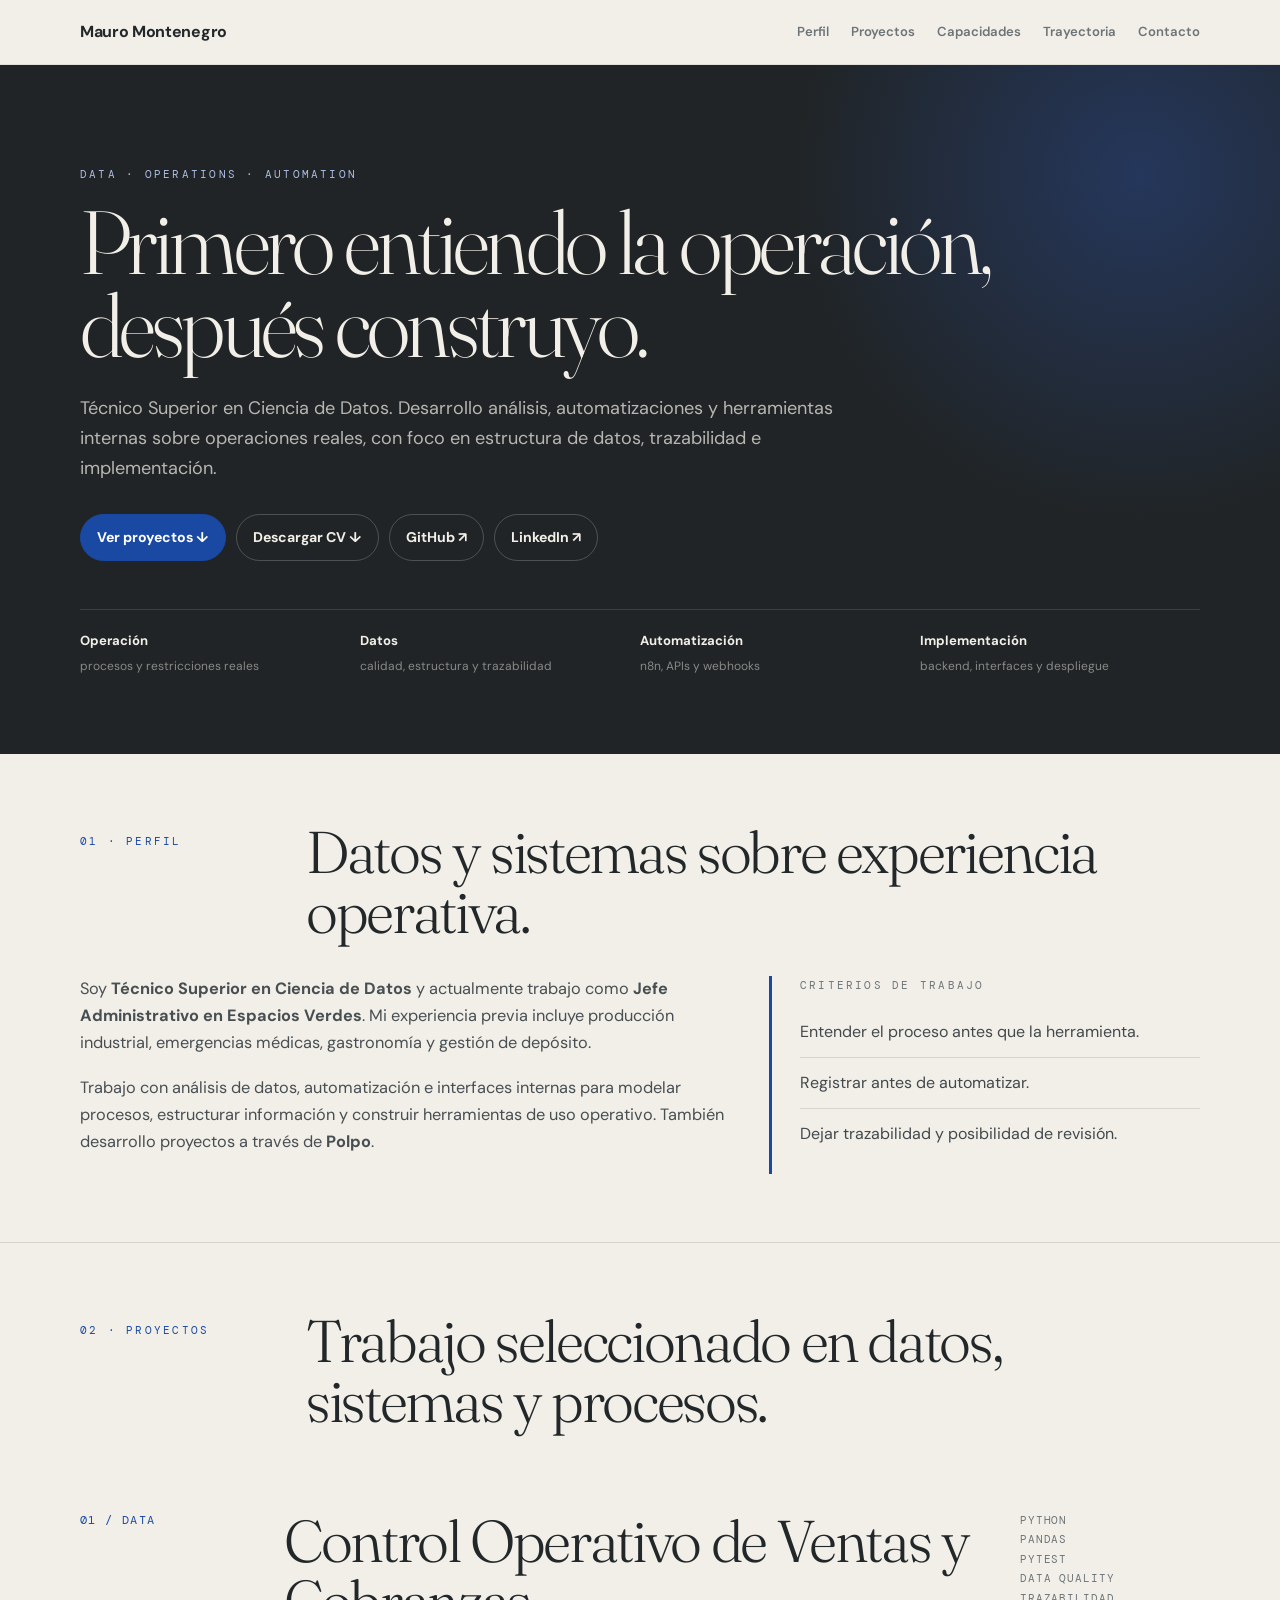
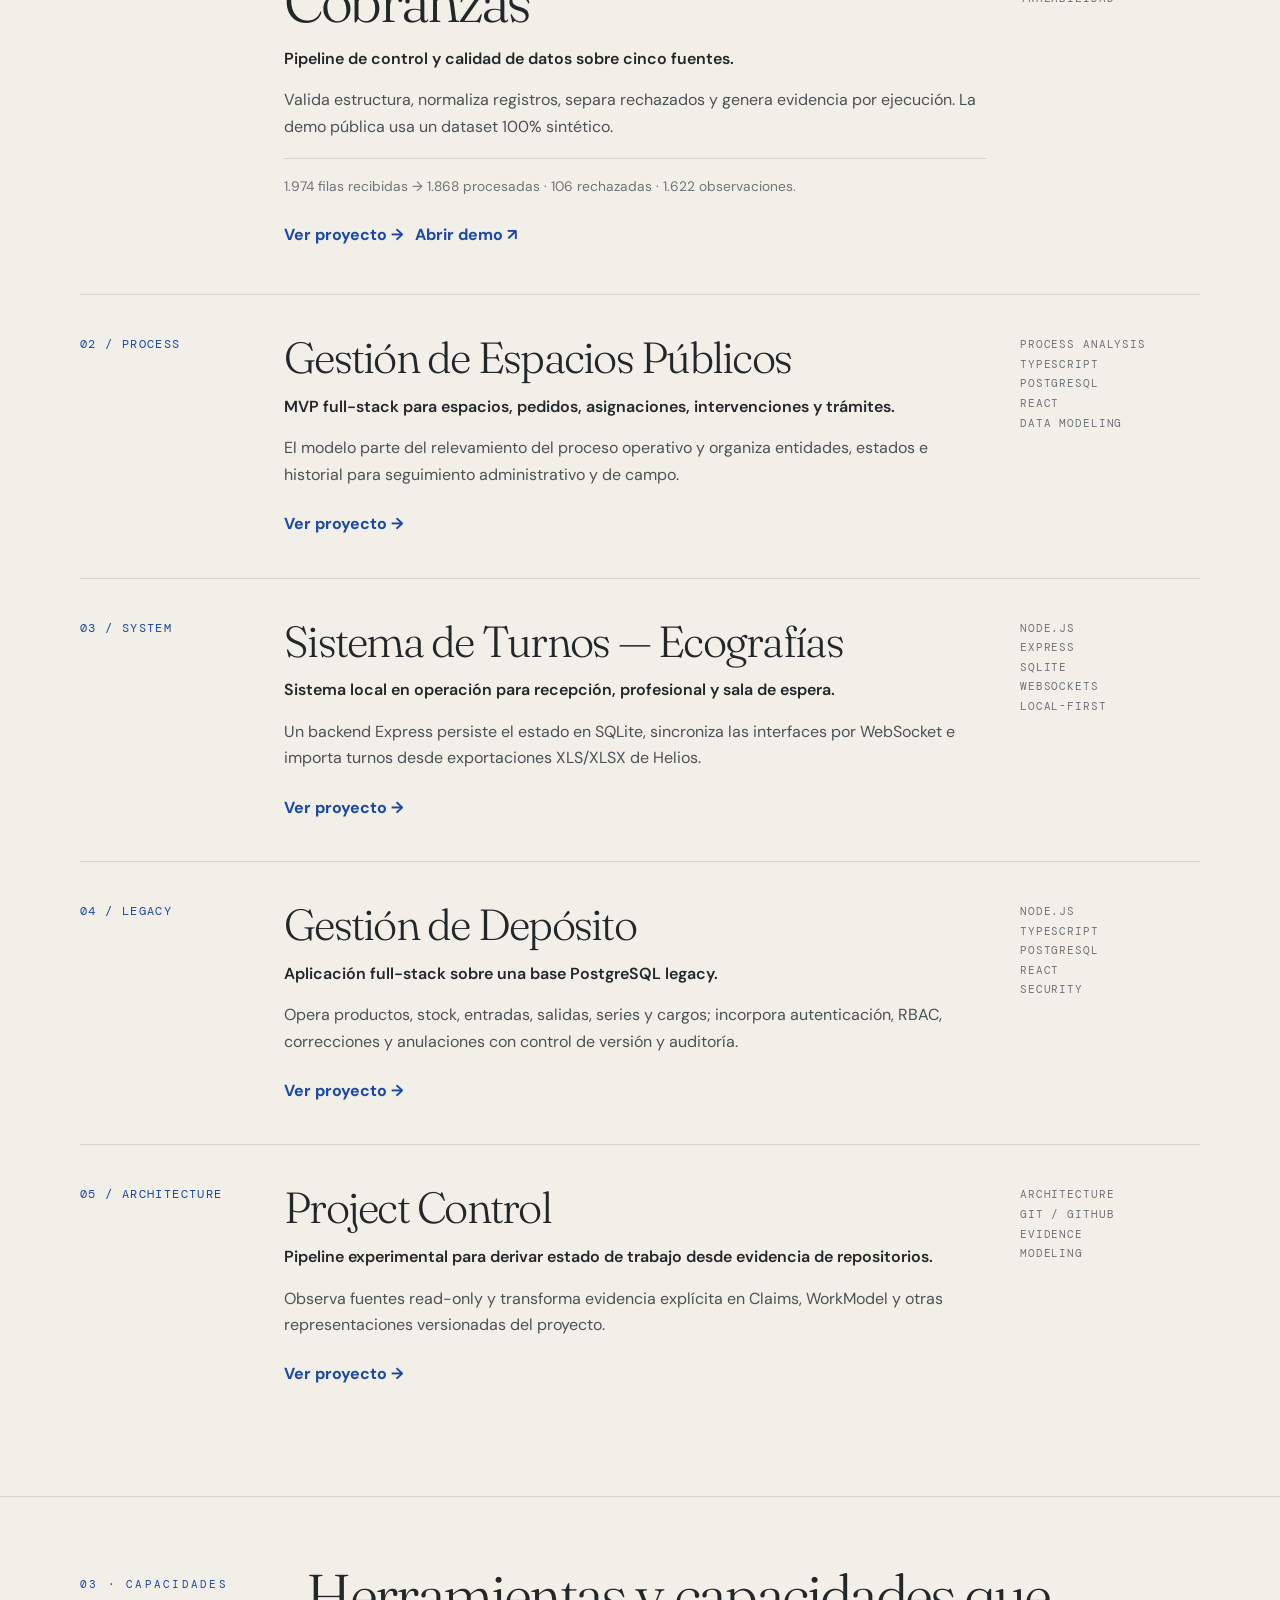
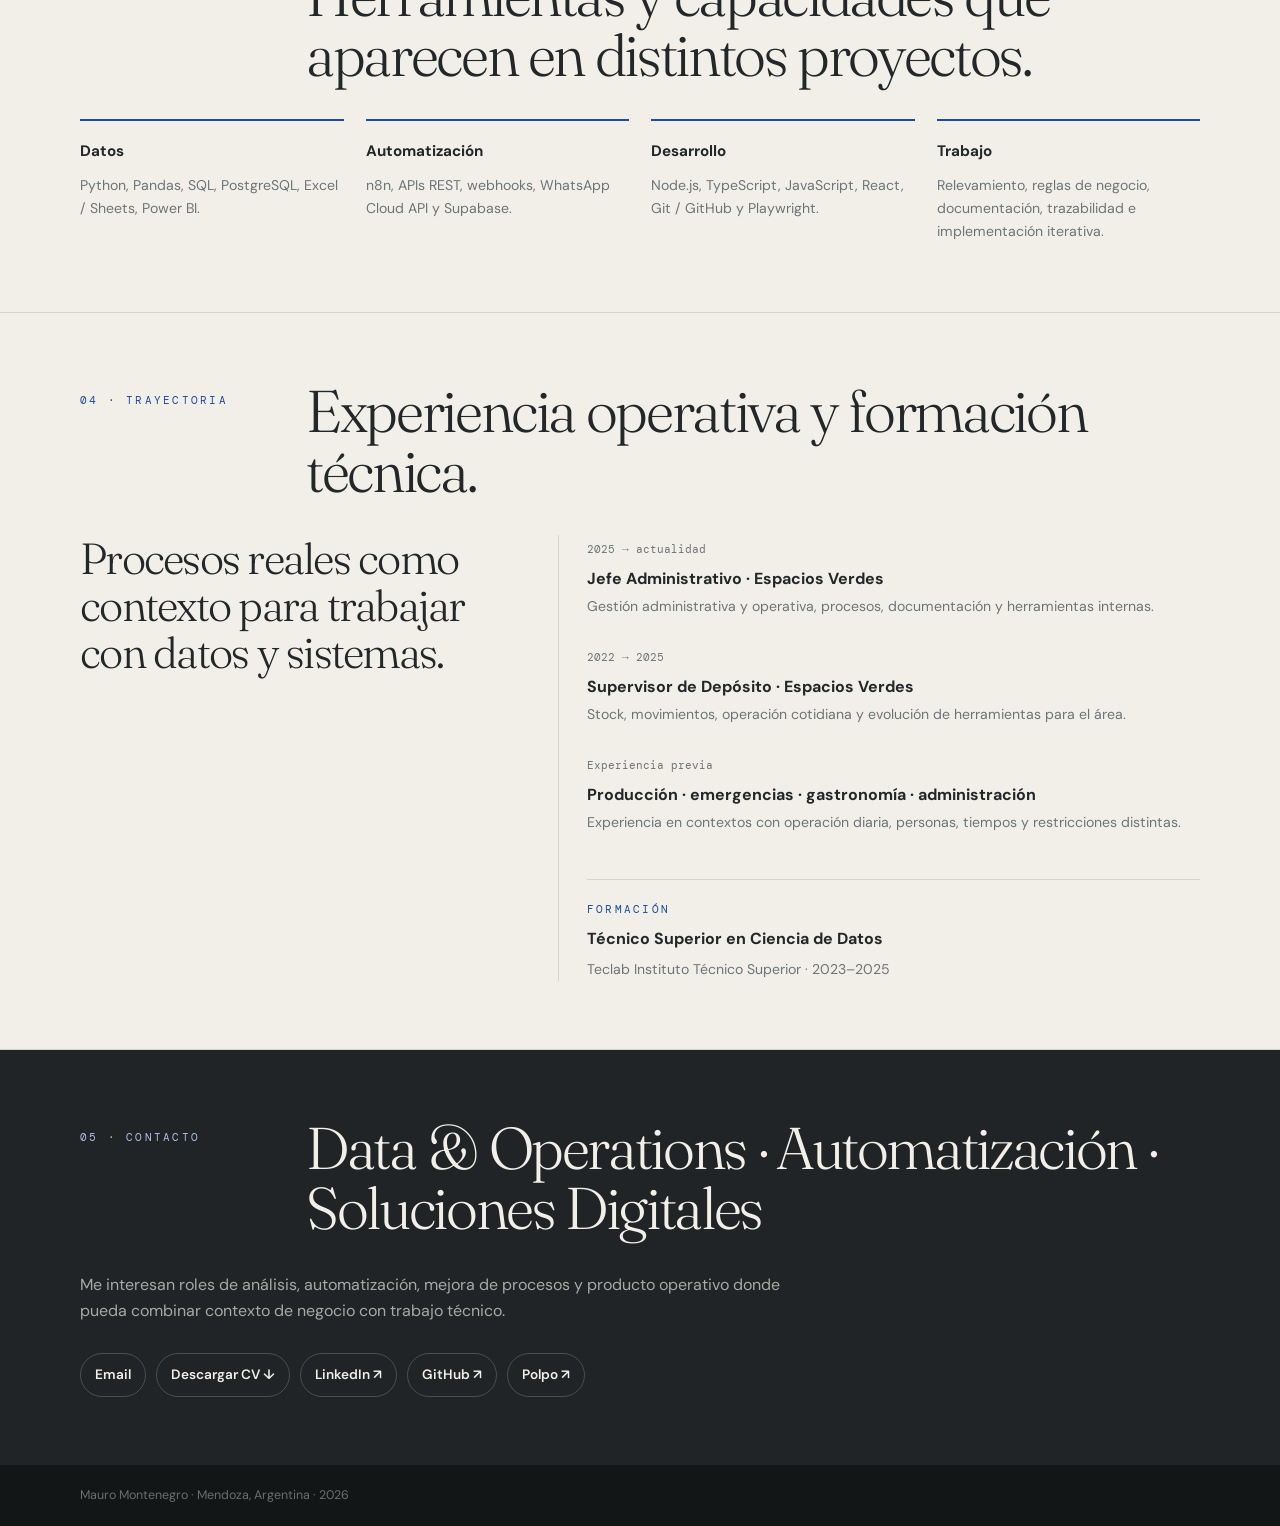
==== commit ae10b798: "polish: alinear home con enfoque técnico" ====
--- a/index.html
+++ b/index.html
@@ -3,23 +3,23 @@
 <head>
   <meta charset="utf-8">
   <meta name="viewport" content="width=device-width,initial-scale=1">
-  <meta name="description" content="Portfolio de Mauro Montenegro: operaciones, datos, automatización y mejora de procesos.">
+  <meta name="description" content="Portfolio de Mauro Montenegro: proyectos de datos, automatización, sistemas internos y análisis de procesos.">
   <link rel="canonical" href="https://mauro-montenegro-data.github.io/portfolio/">
   <meta property="og:type" content="website">
   <meta property="og:locale" content="es_AR">
-  <meta property="og:title" content="Mauro Montenegro — Operations & Data">
-  <meta property="og:description" content="Operaciones, datos, automatización y herramientas internas. Casos reales, demos sintéticas y trabajo orientado a procesos.">
+  <meta property="og:title" content="Mauro Montenegro — Data & Operations">
+  <meta property="og:description" content="Proyectos técnicos en datos, automatización, sistemas internos y análisis de procesos. Trabajo real y demos sintéticas.">
   <meta property="og:url" content="https://mauro-montenegro-data.github.io/portfolio/">
   <meta property="og:image" content="https://mauro-montenegro-data.github.io/portfolio/assets/social-preview.png">
   <meta property="og:image:width" content="1200">
   <meta property="og:image:height" content="630">
-  <meta property="og:image:alt" content="Portfolio de Mauro Montenegro — Operations & Data">
+  <meta property="og:image:alt" content="Portfolio de Mauro Montenegro — Data & Operations">
   <meta name="twitter:card" content="summary_large_image">
-  <meta name="twitter:title" content="Mauro Montenegro — Operations & Data">
-  <meta name="twitter:description" content="Operaciones, datos, automatización y herramientas internas.">
+  <meta name="twitter:title" content="Mauro Montenegro — Data & Operations">
+  <meta name="twitter:description" content="Datos, automatización, sistemas internos y análisis de procesos.">
   <meta name="twitter:image" content="https://mauro-montenegro-data.github.io/portfolio/assets/social-preview.png">
   <link rel="icon" href="assets/favicon.svg" type="image/svg+xml">
-  <title>Mauro Montenegro — Operations & Data</title>
+  <title>Mauro Montenegro — Data & Operations</title>
   <link rel="preconnect" href="https://fonts.googleapis.com">
   <link rel="preconnect" href="https://fonts.gstatic.com" crossorigin>
   <link href="https://fonts.googleapis.com/css2?family=DM+Mono:wght@400;500&family=DM+Sans:wght@400;500;600;700&family=Fraunces:opsz,wght@9..144,300;9..144,400&display=swap" rel="stylesheet">
@@ -42,7 +42,7 @@
   <nav>
     <div class="wrap nav">
       <a class="brand" href="#inicio">Mauro Montenegro</a>
-      <div class="links"><a href="#perfil">Perfil</a><a href="#casos">Casos</a><a href="#capacidades">Capacidades</a><a href="#trayectoria">Trayectoria</a><a href="#contacto">Contacto</a></div>
+      <div class="links"><a href="#perfil">Perfil</a><a href="#casos">Proyectos</a><a href="#capacidades">Capacidades</a><a href="#trayectoria">Trayectoria</a><a href="#contacto">Contacto</a></div>
     </div>
   </nav>
 
@@ -60,8 +60,8 @@
       <div class="hero-foot">
         <div><b>Operación</b><span>procesos y restricciones reales</span></div>
         <div><b>Datos</b><span>calidad, estructura y trazabilidad</span></div>
-        <div><b>Automatización</b><span>integraciones y menos trabajo manual</span></div>
-        <div><b>Implementación</b><span>sistemas internos y despliegue</span></div>
+        <div><b>Automatización</b><span>n8n, APIs y webhooks</span></div>
+        <div><b>Implementación</b><span>backend, interfaces y despliegue</span></div>
       </div>
     </div>
   </header>
@@ -69,7 +69,7 @@
   <main>
     <section id="perfil">
       <div class="wrap">
-        <div class="section-head"><div class="kicker">01 · Perfil</div><h2 class="section-title">Datos y desarrollo sobre experiencia operativa.</h2></div>
+        <div class="section-head"><div class="kicker">01 · Perfil</div><h2 class="section-title">Datos y sistemas sobre experiencia operativa.</h2></div>
         <div class="profile-grid">
           <div class="intro">
             <p>Soy <strong>Técnico Superior en Ciencia de Datos</strong> y actualmente trabajo como <strong>Jefe Administrativo en Espacios Verdes</strong>. Mi experiencia previa incluye producción industrial, emergencias médicas, gastronomía y gestión de depósito.</p>
@@ -101,7 +101,7 @@
               <a class="case-link" href="cases/ventas-cobranzas.html">Ver proyecto →</a>
               &nbsp;&nbsp;<a class="case-link" href="https://polpo-control-demo.vercel.app/" target="_blank" rel="noreferrer">Abrir demo ↗</a>
             </div>
-            <div class="case-meta">Python<br>Pandas<br>Pytest<br>Data quality<br>Auditability</div>
+            <div class="case-meta">Python<br>Pandas<br>Pytest<br>Data quality<br>Trazabilidad</div>
           </article>
 
           <article class="case">
@@ -138,7 +138,7 @@
           </article>
 
           <article class="case">
-            <div class="case-number">05 / BUILD</div>
+            <div class="case-number">05 / ARCHITECTURE</div>
             <div>
               <h3 class="case-title">Project Control</h3>
               <p class="problem">Pipeline experimental para derivar estado de trabajo desde evidencia de repositorios.</p>
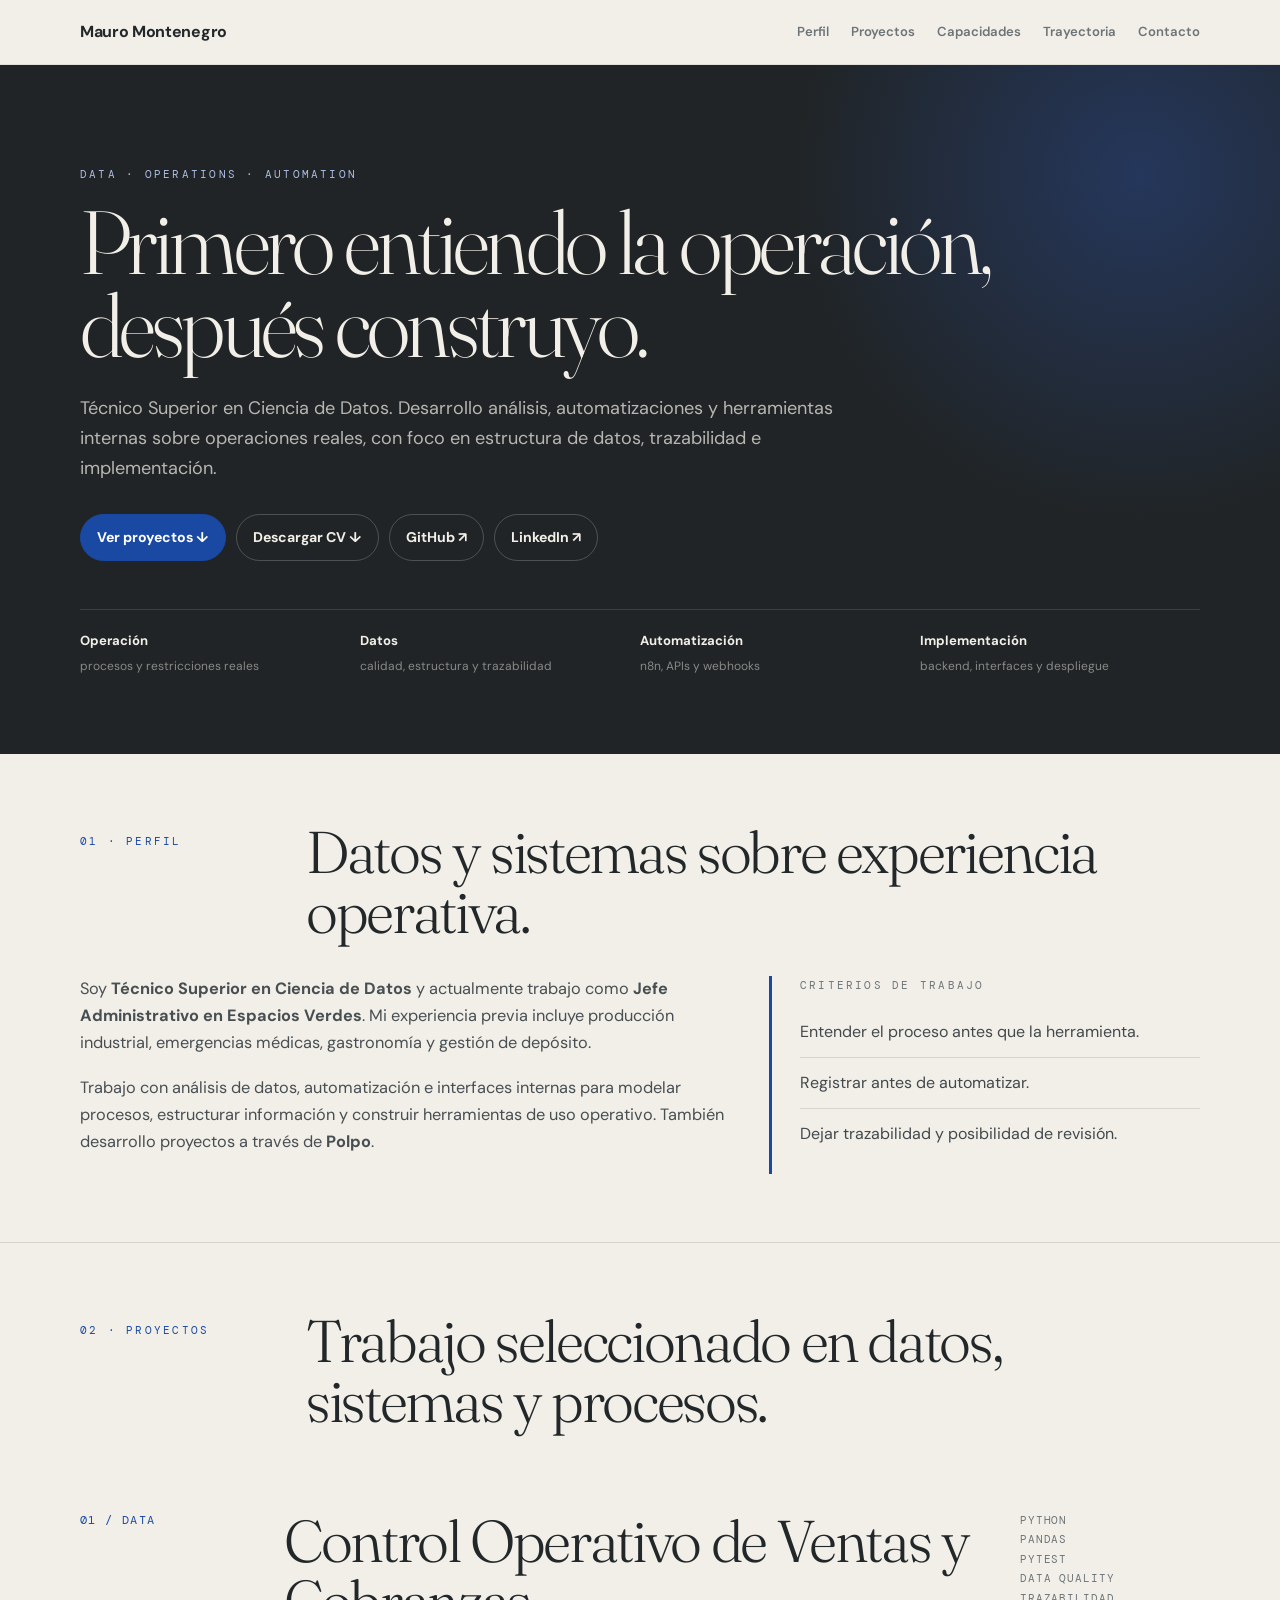
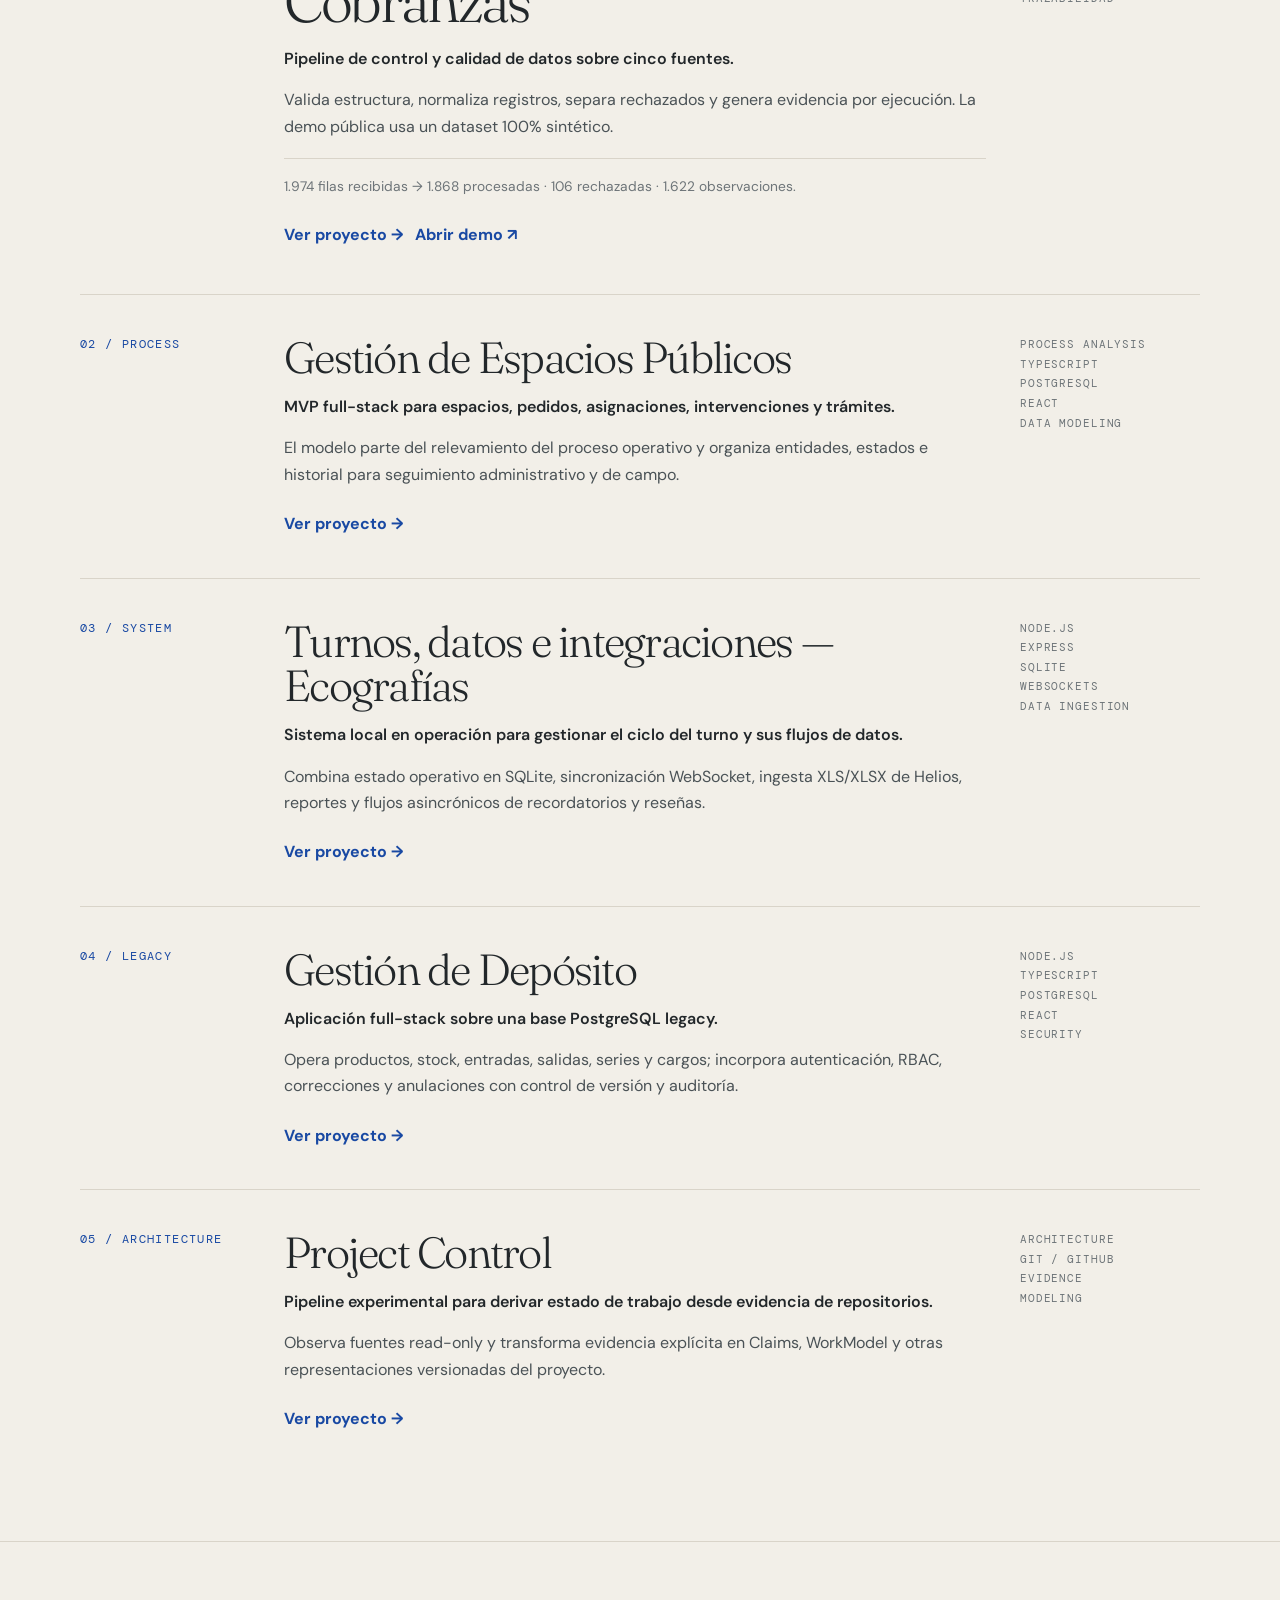
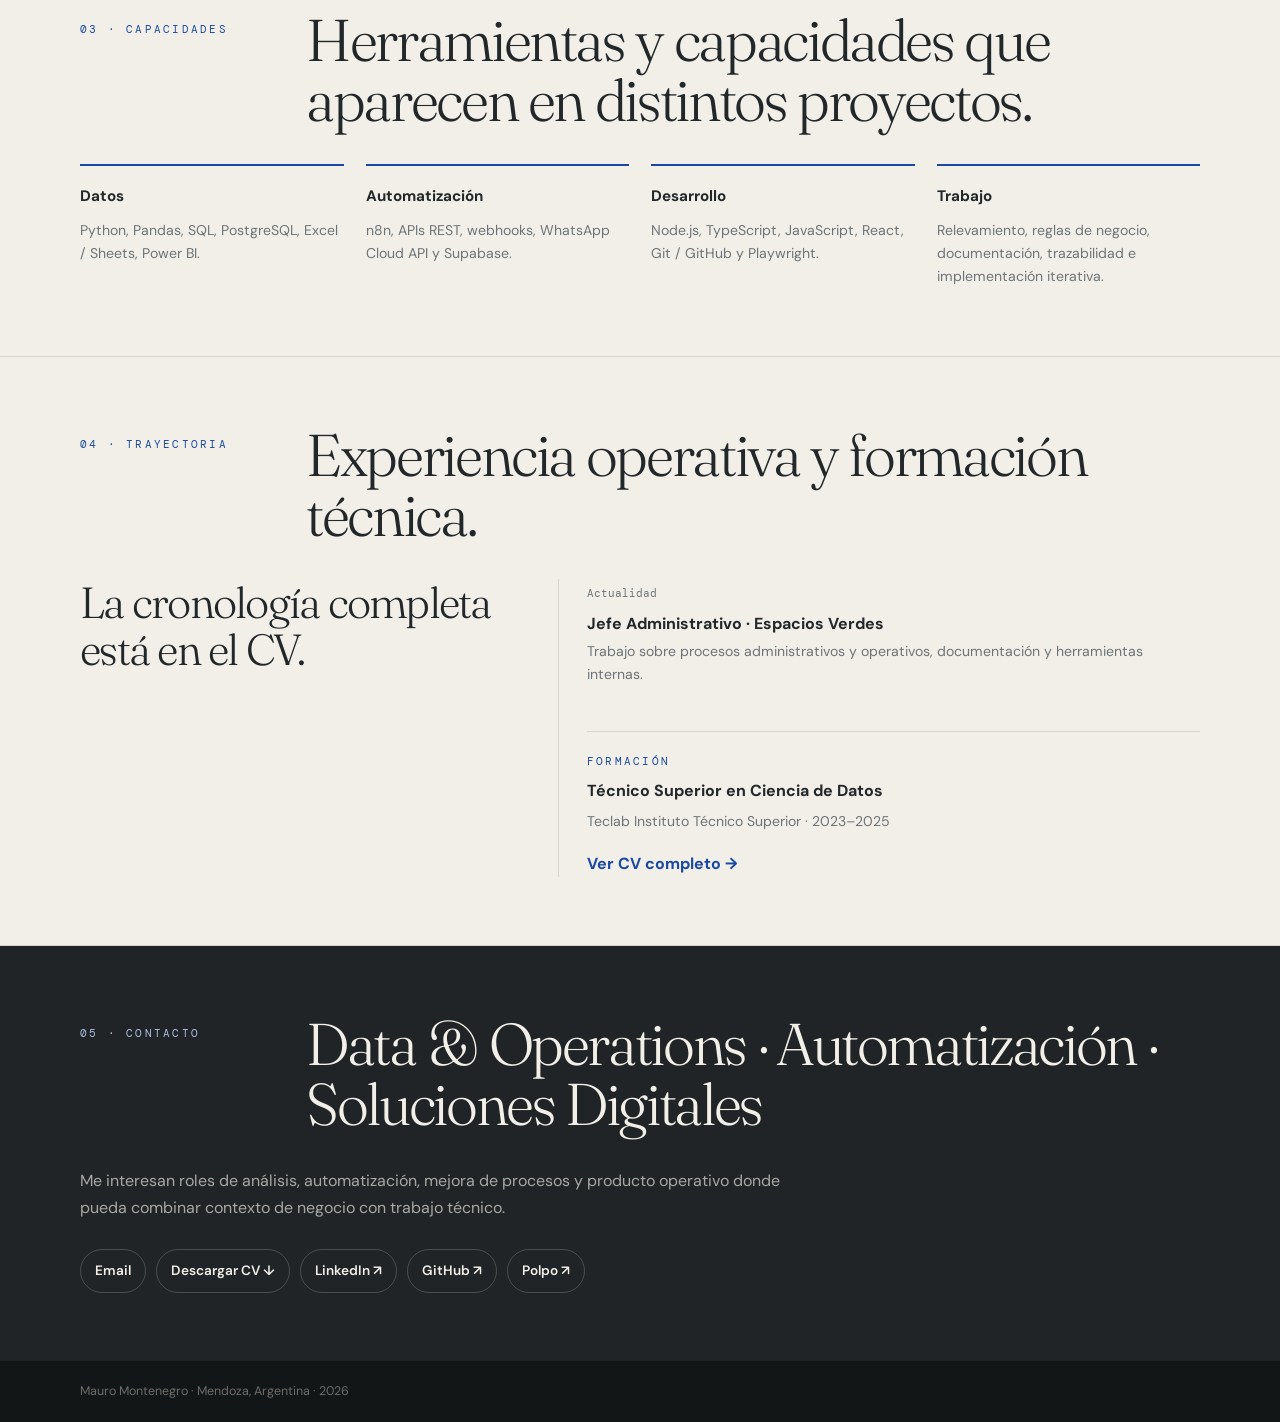
==== commit 800408af: "edit: reducir trayectoria y ampliar alcance de Ecografías en Home" ====
--- a/index.html
+++ b/index.html
@@ -31,11 +31,11 @@
     section{padding:68px 0;border-bottom:1px solid var(--line)}.section-head{display:grid;grid-template-columns:180px 1fr;gap:46px;margin-bottom:34px}.kicker{color:var(--cobalt);padding-top:10px}.section-title{font-size:clamp(2.2rem,4.6vw,4.4rem);line-height:1.02;margin:0;max-width:850px}.intro{max-width:780px;color:#474f53;font-size:1.02rem}.intro p{margin:0 0 18px}.profile-grid{display:grid;grid-template-columns:1.2fr .8fr;gap:42px}.principles{border-left:3px solid var(--cobalt);padding-left:28px}.principles .tiny{color:var(--muted);margin-bottom:12px}.principles ul{list-style:none;padding:0;margin:0}.principles li{padding:12px 0;border-bottom:1px solid var(--line);color:#42494d}.principles li:last-child{border-bottom:0}
     .cases{display:grid;gap:0}.case{display:grid;grid-template-columns:170px 1fr 180px;gap:34px;padding:40px 0;border-top:1px solid var(--line);align-items:start}.case:first-child{border-top:0}.case-number{font-family:"DM Mono",monospace;font-size:.72rem;color:var(--cobalt);letter-spacing:.12em}.case-title{font-size:clamp(2rem,3.4vw,3.3rem);line-height:1.03;margin:0 0 14px}.case p{margin:0 0 15px;color:#4a5256;max-width:720px}.case .problem{color:var(--ink);font-weight:600}.case-meta{font-family:"DM Mono",monospace;font-size:.68rem;color:var(--muted);text-transform:uppercase;letter-spacing:.08em;line-height:1.8}.case-link{display:inline-block;margin-top:8px;color:var(--cobalt);font-weight:700;text-decoration:none}.case-link:hover{text-decoration:underline}.case.featured{padding:46px 0}.case.featured .case-title{font-size:clamp(2.4rem,4.6vw,4.5rem)}.case-note{margin-top:18px;padding:16px 0;border-top:1px solid var(--line);font-size:.86rem;color:var(--muted)}
     .capabilities{display:grid;grid-template-columns:repeat(4,1fr);gap:22px}.capability{padding-top:18px;border-top:2px solid var(--cobalt)}.capability h3{margin:0 0 10px;font-size:.95rem}.capability p{margin:0;color:var(--muted);font-size:.88rem}.stackline{margin-top:36px;padding-top:22px;border-top:1px solid var(--line);font-family:"DM Mono",monospace;color:var(--muted);font-size:.73rem;line-height:2}
-    .journey{display:grid;grid-template-columns:.8fr 1.2fr;gap:50px}.bigline{font-size:clamp(1.9rem,3.4vw,3.2rem);line-height:1.08;margin:0}.timeline{border-left:1px solid var(--line);padding-left:28px}.job{padding:0 0 24px}.job:last-child{padding-bottom:0}.job time{font-family:"DM Mono",monospace;font-size:.7rem;color:var(--muted)}.job h3{margin:5px 0 3px;font-size:1rem}.job p{margin:0;color:var(--muted);font-size:.88rem}.education{margin-top:20px;padding-top:20px;border-top:1px solid var(--line)}.education .tiny{color:var(--cobalt);margin-bottom:8px}.education h3{margin:0 0 5px;font-size:1rem}.education p{margin:0;color:var(--muted);font-size:.88rem}
+    .journey{display:grid;grid-template-columns:.8fr 1.2fr;gap:50px}.bigline{font-size:clamp(1.9rem,3.4vw,3.2rem);line-height:1.08;margin:0}.timeline{border-left:1px solid var(--line);padding-left:28px}.job{padding:0 0 24px}.job time{font-family:"DM Mono",monospace;font-size:.7rem;color:var(--muted)}.job h3{margin:5px 0 3px;font-size:1rem}.job p{margin:0;color:var(--muted);font-size:.88rem}.education{margin-top:20px;padding-top:20px;border-top:1px solid var(--line)}.education .tiny{color:var(--cobalt);margin-bottom:8px}.education h3{margin:0 0 5px;font-size:1rem}.education p{margin:0;color:var(--muted);font-size:.88rem}.timeline .case-link{margin-top:18px}
     .contact{background:var(--graphite);color:var(--ivory);border-bottom:0}.contact .kicker{color:#aebee5}.contact .section-title{max-width:900px}.contact p{max-width:720px;color:rgba(242,239,232,.65)}.contact-links{display:flex;gap:10px;flex-wrap:wrap;margin-top:28px}.contact-links a{padding:10px 14px;border:1px solid rgba(242,239,232,.2);border-radius:999px;text-decoration:none;font-weight:600;font-size:.85rem}
     footer{background:#131617;color:rgba(242,239,232,.4);padding:20px 0;font-size:.78rem}
     @media(max-width:850px){.links{display:none}.hero-foot{grid-template-columns:1fr 1fr}.section-head,.profile-grid,.journey{grid-template-columns:1fr;gap:20px}.case{grid-template-columns:70px 1fr}.case-meta{grid-column:2}.capabilities{grid-template-columns:1fr 1fr}}
-    @media(max-width:540px){.wrap{width:calc(100% - 28px)}.hero{padding:78px 0 58px}.hero h1{font-size:clamp(2.8rem,14vw,4.2rem)}.hero-foot,.capabilities{grid-template-columns:1fr}.case{grid-template-columns:1fr;gap:10px}.case-meta{grid-column:auto}.case-number{margin-bottom:4px}section{padding:54px 0}}
+    @media(max-width:540px){.wrap{width:calc(100% - 28px)}.hero{padding:78px 0 58px}.hero h1{font-size:clamp(2.8rem,14vw,4.2rem)}.hero-foot,.capabilities{grid-template-columns:1fr}.case{grid-template-columns:1fr;gap:10px}.case-meta{grid-column:auto}.case-number{margin-bottom:4px}section{padding:54px 0}.timeline{padding-left:18px}}
   </style>
 </head>
 <body>
@@ -118,12 +118,12 @@
           <article class="case">
             <div class="case-number">03 / SYSTEM</div>
             <div>
-              <h3 class="case-title">Sistema de Turnos — Ecografías</h3>
-              <p class="problem">Sistema local en operación para recepción, profesional y sala de espera.</p>
-              <p>Un backend Express persiste el estado en SQLite, sincroniza las interfaces por WebSocket e importa turnos desde exportaciones XLS/XLSX de Helios.</p>
+              <h3 class="case-title">Turnos, datos e integraciones — Ecografías</h3>
+              <p class="problem">Sistema local en operación para gestionar el ciclo del turno y sus flujos de datos.</p>
+              <p>Combina estado operativo en SQLite, sincronización WebSocket, ingesta XLS/XLSX de Helios, reportes y flujos asincrónicos de recordatorios y reseñas.</p>
               <a class="case-link" href="cases/ecografias-turnos.html">Ver proyecto →</a>
             </div>
-            <div class="case-meta">Node.js<br>Express<br>SQLite<br>WebSockets<br>Local-first</div>
+            <div class="case-meta">Node.js<br>Express<br>SQLite<br>WebSockets<br>Data ingestion</div>
           </article>
 
           <article class="case">
@@ -167,12 +167,11 @@
       <div class="wrap">
         <div class="section-head"><div class="kicker">04 · Trayectoria</div><h2 class="section-title">Experiencia operativa y formación técnica.</h2></div>
         <div class="journey">
-          <p class="bigline">Procesos reales como contexto para trabajar con datos y sistemas.</p>
+          <p class="bigline">La cronología completa está en el CV.</p>
           <div class="timeline">
-            <div class="job"><time>2025 → actualidad</time><h3>Jefe Administrativo · Espacios Verdes</h3><p>Gestión administrativa y operativa, procesos, documentación y herramientas internas.</p></div>
-            <div class="job"><time>2022 → 2025</time><h3>Supervisor de Depósito · Espacios Verdes</h3><p>Stock, movimientos, operación cotidiana y evolución de herramientas para el área.</p></div>
-            <div class="job"><time>Experiencia previa</time><h3>Producción · emergencias · gastronomía · administración</h3><p>Experiencia en contextos con operación diaria, personas, tiempos y restricciones distintas.</p></div>
+            <div class="job"><time>Actualidad</time><h3>Jefe Administrativo · Espacios Verdes</h3><p>Trabajo sobre procesos administrativos y operativos, documentación y herramientas internas.</p></div>
             <div class="education"><div class="tiny">Formación</div><h3>Técnico Superior en Ciencia de Datos</h3><p>Teclab Instituto Técnico Superior · 2023–2025</p></div>
+            <a class="case-link" href="cv/CV_Mauro_Montenegro.pdf">Ver CV completo →</a>
           </div>
         </div>
       </div>
